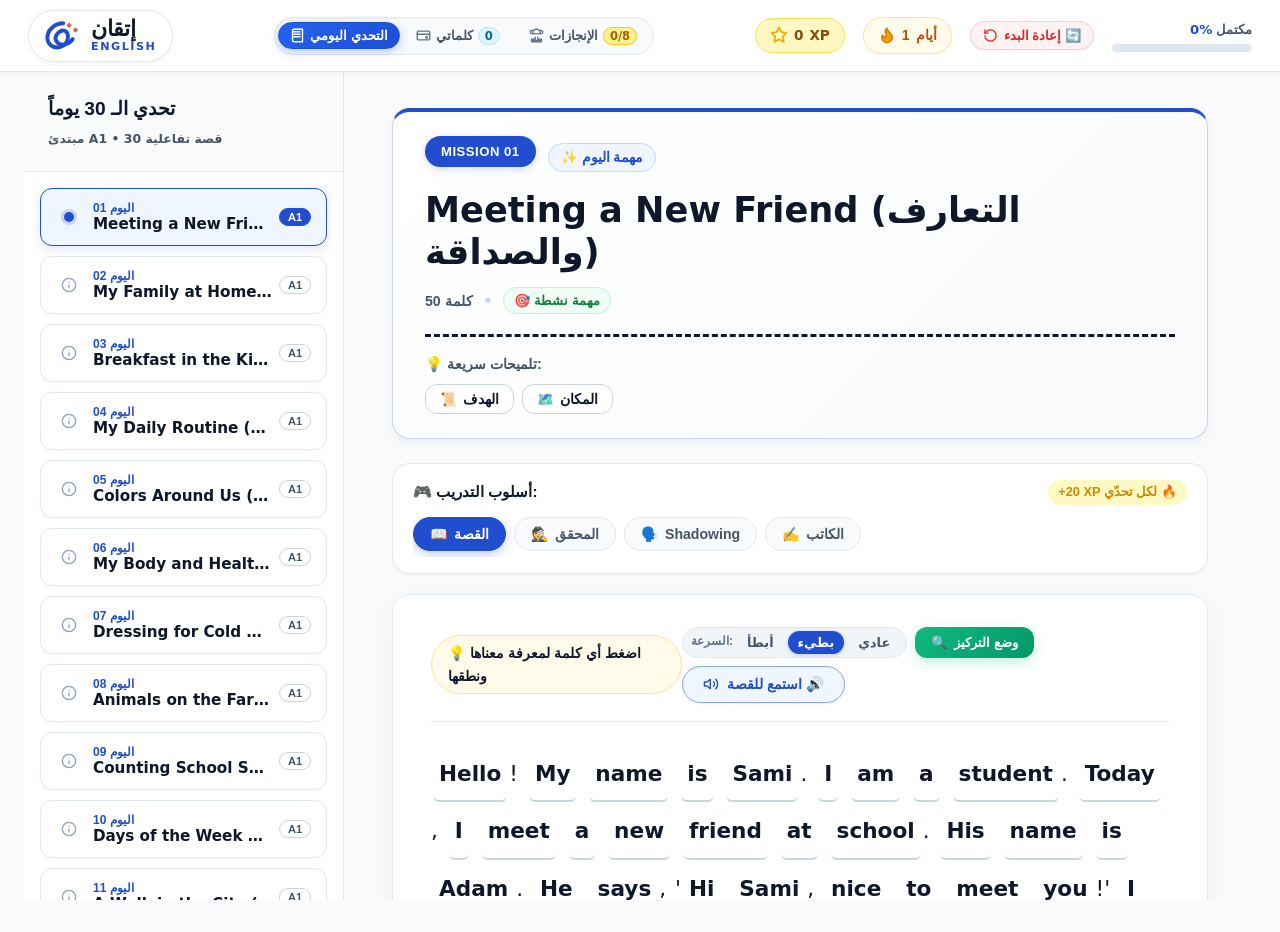
==== index.html @ a4fb9848 "Add files via upload" ====
<!DOCTYPE html>
<!-- saved from url=(0032)http://127.0.0.1:5500/index.html -->
<html lang="en"><head><meta http-equiv="Content-Type" content="text/html; charset=UTF-8">
  
  <meta name="viewport" content="width=device-width, initial-scale=1.0">
  <title>30-Day English Reading Challenge | إتقان English</title>
  <!-- Google Fonts: Official Itqan English Brand Fonts (Almarai & Plus Jakarta Sans) -->
  <link rel="preconnect" href="https://fonts.googleapis.com/">
  <link rel="preconnect" href="https://fonts.gstatic.com/" crossorigin="">
  <link href="./30-Day English Reading Challenge _ إتقان English_files/css2" rel="stylesheet">
  <link rel="stylesheet" href="./30-Day English Reading Challenge _ إتقان English_files/style.css">
</head>
<body>

  <!-- App Container -->
  <div class="app-container" id="app-root">
    
    <!-- Top Sticky Header -->
    <header class="main-header">
      <div class="header-content">
        <!-- Official Itqan English Logo -->
        <div class="logo-container" id="logo-home">
          <div class="itqan-brand-logo-box">
            <svg class="itqan-logo-mark" viewBox="0 0 48 48" width="38" height="38" fill="none" xmlns="http://www.w3.org/2000/svg">
              <!-- Stylized 'Q' / 'Ain' loop in Primary Blue (#214ecf) -->
              <path d="M 28 8 C 18 8, 8 16, 8 26 C 8 35, 16 40, 24 38 C 30 36.5, 34 31, 34 25 C 34 16, 26 14, 20 22 C 16 27.5, 20 35, 28 35 C 33 35, 38 31, 40 28" stroke="#214ecf" stroke-width="5" stroke-linecap="round" stroke-linejoin="round"></path>
              <!-- Two Terracotta Red Diamond Dots (#e06045) -->
              <rect x="33" y="8" width="5" height="5" rx="1" transform="rotate(45 35.5 10.5)" fill="#e06045"></rect>
              <rect x="41" y="14" width="5" height="5" rx="1" transform="rotate(45 43.5 16.5)" fill="#e06045"></rect>
            </svg>
            <div class="logo-text-group">
              <span class="logo-arabic">إتقان</span>
              <span class="logo-english">ENGLISH</span>
            </div>
          </div>
        </div>

        <!-- Navigation Tabs -->
        <nav class="header-nav">
          <button class="nav-btn active" id="tab-challenge">
            <svg xmlns="http://www.w3.org/2000/svg" width="18" height="18" viewBox="0 0 24 24" fill="none" stroke="currentColor" stroke-width="2" stroke-linecap="round" stroke-linejoin="round" class="icon"><path d="M4 19.5v-15A2.5 2.5 0 0 1 6.5 2H20v20H6.5a2.5 2.5 0 0 1-2.5-2.5Z"></path><path d="M6 6h10M6 10h10M6 14h10"></path></svg>
            <span>التحدي اليومي</span>
          </button>
          <button class="nav-btn" id="tab-wallet">
            <svg xmlns="http://www.w3.org/2000/svg" width="18" height="18" viewBox="0 0 24 24" fill="none" stroke="currentColor" stroke-width="2" stroke-linecap="round" stroke-linejoin="round" class="icon"><rect width="20" height="14" x="2" y="5" rx="2"></rect><line x1="2" x2="22" y1="10" y2="10"></line><path d="M16 14h2v2h-2z"></path></svg>
            <span>كلماتي</span>
            <span class="badge" id="wallet-count">0</span>
          </button>
          <button class="nav-btn" id="tab-achievements">
            <svg xmlns="http://www.w3.org/2000/svg" width="18" height="18" viewBox="0 0 24 24" fill="none" stroke="currentColor" stroke-width="2" stroke-linecap="round" stroke-linejoin="round" class="icon"><path d="M6 9H4.5a2.5 2.5 0 0 1 0-5H6"></path><path d="M18 9h1.5a2.5 2.5 0 0 0 0-5H18"></path><path d="M4 22h16"></path><path d="M10 14.66V17c0 .55-.45 1-1 1H4v2h16v-2h-5c-.55 0-1-.45-1-1v-2.34"></path><path d="M12 2a6 6 0 0 1 6 6v1H6V8a6 6 0 0 1 6-6z"></path></svg>
            <span>الإنجازات</span>
            <span class="badge badge-gold" id="badges-count">0/8</span>
          </button>
        </nav>

        <!-- Streak & Progress Summary -->
        <div class="header-stats">
          <div class="stat-item xp-badge" id="header-xp-badge" title="نقاط الخبرة XP">
            <svg xmlns="http://www.w3.org/2000/svg" width="18" height="18" viewBox="0 0 24 24" fill="none" stroke="#eab308" stroke-width="2.5" stroke-linecap="round" stroke-linejoin="round" class="icon icon-xp"><polygon points="12 2 15.09 8.26 22 9.27 17 14.14 18.18 21.02 12 17.77 5.82 21.02 7 14.14 2 9.27 8.91 8.26 12 2"></polygon></svg>
            <span id="header-xp-count">0</span> XP
          </div>
          <div class="stat-item streak-badge" title="سلسلة الأيام المتتالية">
            <svg xmlns="http://www.w3.org/2000/svg" width="18" height="18" viewBox="0 0 24 24" fill="none" stroke="currentColor" stroke-width="2" stroke-linecap="round" stroke-linejoin="round" class="icon icon-streak"><path d="M8.5 14.5A2.5 2.5 0 0 0 11 12c0-1.38-.5-2-1-3-1.072-2.143-.224-4.054 2-6 .5 2.5 2 4.9 4 6.5 2 1.6 3 3.5 3 5.5a7 7 0 1 1-14 0c0-1.153.433-2.294 1-3a2.5 2.5 0 0 0 2.5 2.5z"></path></svg>
            <span id="streak-count">1</span> أيام
          </div>
          <button class="reset-course-btn" id="reset-course-btn" title="إعادة بدء الدورة من البداية">
            <svg xmlns="http://www.w3.org/2000/svg" width="15" height="15" viewBox="0 0 24 24" fill="none" stroke="currentColor" stroke-width="2" stroke-linecap="round" stroke-linejoin="round" class="icon icon-reset"><path d="M3 12a9 9 0 1 0 9-9 9.75 9.75 0 0 0-6.74 2.74L3 8"></path><path d="M3 3v5h5"></path></svg>
            <span>إعادة البدء 🔄</span>
          </button>
          <div class="progress-ring-container">
            <div class="progress-text-compact">
              <span id="progress-percent">0%</span> مكتمل
            </div>
            <div class="progress-bar-mini">
              <div class="progress-bar-fill" id="header-progress-bar" style="width: 0%;"></div>
            </div>
          </div>
        </div>
      </div>
    </header>

    <!-- Main Workspace Container -->
    <main class="main-content-layout">
      
      <!-- Challenge Panel View (Reader & Sidebar) -->
      <div class="workspace-panel active" id="panel-challenge">
        <div class="challenge-layout">
          
          <!-- LEFT SIDEBAR: 30-Day Grid/List Navigation -->
          <aside class="days-sidebar">
            <div class="sidebar-header">
              <h2>تحدي الـ 30 يوماً</h2>
              <p class="sidebar-subtitle">مبتدئ A1 • 30 قصة تفاعلية</p>
            </div>
            <div class="days-list" id="days-navigation-container"><button class="day-nav-item active " id="sidebar-day-1">
      <div class="day-status-indicator">
        <div class="status-icon-active"></div>
      </div>
      <div class="day-item-meta">
        <div class="day-item-num">اليوم 01</div>
        <div class="day-item-title">Meeting a New Friend (التعارف والصداقة)</div>
      </div>
      <span class="day-level-tag">A1</span>
    </button><button class="day-nav-item  " id="sidebar-day-2">
      <div class="day-status-indicator">
        <svg xmlns="http://www.w3.org/2000/svg" width="16" height="16" viewBox="0 0 24 24" fill="none" stroke="currentColor" stroke-width="2" stroke-linecap="round" stroke-linejoin="round" class="status-icon-locked"><circle cx="12" cy="12" r="10"></circle><line x1="12" x2="12" y1="16" y2="12"></line><line x1="12" x2="12.01" y1="8" y2="8"></line></svg>
      </div>
      <div class="day-item-meta">
        <div class="day-item-num">اليوم 02</div>
        <div class="day-item-title">My Family at Home (عائلتي في المنزل)</div>
      </div>
      <span class="day-level-tag">A1</span>
    </button><button class="day-nav-item  " id="sidebar-day-3">
      <div class="day-status-indicator">
        <svg xmlns="http://www.w3.org/2000/svg" width="16" height="16" viewBox="0 0 24 24" fill="none" stroke="currentColor" stroke-width="2" stroke-linecap="round" stroke-linejoin="round" class="status-icon-locked"><circle cx="12" cy="12" r="10"></circle><line x1="12" x2="12" y1="16" y2="12"></line><line x1="12" x2="12.01" y1="8" y2="8"></line></svg>
      </div>
      <div class="day-item-meta">
        <div class="day-item-num">اليوم 03</div>
        <div class="day-item-title">Breakfast in the Kitchen (الفطور في المطبخ)</div>
      </div>
      <span class="day-level-tag">A1</span>
    </button><button class="day-nav-item  " id="sidebar-day-4">
      <div class="day-status-indicator">
        <svg xmlns="http://www.w3.org/2000/svg" width="16" height="16" viewBox="0 0 24 24" fill="none" stroke="currentColor" stroke-width="2" stroke-linecap="round" stroke-linejoin="round" class="status-icon-locked"><circle cx="12" cy="12" r="10"></circle><line x1="12" x2="12" y1="16" y2="12"></line><line x1="12" x2="12.01" y1="8" y2="8"></line></svg>
      </div>
      <div class="day-item-meta">
        <div class="day-item-num">اليوم 04</div>
        <div class="day-item-title">My Daily Routine (روتيني اليومي)</div>
      </div>
      <span class="day-level-tag">A1</span>
    </button><button class="day-nav-item  " id="sidebar-day-5">
      <div class="day-status-indicator">
        <svg xmlns="http://www.w3.org/2000/svg" width="16" height="16" viewBox="0 0 24 24" fill="none" stroke="currentColor" stroke-width="2" stroke-linecap="round" stroke-linejoin="round" class="status-icon-locked"><circle cx="12" cy="12" r="10"></circle><line x1="12" x2="12" y1="16" y2="12"></line><line x1="12" x2="12.01" y1="8" y2="8"></line></svg>
      </div>
      <div class="day-item-meta">
        <div class="day-item-num">اليوم 05</div>
        <div class="day-item-title">Colors Around Us (الألوان من حولنا)</div>
      </div>
      <span class="day-level-tag">A1</span>
    </button><button class="day-nav-item  " id="sidebar-day-6">
      <div class="day-status-indicator">
        <svg xmlns="http://www.w3.org/2000/svg" width="16" height="16" viewBox="0 0 24 24" fill="none" stroke="currentColor" stroke-width="2" stroke-linecap="round" stroke-linejoin="round" class="status-icon-locked"><circle cx="12" cy="12" r="10"></circle><line x1="12" x2="12" y1="16" y2="12"></line><line x1="12" x2="12.01" y1="8" y2="8"></line></svg>
      </div>
      <div class="day-item-meta">
        <div class="day-item-num">اليوم 06</div>
        <div class="day-item-title">My Body and Health (جسمي وصحتي)</div>
      </div>
      <span class="day-level-tag">A1</span>
    </button><button class="day-nav-item  " id="sidebar-day-7">
      <div class="day-status-indicator">
        <svg xmlns="http://www.w3.org/2000/svg" width="16" height="16" viewBox="0 0 24 24" fill="none" stroke="currentColor" stroke-width="2" stroke-linecap="round" stroke-linejoin="round" class="status-icon-locked"><circle cx="12" cy="12" r="10"></circle><line x1="12" x2="12" y1="16" y2="12"></line><line x1="12" x2="12.01" y1="8" y2="8"></line></svg>
      </div>
      <div class="day-item-meta">
        <div class="day-item-num">اليوم 07</div>
        <div class="day-item-title">Dressing for Cold Weather (الملابس الشتوية)</div>
      </div>
      <span class="day-level-tag">A1</span>
    </button><button class="day-nav-item  " id="sidebar-day-8">
      <div class="day-status-indicator">
        <svg xmlns="http://www.w3.org/2000/svg" width="16" height="16" viewBox="0 0 24 24" fill="none" stroke="currentColor" stroke-width="2" stroke-linecap="round" stroke-linejoin="round" class="status-icon-locked"><circle cx="12" cy="12" r="10"></circle><line x1="12" x2="12" y1="16" y2="12"></line><line x1="12" x2="12.01" y1="8" y2="8"></line></svg>
      </div>
      <div class="day-item-meta">
        <div class="day-item-num">اليوم 08</div>
        <div class="day-item-title">Animals on the Farm (الحيوانات في المزرعة)</div>
      </div>
      <span class="day-level-tag">A1</span>
    </button><button class="day-nav-item  " id="sidebar-day-9">
      <div class="day-status-indicator">
        <svg xmlns="http://www.w3.org/2000/svg" width="16" height="16" viewBox="0 0 24 24" fill="none" stroke="currentColor" stroke-width="2" stroke-linecap="round" stroke-linejoin="round" class="status-icon-locked"><circle cx="12" cy="12" r="10"></circle><line x1="12" x2="12" y1="16" y2="12"></line><line x1="12" x2="12.01" y1="8" y2="8"></line></svg>
      </div>
      <div class="day-item-meta">
        <div class="day-item-num">اليوم 09</div>
        <div class="day-item-title">Counting School Supplies (عد الأدوات المدرسية)</div>
      </div>
      <span class="day-level-tag">A1</span>
    </button><button class="day-nav-item  " id="sidebar-day-10">
      <div class="day-status-indicator">
        <svg xmlns="http://www.w3.org/2000/svg" width="16" height="16" viewBox="0 0 24 24" fill="none" stroke="currentColor" stroke-width="2" stroke-linecap="round" stroke-linejoin="round" class="status-icon-locked"><circle cx="12" cy="12" r="10"></circle><line x1="12" x2="12" y1="16" y2="12"></line><line x1="12" x2="12.01" y1="8" y2="8"></line></svg>
      </div>
      <div class="day-item-meta">
        <div class="day-item-num">اليوم 10</div>
        <div class="day-item-title">Days of the Week and Time (أيام الأسبوع والوقت)</div>
      </div>
      <span class="day-level-tag">A1</span>
    </button><button class="day-nav-item  " id="sidebar-day-11">
      <div class="day-status-indicator">
        <svg xmlns="http://www.w3.org/2000/svg" width="16" height="16" viewBox="0 0 24 24" fill="none" stroke="currentColor" stroke-width="2" stroke-linecap="round" stroke-linejoin="round" class="status-icon-locked"><circle cx="12" cy="12" r="10"></circle><line x1="12" x2="12" y1="16" y2="12"></line><line x1="12" x2="12.01" y1="8" y2="8"></line></svg>
      </div>
      <div class="day-item-meta">
        <div class="day-item-num">اليوم 11</div>
        <div class="day-item-title">A Walk in the City (جولة في المدينة)</div>
      </div>
      <span class="day-level-tag">A1</span>
    </button><button class="day-nav-item  " id="sidebar-day-12">
      <div class="day-status-indicator">
        <svg xmlns="http://www.w3.org/2000/svg" width="16" height="16" viewBox="0 0 24 24" fill="none" stroke="currentColor" stroke-width="2" stroke-linecap="round" stroke-linejoin="round" class="status-icon-locked"><circle cx="12" cy="12" r="10"></circle><line x1="12" x2="12" y1="16" y2="12"></line><line x1="12" x2="12.01" y1="8" y2="8"></line></svg>
      </div>
      <div class="day-item-meta">
        <div class="day-item-num">اليوم 12</div>
        <div class="day-item-title">Inside the Classroom (في الفصل الدراسي)</div>
      </div>
      <span class="day-level-tag">A1</span>
    </button><button class="day-nav-item  " id="sidebar-day-13">
      <div class="day-status-indicator">
        <svg xmlns="http://www.w3.org/2000/svg" width="16" height="16" viewBox="0 0 24 24" fill="none" stroke="currentColor" stroke-width="2" stroke-linecap="round" stroke-linejoin="round" class="status-icon-locked"><circle cx="12" cy="12" r="10"></circle><line x1="12" x2="12" y1="16" y2="12"></line><line x1="12" x2="12.01" y1="8" y2="8"></line></svg>
      </div>
      <div class="day-item-meta">
        <div class="day-item-num">اليوم 13</div>
        <div class="day-item-title">Travelling by Bus and Train (وسائل المواصلات)</div>
      </div>
      <span class="day-level-tag">A1</span>
    </button><button class="day-nav-item  " id="sidebar-day-14">
      <div class="day-status-indicator">
        <svg xmlns="http://www.w3.org/2000/svg" width="16" height="16" viewBox="0 0 24 24" fill="none" stroke="currentColor" stroke-width="2" stroke-linecap="round" stroke-linejoin="round" class="status-icon-locked"><circle cx="12" cy="12" r="10"></circle><line x1="12" x2="12" y1="16" y2="12"></line><line x1="12" x2="12.01" y1="8" y2="8"></line></svg>
      </div>
      <div class="day-item-meta">
        <div class="day-item-num">اليوم 14</div>
        <div class="day-item-title">Jobs and Careers (المهن والوظائف)</div>
      </div>
      <span class="day-level-tag">A1</span>
    </button><button class="day-nav-item  " id="sidebar-day-15">
      <div class="day-status-indicator">
        <svg xmlns="http://www.w3.org/2000/svg" width="16" height="16" viewBox="0 0 24 24" fill="none" stroke="currentColor" stroke-width="2" stroke-linecap="round" stroke-linejoin="round" class="status-icon-locked"><circle cx="12" cy="12" r="10"></circle><line x1="12" x2="12" y1="16" y2="12"></line><line x1="12" x2="12.01" y1="8" y2="8"></line></svg>
      </div>
      <div class="day-item-meta">
        <div class="day-item-num">اليوم 15</div>
        <div class="day-item-title">Fruits and Vegetables (الفواكه والخضروات)</div>
      </div>
      <span class="day-level-tag">A1</span>
    </button><button class="day-nav-item  " id="sidebar-day-16">
      <div class="day-status-indicator">
        <svg xmlns="http://www.w3.org/2000/svg" width="16" height="16" viewBox="0 0 24 24" fill="none" stroke="currentColor" stroke-width="2" stroke-linecap="round" stroke-linejoin="round" class="status-icon-locked"><circle cx="12" cy="12" r="10"></circle><line x1="12" x2="12" y1="16" y2="12"></line><line x1="12" x2="12.01" y1="8" y2="8"></line></svg>
      </div>
      <div class="day-item-meta">
        <div class="day-item-num">اليوم 16</div>
        <div class="day-item-title">Weather and Seasons (الطقس والفصول)</div>
      </div>
      <span class="day-level-tag">A1</span>
    </button><button class="day-nav-item  " id="sidebar-day-17">
      <div class="day-status-indicator">
        <svg xmlns="http://www.w3.org/2000/svg" width="16" height="16" viewBox="0 0 24 24" fill="none" stroke="currentColor" stroke-width="2" stroke-linecap="round" stroke-linejoin="round" class="status-icon-locked"><circle cx="12" cy="12" r="10"></circle><line x1="12" x2="12" y1="16" y2="12"></line><line x1="12" x2="12.01" y1="8" y2="8"></line></svg>
      </div>
      <div class="day-item-meta">
        <div class="day-item-num">اليوم 17</div>
        <div class="day-item-title">Shopping for Clothes (التسوق للملابس)</div>
      </div>
      <span class="day-level-tag">A1</span>
    </button><button class="day-nav-item  " id="sidebar-day-18">
      <div class="day-status-indicator">
        <svg xmlns="http://www.w3.org/2000/svg" width="16" height="16" viewBox="0 0 24 24" fill="none" stroke="currentColor" stroke-width="2" stroke-linecap="round" stroke-linejoin="round" class="status-icon-locked"><circle cx="12" cy="12" r="10"></circle><line x1="12" x2="12" y1="16" y2="12"></line><line x1="12" x2="12.01" y1="8" y2="8"></line></svg>
      </div>
      <div class="day-item-meta">
        <div class="day-item-num">اليوم 18</div>
        <div class="day-item-title">Inside My Bedroom (داخل غرفة نومي)</div>
      </div>
      <span class="day-level-tag">A1</span>
    </button><button class="day-nav-item  " id="sidebar-day-19">
      <div class="day-status-indicator">
        <svg xmlns="http://www.w3.org/2000/svg" width="16" height="16" viewBox="0 0 24 24" fill="none" stroke="currentColor" stroke-width="2" stroke-linecap="round" stroke-linejoin="round" class="status-icon-locked"><circle cx="12" cy="12" r="10"></circle><line x1="12" x2="12" y1="16" y2="12"></line><line x1="12" x2="12.01" y1="8" y2="8"></line></svg>
      </div>
      <div class="day-item-meta">
        <div class="day-item-num">اليوم 19</div>
        <div class="day-item-title">Sports and Exercise (الرياضة والتمارين)</div>
      </div>
      <span class="day-level-tag">A1</span>
    </button><button class="day-nav-item  " id="sidebar-day-20">
      <div class="day-status-indicator">
        <svg xmlns="http://www.w3.org/2000/svg" width="16" height="16" viewBox="0 0 24 24" fill="none" stroke="currentColor" stroke-width="2" stroke-linecap="round" stroke-linejoin="round" class="status-icon-locked"><circle cx="12" cy="12" r="10"></circle><line x1="12" x2="12" y1="16" y2="12"></line><line x1="12" x2="12.01" y1="8" y2="8"></line></svg>
      </div>
      <div class="day-item-meta">
        <div class="day-item-num">اليوم 20</div>
        <div class="day-item-title">Learning Opposites (تعلم الكلمات الضد)</div>
      </div>
      <span class="day-level-tag">A1</span>
    </button><button class="day-nav-item  " id="sidebar-day-21">
      <div class="day-status-indicator">
        <svg xmlns="http://www.w3.org/2000/svg" width="16" height="16" viewBox="0 0 24 24" fill="none" stroke="currentColor" stroke-width="2" stroke-linecap="round" stroke-linejoin="round" class="status-icon-locked"><circle cx="12" cy="12" r="10"></circle><line x1="12" x2="12" y1="16" y2="12"></line><line x1="12" x2="12.01" y1="8" y2="8"></line></svg>
      </div>
      <div class="day-item-meta">
        <div class="day-item-num">اليوم 21</div>
        <div class="day-item-title">A Trip to the Zoo (رحلة إلى حديقة الحيوان)</div>
      </div>
      <span class="day-level-tag">A1</span>
    </button><button class="day-nav-item  " id="sidebar-day-22">
      <div class="day-status-indicator">
        <svg xmlns="http://www.w3.org/2000/svg" width="16" height="16" viewBox="0 0 24 24" fill="none" stroke="currentColor" stroke-width="2" stroke-linecap="round" stroke-linejoin="round" class="status-icon-locked"><circle cx="12" cy="12" r="10"></circle><line x1="12" x2="12" y1="16" y2="12"></line><line x1="12" x2="12.01" y1="8" y2="8"></line></svg>
      </div>
      <div class="day-item-meta">
        <div class="day-item-num">اليوم 22</div>
        <div class="day-item-title">Feelings and Emotions (المشاعر والعواطف)</div>
      </div>
      <span class="day-level-tag">A1</span>
    </button><button class="day-nav-item  " id="sidebar-day-23">
      <div class="day-status-indicator">
        <svg xmlns="http://www.w3.org/2000/svg" width="16" height="16" viewBox="0 0 24 24" fill="none" stroke="currentColor" stroke-width="2" stroke-linecap="round" stroke-linejoin="round" class="status-icon-locked"><circle cx="12" cy="12" r="10"></circle><line x1="12" x2="12" y1="16" y2="12"></line><line x1="12" x2="12.01" y1="8" y2="8"></line></svg>
      </div>
      <div class="day-item-meta">
        <div class="day-item-num">اليوم 23</div>
        <div class="day-item-title">Where is My Pen? (حروف الجر والمواقع)</div>
      </div>
      <span class="day-level-tag">A1</span>
    </button><button class="day-nav-item  " id="sidebar-day-24">
      <div class="day-status-indicator">
        <svg xmlns="http://www.w3.org/2000/svg" width="16" height="16" viewBox="0 0 24 24" fill="none" stroke="currentColor" stroke-width="2" stroke-linecap="round" stroke-linejoin="round" class="status-icon-locked"><circle cx="12" cy="12" r="10"></circle><line x1="12" x2="12" y1="16" y2="12"></line><line x1="12" x2="12.01" y1="8" y2="8"></line></svg>
      </div>
      <div class="day-item-meta">
        <div class="day-item-num">اليوم 24</div>
        <div class="day-item-title">Cooking Dinner Together (طبخ العشاء معاً)</div>
      </div>
      <span class="day-level-tag">A1</span>
    </button><button class="day-nav-item  " id="sidebar-day-25">
      <div class="day-status-indicator">
        <svg xmlns="http://www.w3.org/2000/svg" width="16" height="16" viewBox="0 0 24 24" fill="none" stroke="currentColor" stroke-width="2" stroke-linecap="round" stroke-linejoin="round" class="status-icon-locked"><circle cx="12" cy="12" r="10"></circle><line x1="12" x2="12" y1="16" y2="12"></line><line x1="12" x2="12.01" y1="8" y2="8"></line></svg>
      </div>
      <div class="day-item-meta">
        <div class="day-item-num">اليوم 25</div>
        <div class="day-item-title">A Summer Day at the Beach (يوم في الشاطئ)</div>
      </div>
      <span class="day-level-tag">A1</span>
    </button><button class="day-nav-item  " id="sidebar-day-26">
      <div class="day-status-indicator">
        <svg xmlns="http://www.w3.org/2000/svg" width="16" height="16" viewBox="0 0 24 24" fill="none" stroke="currentColor" stroke-width="2" stroke-linecap="round" stroke-linejoin="round" class="status-icon-locked"><circle cx="12" cy="12" r="10"></circle><line x1="12" x2="12" y1="16" y2="12"></line><line x1="12" x2="12.01" y1="8" y2="8"></line></svg>
      </div>
      <div class="day-item-meta">
        <div class="day-item-num">اليوم 26</div>
        <div class="day-item-title">At the Airport (في المطار والسفر)</div>
      </div>
      <span class="day-level-tag">A1</span>
    </button><button class="day-nav-item  " id="sidebar-day-27">
      <div class="day-status-indicator">
        <svg xmlns="http://www.w3.org/2000/svg" width="16" height="16" viewBox="0 0 24 24" fill="none" stroke="currentColor" stroke-width="2" stroke-linecap="round" stroke-linejoin="round" class="status-icon-locked"><circle cx="12" cy="12" r="10"></circle><line x1="12" x2="12" y1="16" y2="12"></line><line x1="12" x2="12.01" y1="8" y2="8"></line></svg>
      </div>
      <div class="day-item-meta">
        <div class="day-item-num">اليوم 27</div>
        <div class="day-item-title">A Day at the Office (يوم في المكتب)</div>
      </div>
      <span class="day-level-tag">A1</span>
    </button><button class="day-nav-item  " id="sidebar-day-28">
      <div class="day-status-indicator">
        <svg xmlns="http://www.w3.org/2000/svg" width="16" height="16" viewBox="0 0 24 24" fill="none" stroke="currentColor" stroke-width="2" stroke-linecap="round" stroke-linejoin="round" class="status-icon-locked"><circle cx="12" cy="12" r="10"></circle><line x1="12" x2="12" y1="16" y2="12"></line><line x1="12" x2="12.01" y1="8" y2="8"></line></svg>
      </div>
      <div class="day-item-meta">
        <div class="day-item-num">اليوم 28</div>
        <div class="day-item-title">A Birthday Party (حفلة عيد الميلاد)</div>
      </div>
      <span class="day-level-tag">A1</span>
    </button><button class="day-nav-item  " id="sidebar-day-29">
      <div class="day-status-indicator">
        <svg xmlns="http://www.w3.org/2000/svg" width="16" height="16" viewBox="0 0 24 24" fill="none" stroke="currentColor" stroke-width="2" stroke-linecap="round" stroke-linejoin="round" class="status-icon-locked"><circle cx="12" cy="12" r="10"></circle><line x1="12" x2="12" y1="16" y2="12"></line><line x1="12" x2="12.01" y1="8" y2="8"></line></svg>
      </div>
      <div class="day-item-meta">
        <div class="day-item-num">اليوم 29</div>
        <div class="day-item-title">Cleanliness and Health (النظافة والصحة)</div>
      </div>
      <span class="day-level-tag">A1</span>
    </button><button class="day-nav-item  " id="sidebar-day-30">
      <div class="day-status-indicator">
        <svg xmlns="http://www.w3.org/2000/svg" width="16" height="16" viewBox="0 0 24 24" fill="none" stroke="currentColor" stroke-width="2" stroke-linecap="round" stroke-linejoin="round" class="status-icon-locked"><circle cx="12" cy="12" r="10"></circle><line x1="12" x2="12" y1="16" y2="12"></line><line x1="12" x2="12.01" y1="8" y2="8"></line></svg>
      </div>
      <div class="day-item-meta">
        <div class="day-item-num">اليوم 30</div>
        <div class="day-item-title">My English Future (مستقبلي في اللغة الإنجليزية)</div>
      </div>
      <span class="day-level-tag">A1</span>
    </button></div>
          </aside>

          <!-- RIGHT CONTENT: Story Reader, Word Lists, Quizzes -->
          <section class="reader-area">
            
            <!-- Reading Mission Hero & Clue Hub -->
            <div class="day-hero-card quest-mission-hero">
              <div class="mission-top-bar">
                <div class="day-meta-badge" id="active-day-badge">MISSION 01</div>
                <div class="quest-tag"><span class="quest-sparkle">✨</span> مهمة اليوم</div>
              </div>
              <h1 id="active-story-title">Meeting a New Friend (التعارف والصداقة)</h1>
              <div class="story-difficulty-level">
                <span id="word-count-badge">50 كلمة</span>
                <span class="bullet">•</span>
                <span class="mission-status-pill" id="mission-status-badge">🎯 مهمة نشطة</span>
              </div>

              <!-- Interactive Clues Hub (تلميحات الدرس) -->
              <div class="clues-hub-container">
                <div class="clues-hub-title">💡 تلميحات سريعة:</div>
                <div class="clues-buttons-group">
                  <button class="clue-chip-btn" id="clue-btn-hint" title="عرض هدف القصة">
                    <span class="clue-icon">📜</span>
                    <span>الهدف</span>
                  </button>
                  <button class="clue-chip-btn" id="clue-btn-map" title="عرض مكان الأحداث">
                    <span class="clue-icon">🗺️</span>
                    <span>المكان</span>
                  </button>
                </div>
                <div class="clue-display-box hidden" id="clue-display-box">
                  <span id="clue-display-text"></span>
                  <button class="clue-close-btn" id="clue-close-btn">×</button>
                </div>
              </div>
            </div>

            <!-- Gamified Interactive Reading Modes Navigation Bar -->
            <div class="quest-modes-wrapper">
              <div class="quest-modes-header">
                <span class="modes-title">🎮 أسلوب التدريب:</span>
                <span class="modes-xp-hint">+20 XP لكل تحدّي 🔥</span>
              </div>
              <div class="quest-modes-nav" id="quest-modes-nav">
                <button class="mode-chip-btn active" data-mode="reader" title="القصة الكاملة والقراءة التفاعلية">
                  <span class="mode-icon">📖</span>
                  <span>القصة</span>
                </button>
                <button class="mode-chip-btn" data-mode="detective" title="كشف الأدلة وحل الألغاز">
                  <span class="mode-icon">🕵️</span>
                  <span>المحقق</span>
                </button>
                <button class="mode-chip-btn" data-mode="shadowing" title="الترديد والمحاكاة الصوتية الفورية (Shadowing)">
                  <span class="mode-icon">🗣️</span>
                  <span>Shadowing</span>
                </button>
                <button class="mode-chip-btn" data-mode="linebyline" title="الكتابة التفاعلية والتدريب سطر بسطر">
                  <span class="mode-icon">✍️</span>
                  <span>الكاتب</span>
                </button>
              </div>
            </div>

            <!-- Game Mode Arena Dynamic Container -->
            <div class="game-mode-arena hidden" id="game-mode-arena">
              <!-- Dynamically populated per interactive mode -->
            </div>

            <!-- Standard Interactive Reader Board -->
            <div class="story-board-wrapper" id="story-board-block">
              <div class="reader-toolbar">
                <div class="reader-toolbar-start">
                  <span class="toolbar-tip">💡 اضغط أي كلمة لمعرفة معناها ونطقها</span>
                </div>
                <div style="display: flex; gap: 8px; align-items: center; flex-wrap: wrap;">
                  <!-- Audio Speed Controls (3 speeds: أبطأ, بطيء, عادي) -->
                  <div class="audio-speed-controls" id="audio-speed-controls">
                    <span class="speed-label">السرعة:</span>
                    <button class="audio-speed-chip" data-speed="0.7" title="قراءة متأنية أبطأ (0.7x)">أبطأ</button>
                    <button class="audio-speed-chip active" data-speed="0.85" title="قراءة هادئة وبطيئة (0.85x)">بطيء</button>
                    <button class="audio-speed-chip" data-speed="1.0" title="قراءة بالسرعة العادية الطبيعية (1.0x)">عادي</button>
                  </div>
                  <button class="action-btn-primary focus-trigger-btn" id="btn-focus-mode" title="وضع التركيز بملء الشاشة">
                    <span>🔍</span>
                    <span>وضع التركيز</span>
                  </button>
                  <button class="action-btn-secondary voice-btn" id="btn-listen" title="استمع إلى نطق القصة">
                    <svg xmlns="http://www.w3.org/2000/svg" width="16" height="16" viewBox="0 0 24 24" fill="none" stroke="currentColor" stroke-width="2" stroke-linecap="round" stroke-linejoin="round" class="icon"><path d="M11 5 6 9H2v6h4l5 4V5z"></path><path d="M15.54 8.46a5 5 0 0 1 0 7.07M19.07 4.93a10 10 0 0 1 0 14.14"></path></svg>
                    <span id="btn-listen-text">استمع للقصة 🔊</span>
                    <div class="inline-audio-wave hidden" id="listen-wave-anim">
                      <span></span><span></span><span></span>
                    </div>
                  </button>
                </div>
              </div>

              <!-- Audio Reading Progress Tracker -->
              <div class="story-audio-progress-track hidden" id="story-audio-progress-track">
                <div class="story-audio-progress-fill" id="story-audio-progress-fill" style="width: 0%;"></div>
              </div>

              <!-- Main Story Card -->
              <article class="story-container" id="story-text-view"><span class="story-word" data-word="hello" data-start="0" data-end="5">Hello</span>! <span class="story-word" data-word="my" data-start="7" data-end="9">My</span> <span class="story-word" data-word="name" data-start="10" data-end="14">name</span> <span class="story-word" data-word="is" data-start="15" data-end="17">is</span> <span class="story-word" data-word="sami" data-start="18" data-end="22">Sami</span>. <span class="story-word" data-word="i" data-start="24" data-end="25">I</span> <span class="story-word" data-word="am" data-start="26" data-end="28">am</span> <span class="story-word" data-word="a" data-start="29" data-end="30">a</span> <span class="story-word" data-word="student" data-start="31" data-end="38">student</span>. <span class="story-word" data-word="today" data-start="40" data-end="45">Today</span>, <span class="story-word" data-word="i" data-start="47" data-end="48">I</span> <span class="story-word" data-word="meet" data-start="49" data-end="53">meet</span> <span class="story-word" data-word="a" data-start="54" data-end="55">a</span> <span class="story-word" data-word="new" data-start="56" data-end="59">new</span> <span class="story-word" data-word="friend" data-start="60" data-end="66">friend</span> <span class="story-word" data-word="at" data-start="67" data-end="69">at</span> <span class="story-word" data-word="school" data-start="70" data-end="76">school</span>. <span class="story-word" data-word="his" data-start="78" data-end="81">His</span> <span class="story-word" data-word="name" data-start="82" data-end="86">name</span> <span class="story-word" data-word="is" data-start="87" data-end="89">is</span> <span class="story-word" data-word="adam" data-start="90" data-end="94">Adam</span>. <span class="story-word" data-word="he" data-start="96" data-end="98">He</span> <span class="story-word" data-word="says" data-start="99" data-end="103">says</span>, '<span class="story-word" data-word="hi" data-start="106" data-end="108">Hi</span> <span class="story-word" data-word="sami" data-start="109" data-end="113">Sami</span>, <span class="story-word" data-word="nice" data-start="115" data-end="119">nice</span> <span class="story-word" data-word="to" data-start="120" data-end="122">to</span> <span class="story-word" data-word="meet" data-start="123" data-end="127">meet</span> <span class="story-word" data-word="you" data-start="128" data-end="131">you</span>!' <span class="story-word" data-word="i" data-start="134" data-end="135">I</span> <span class="story-word" data-word="say" data-start="136" data-end="139">say</span>, '<span class="story-word" data-word="welcome" data-start="142" data-end="149">Welcome</span> <span class="story-word" data-word="to" data-start="150" data-end="152">to</span> <span class="story-word" data-word="our" data-start="153" data-end="156">our</span> <span class="story-word" data-word="class" data-start="157" data-end="162">class</span>!' <span class="story-word" data-word="we" data-start="165" data-end="167">We</span> <span class="story-word" data-word="are" data-start="168" data-end="171">are</span> <span class="story-word" data-word="very" data-start="172" data-end="176">very</span> <span class="story-word" data-word="happy" data-start="177" data-end="182">happy</span> <span class="story-word" data-word="to" data-start="183" data-end="185">to</span> <span class="story-word" data-word="be" data-start="186" data-end="188">be</span> <span class="story-word" data-word="friends" data-start="189" data-end="196">friends</span>. <span class="story-word" data-word="we" data-start="198" data-end="200">We</span> <span class="story-word" data-word="walk" data-start="201" data-end="205">walk</span> <span class="story-word" data-word="together" data-start="206" data-end="214">together</span> <span class="story-word" data-word="and" data-start="215" data-end="218">and</span> <span class="story-word" data-word="talk" data-start="219" data-end="223">talk</span> <span class="story-word" data-word="about" data-start="224" data-end="229">about</span> <span class="story-word" data-word="our" data-start="230" data-end="233">our</span> <span class="story-word" data-word="day" data-start="234" data-end="237">day</span>.</article>
            </div>

            <!-- Target Words Section -->
            <div class="section-card target-words-card">
              <div class="section-card-header">
                <div class="section-title-group">
                  <svg xmlns="http://www.w3.org/2000/svg" width="20" height="20" viewBox="0 0 24 24" fill="none" stroke="currentColor" stroke-width="2" stroke-linecap="round" stroke-linejoin="round" class="section-icon text-orange"><polygon points="12 2 15.09 8.26 22 9.27 17 14.14 18.18 21.02 12 17.77 5.82 21.02 7 14.14 2 9.27 8.91 8.26 12 2"></polygon></svg>
                  <h3>كلمات اليوم المستهدفة ⭐</h3>
                </div>
                <span class="helper-badge">مفردات أساسية</span>
              </div>
              <p class="section-desc">احفظ هذه الكلمات لترسيخها في ذاكرتك ومحفظتك.</p>
              <div class="target-words-grid" id="target-words-container"><div class="word-badge-card">
      <div class="word-info">
        <span class="word-eng-text">hello</span>
        <span class="word-arb-text">مرحباً</span>
      </div>
      <button class="save-word-badge-btn " data-word="hello" data-translation="مرحباً" title="حفظ إلى محفظة المفردات">
        <svg xmlns="http://www.w3.org/2000/svg" width="18" height="18" viewBox="0 0 24 24" fill="none" stroke="currentColor" stroke-width="2" stroke-linecap="round" stroke-linejoin="round" class="star-icon"><polygon points="12 2 15.09 8.26 22 9.27 17 14.14 18.18 21.02 12 17.77 5.82 21.02 7 14.14 2 9.27 8.91 8.26 12 2"></polygon></svg>
      </button>
    </div><div class="word-badge-card">
      <div class="word-info">
        <span class="word-eng-text">friend</span>
        <span class="word-arb-text">صديق</span>
      </div>
      <button class="save-word-badge-btn " data-word="friend" data-translation="صديق" title="حفظ إلى محفظة المفردات">
        <svg xmlns="http://www.w3.org/2000/svg" width="18" height="18" viewBox="0 0 24 24" fill="none" stroke="currentColor" stroke-width="2" stroke-linecap="round" stroke-linejoin="round" class="star-icon"><polygon points="12 2 15.09 8.26 22 9.27 17 14.14 18.18 21.02 12 17.77 5.82 21.02 7 14.14 2 9.27 8.91 8.26 12 2"></polygon></svg>
      </button>
    </div><div class="word-badge-card">
      <div class="word-info">
        <span class="word-eng-text">welcome</span>
        <span class="word-arb-text">أهلاً وسهلاً / مرحباً</span>
      </div>
      <button class="save-word-badge-btn " data-word="welcome" data-translation="أهلاً وسهلاً / مرحباً" title="حفظ إلى محفظة المفردات">
        <svg xmlns="http://www.w3.org/2000/svg" width="18" height="18" viewBox="0 0 24 24" fill="none" stroke="currentColor" stroke-width="2" stroke-linecap="round" stroke-linejoin="round" class="star-icon"><polygon points="12 2 15.09 8.26 22 9.27 17 14.14 18.18 21.02 12 17.77 5.82 21.02 7 14.14 2 9.27 8.91 8.26 12 2"></polygon></svg>
      </button>
    </div><div class="word-badge-card">
      <div class="word-info">
        <span class="word-eng-text">happy</span>
        <span class="word-arb-text">سعيد</span>
      </div>
      <button class="save-word-badge-btn " data-word="happy" data-translation="سعيد" title="حفظ إلى محفظة المفردات">
        <svg xmlns="http://www.w3.org/2000/svg" width="18" height="18" viewBox="0 0 24 24" fill="none" stroke="currentColor" stroke-width="2" stroke-linecap="round" stroke-linejoin="round" class="star-icon"><polygon points="12 2 15.09 8.26 22 9.27 17 14.14 18.18 21.02 12 17.77 5.82 21.02 7 14.14 2 9.27 8.91 8.26 12 2"></polygon></svg>
      </button>
    </div></div>
            </div>

            <!-- Interactive Quiz Section -->
            <div class="section-card quiz-card" id="quiz-section-block">
              <div class="section-card-header">
                <div class="section-title-group">
                  <svg xmlns="http://www.w3.org/2000/svg" width="20" height="20" viewBox="0 0 24 24" fill="none" stroke="currentColor" stroke-width="2" stroke-linecap="round" stroke-linejoin="round" class="section-icon text-blue"><path d="m9 12 2 2 4-4"></path><circle cx="12" cy="12" r="10"></circle></svg>
                  <h3>اختبار الفهم السريع 🎯</h3>
                </div>
                <span class="helper-badge text-blue">سريع ومباشر</span>
              </div>
              <p class="section-desc">أجب عن الأسئلة لتأكيد فهمك وكسب نقاط XP.</p>
              
              <div class="quiz-questions-wrapper" id="quiz-questions-container"><div class="quiz-question-item">
      <div class="quiz-q-header">
        <span class="quiz-q-badge">السؤال 1 من 3</span>
      </div>
      <p class="quiz-q-text">Where does Sami meet his new friend?</p>
      <div class="quiz-options-grid">
        
        <button class="quiz-option quiz-option-btn" data-qidx="0" data-optidx="0">
          <div class="option-content">
            <span class="option-prefix">A</span>
            <span class="option-text">At home</span>
          </div>
          <span class="option-status-icon"></span>
        </button>
      
        <button class="quiz-option quiz-option-btn" data-qidx="0" data-optidx="1">
          <div class="option-content">
            <span class="option-prefix">B</span>
            <span class="option-text">At school</span>
          </div>
          <span class="option-status-icon"></span>
        </button>
      
        <button class="quiz-option quiz-option-btn" data-qidx="0" data-optidx="2">
          <div class="option-content">
            <span class="option-prefix">C</span>
            <span class="option-text">At the park</span>
          </div>
          <span class="option-status-icon"></span>
        </button>
      
      </div>
    </div><div class="quiz-question-item">
      <div class="quiz-q-header">
        <span class="quiz-q-badge">السؤال 2 من 3</span>
      </div>
      <p class="quiz-q-text">What is the name of Sami's new friend?</p>
      <div class="quiz-options-grid">
        
        <button class="quiz-option quiz-option-btn" data-qidx="1" data-optidx="0">
          <div class="option-content">
            <span class="option-prefix">A</span>
            <span class="option-text">Adam</span>
          </div>
          <span class="option-status-icon"></span>
        </button>
      
        <button class="quiz-option quiz-option-btn" data-qidx="1" data-optidx="1">
          <div class="option-content">
            <span class="option-prefix">B</span>
            <span class="option-text">Ali</span>
          </div>
          <span class="option-status-icon"></span>
        </button>
      
        <button class="quiz-option quiz-option-btn" data-qidx="1" data-optidx="2">
          <div class="option-content">
            <span class="option-prefix">C</span>
            <span class="option-text">Omar</span>
          </div>
          <span class="option-status-icon"></span>
        </button>
      
      </div>
    </div><div class="quiz-question-item">
      <div class="quiz-q-header">
        <span class="quiz-q-badge">السؤال 3 من 3</span>
      </div>
      <p class="quiz-q-text">How do Sami and Adam feel about being friends?</p>
      <div class="quiz-options-grid">
        
        <button class="quiz-option quiz-option-btn" data-qidx="2" data-optidx="0">
          <div class="option-content">
            <span class="option-prefix">A</span>
            <span class="option-text">Very happy</span>
          </div>
          <span class="option-status-icon"></span>
        </button>
      
        <button class="quiz-option quiz-option-btn" data-qidx="2" data-optidx="1">
          <div class="option-content">
            <span class="option-prefix">B</span>
            <span class="option-text">Sad</span>
          </div>
          <span class="option-status-icon"></span>
        </button>
      
        <button class="quiz-option quiz-option-btn" data-qidx="2" data-optidx="2">
          <div class="option-content">
            <span class="option-prefix">C</span>
            <span class="option-text">Angry</span>
          </div>
          <span class="option-status-icon"></span>
        </button>
      
      </div>
    </div></div>
            </div>

            <!-- Progress / Completion Footer Actions -->
            <div class="reader-footer-actions">
              <button class="btn-primary" id="btn-complete-day">
                <svg xmlns="http://www.w3.org/2000/svg" width="20" height="20" viewBox="0 0 24 24" fill="none" stroke="currentColor" stroke-width="2" stroke-linecap="round" stroke-linejoin="round" class="btn-icon"><path d="M22 11.08V12a10 10 0 1 1-5.93-9.14"></path><polyline points="22 4 12 14.01 9 11.01"></polyline></svg>
                <span>إكمال المهمة (+100 XP) 🏆</span>
              </button>
              <button class="btn-success hidden" id="btn-next-day">
                <span>اليوم التالي 🚀</span>
                <svg xmlns="http://www.w3.org/2000/svg" width="20" height="20" viewBox="0 0 24 24" fill="none" stroke="currentColor" stroke-width="2" stroke-linecap="round" stroke-linejoin="round" class="btn-icon"><line x1="5" x2="19" y1="12" y2="12"></line><polyline points="12 5 19 12 12 19"></polyline></svg>
              </button>
            </div>

          </section>

        </div>
      </div>

      <!-- Vocabulary Wallet Panel View (Saved Words list) -->
      <div class="workspace-panel" id="panel-wallet">
        <div class="wallet-layout">
          <div class="wallet-header">
            <div class="wallet-title-block">
              <h1>محفظة الكلمات 📚</h1>
              <p>مستودع مفرداتك الذكية. راجع الكلمات واستمع لنطقها في أي وقت.</p>
            </div>
            <div class="wallet-stats">
              <div class="wallet-stat-card">
                <span class="label">الكلمات المحفوظة</span>
                <span class="value" id="wallet-total-count">0</span>
              </div>
              <button class="action-btn-danger" id="btn-clear-wallet">
                <svg xmlns="http://www.w3.org/2000/svg" width="16" height="16" viewBox="0 0 24 24" fill="none" stroke="currentColor" stroke-width="2" stroke-linecap="round" stroke-linejoin="round" class="icon"><path d="M3 6h18"></path><path d="M19 6v14c0 1-1 2-2 2H7c-1 0-2-1-2-2V6"></path><path d="M8 6V4c0-1 1-2 2-2h4c1 0 2 1 2 2v2"></path></svg>
                <span>مسح الكل 🗑️</span>
              </button>
            </div>
          </div>

          <!-- Empty Wallet State -->
          <div class="empty-wallet-state" id="empty-wallet-view">
            <div class="empty-icon-wrapper">
              <svg xmlns="http://www.w3.org/2000/svg" width="48" height="48" viewBox="0 0 24 24" fill="none" stroke="currentColor" stroke-width="1.5" stroke-linecap="round" stroke-linejoin="round"><path d="M4 19.5v-15A2.5 2.5 0 0 1 6.5 2H20v20H6.5a2.5 2.5 0 0 1-2.5-2.5Z"></path><path d="M6 6h10M6 10h10M6 14h10"></path></svg>
            </div>
            <h3>محفظتك فارغة!</h3>
            <p>اضغط على أي كلمة أثناء القراءة وأضفها للمحفظة بنقرة واحدة.</p>
            <button class="btn-primary" id="btn-wallet-go-reading">ابدأ القراءة 📖</button>
          </div>

          <!-- Wallet Grid View -->
          <div class="wallet-container hidden" id="wallet-items-grid-view">
            <div class="wallet-search-bar">
              <div class="search-input-wrapper">
                <svg xmlns="http://www.w3.org/2000/svg" width="18" height="18" viewBox="0 0 24 24" fill="none" stroke="currentColor" stroke-width="2" stroke-linecap="round" stroke-linejoin="round" class="search-icon"><circle cx="11" cy="11" r="8"></circle><path d="m21 21-4.3-4.3"></path></svg>
                <input type="text" id="wallet-search" placeholder="ابحث في كلماتك...">
              </div>
              <div class="filter-controls">
                <button class="filter-chip active" data-filter="all">الكل</button>
                <button class="filter-chip" data-filter="saved">محفوظاتي</button>
                <button class="filter-chip" data-filter="target">كلمات مستهدفة</button>
              </div>
            </div>

            <!-- Saved Words List -->
            <div class="saved-words-list-grid" id="saved-words-container">
              <!-- Populated dynamically via script.js -->
            </div>
          </div>
        </div>
      </div>

      <!-- Achievements & Gamification Workspace Panel -->
      <div class="workspace-panel" id="panel-achievements">
        <div class="achievements-layout">
          
          <!-- Level Hero Card -->
          <div class="level-hero-card">
            <div class="level-hero-content">
              <div class="level-avatar" id="achieve-avatar">🌱</div>
              <div class="level-info">
                <div class="level-badge-tag" id="achieve-level-tag">المستوى 1</div>
                <h1 id="achieve-level-title">مبتدئ القراءة</h1>
                <p id="achieve-level-sub">اقرأ وتحدَّ نفسك يومياً لرفع مستواك وفتح الأوسمة!</p>
                <div class="xp-progress-block">
                  <div class="xp-labels">
                    <span>المستوى التالي:</span>
                    <span id="achieve-xp-ratio">0 / 100 XP</span>
                  </div>
                  <div class="xp-bar-outer">
                    <div class="xp-bar-fill" id="achieve-xp-fill" style="width: 0%;"></div>
                  </div>
                </div>
              </div>
            </div>
          </div>

          <!-- Summary Stats Grid -->
          <div class="achieve-stats-grid">
            <div class="achieve-stat-card">
              <div class="stat-icon-box yellow">⭐</div>
              <div class="stat-val-group">
                <span class="stat-num" id="achieve-stat-xp">0</span>
                <span class="stat-lbl">نقاط XP</span>
              </div>
            </div>
            <div class="achieve-stat-card">
              <div class="stat-icon-box orange">🔥</div>
              <div class="stat-val-group">
                <span class="stat-num" id="achieve-stat-streak">0</span>
                <span class="stat-lbl">سلسلة الأيام 🔥</span>
              </div>
            </div>
            <div class="achieve-stat-card">
              <div class="stat-icon-box blue">📚</div>
              <div class="stat-val-group">
                <span class="stat-num" id="achieve-stat-words">0</span>
                <span class="stat-lbl">الكلمات 📚</span>
              </div>
            </div>
            <div class="achieve-stat-card">
              <div class="stat-icon-box green">🏆</div>
              <div class="stat-val-group">
                <span class="stat-num" id="achieve-stat-days">0/30</span>
                <span class="stat-lbl">التقدم 🏆</span>
              </div>
            </div>
          </div>

          <!-- Badges Section Header -->
          <div class="badges-section-header">
            <h2>أوسمة الإنجاز 🏅</h2>
            <p>أنجز التحديات اليومية واجمع كافة الأوسمة!</p>
          </div>

          <!-- Badges Grid -->
          <div class="badges-grid" id="badges-container">
            <!-- Dynamically populated badges -->
          </div>

        </div>
      </div>

    </main>

    <!-- Floating Toast Notifications Container -->
    <div class="toast-notifications-container" id="toast-container"></div>

    <!-- Interactive Pop-up Dictionary Tooltip (Absolute overlay positioned by script.js) -->
    <div class="dict-tooltip hidden" id="dict-tooltip">
      <div class="tooltip-arrow"></div>
      <div class="tooltip-body">
        <div class="tooltip-header">
          <span class="tooltip-word" id="tooltip-eng">wakes up</span>
          <button class="tooltip-audio-btn" id="tooltip-audio" title="نطق الكلمة">
            <svg xmlns="http://www.w3.org/2000/svg" width="14" height="14" viewBox="0 0 24 24" fill="none" stroke="currentColor" stroke-width="2.5" stroke-linecap="round" stroke-linejoin="round"><path d="M11 5 6 9H2v6h4l5 4V5z"></path><path d="M15.54 8.46a5 5 0 0 1 0 7.07"></path></svg>
          </button>
        </div>
        <div class="tooltip-translation-block">
          <div class="tooltip-translation-meta">
            <span class="translation-label">المعنى:</span>
            <span class="tooltip-pos-tag" id="tooltip-pos">noun / اسم</span>
          </div>
          <span class="tooltip-arabic" id="tooltip-arb">يستيقظ</span>
        </div>
        <div class="tooltip-footer">
          <button class="tooltip-btn-save" id="tooltip-save-btn">
            <svg xmlns="http://www.w3.org/2000/svg" width="14" height="14" viewBox="0 0 24 24" fill="none" stroke="currentColor" stroke-width="2.5" stroke-linecap="round" stroke-linejoin="round" class="star-icon"><polygon points="12 2 15.09 8.26 22 9.27 17 14.14 18.18 21.02 12 17.77 5.82 21.02 7 14.14 2 9.27 8.91 8.26 12 2"></polygon></svg>
            <span id="tooltip-save-text">حفظ بالمحفظة ⭐</span>
          </button>
          <button class="tooltip-btn-close" id="tooltip-close-btn">إغلاق</button>
        </div>
      </div>
    </div>

    <!-- Celebration/Milestone Overlay Modal -->
    <div class="celebration-overlay hidden" id="celebration-modal">
      <canvas id="confetti-canvas" class="confetti-canvas"></canvas>
      <div class="celebration-card">
        <div class="sparkle-layer">✨</div>
        <div class="celebration-icon-wrapper">
          <svg xmlns="http://www.w3.org/2000/svg" width="48" height="48" viewBox="0 0 24 24" fill="none" stroke="currentColor" stroke-width="2" stroke-linecap="round" stroke-linejoin="round" class="trophy-icon"><path d="M6 9H4.5a2.5 2.5 0 0 1 0-5H6"></path><path d="M18 9h1.5a2.5 2.5 0 0 0 0-5H18"></path><path d="M4 22h16"></path><path d="M10 14.66V17c0 .55-.45 1-1 1H4v2h16v-2h-5c-.55 0-1-.45-1-1v-2.34"></path><path d="M12 2a6 6 0 0 1 6 6v1H6V8a6 6 0 0 1 6-6z"></path></svg>
        </div>
        <h2 id="celebration-title">أحسنت! أتممت مهمة اليوم بنجاح 🎉</h2>
        <p id="celebration-message">إنجاز رائع! فتحت اليوم التالي وأضفت كلمات جديدة إلى رصيدك.</p>

        <!-- Gamified Rewards Banner inside modal -->
        <div class="modal-rewards-row" id="modal-rewards-row">
          <div class="reward-pill xp-pill">+100 XP ⭐</div>
          <div class="reward-pill streak-pill">+1 يوم 🔥</div>
        </div>

        <div class="celebration-stats">
          <div class="stat-bubble">
            <span class="num" id="stat-completed-days">1/30</span>
            <span class="lbl">أيام مكتملة</span>
          </div>
          <div class="stat-bubble">
            <span class="num" id="stat-streak-days">1</span>
            <span class="lbl">أيام متتالية</span>
          </div>
        </div>
        <button class="btn-primary" id="btn-celebration-continue">متابعة التحدي 🚀</button>
      </div>
    </div>

    <!-- Reset Confirmation Modal -->
    <div class="celebration-overlay hidden" id="reset-confirm-modal">
      <div class="celebration-card reset-card">
        <div class="celebration-icon-wrapper reset-icon-wrapper">
          <svg xmlns="http://www.w3.org/2000/svg" width="42" height="42" viewBox="0 0 24 24" fill="none" stroke="currentColor" stroke-width="2" stroke-linecap="round" stroke-linejoin="round" class="icon-warning"><path d="m21.73 18-8-14a2 2 0 0 0-3.48 0l-8 14A2 2 0 0 0 4 21h16a2 2 0 0 0 1.73-3Z"></path><line x1="12" y1="9" x2="12" y2="13"></line><line x1="12" y1="17" x2="12.01" y2="17"></line></svg>
        </div>
        <h2 id="reset-modal-title">إعادة بدء الدورة</h2>
        <p id="reset-modal-desc">هل تود إعادة البدء من اليوم الأول؟<br>سيتم تصفير التقدم ونقاط XP والبدء من جديد.</p>
        <div class="reset-modal-actions">
          <button class="btn-danger" id="btn-confirm-reset">نعم، أعد البدء 🔄</button>
          <button class="btn-secondary" id="btn-cancel-reset">إلغاء</button>
        </div>
      </div>
    </div>

    <!-- Distraction-Free Focus Mode Overlay -->
    <div class="focus-overlay hidden" id="focus-mode-overlay">
      <div class="focus-container theme-sepia" id="focus-container">
        
        <!-- Top Control Header Bar -->
        <header class="focus-header">
          <div class="focus-title-group">
            <span class="focus-day-tag" id="focus-day-tag">DAY 01</span>
            <h2 class="focus-story-title" id="focus-story-title">Ben's Morning</h2>
          </div>

          <div class="focus-actions-bar">
            <!-- Themes: Sepia, Dark, Light, Detective -->
            <div class="focus-control-group" title="المظهر">
              <span class="ctrl-label">المظهر:</span>
              <button class="focus-chip active" data-focus-theme="sepia">☀️ دافئ</button>
              <button class="focus-chip" data-focus-theme="dark">🌙 داكن</button>
              <button class="focus-chip" data-focus-theme="light">📄 أبيض</button>
              <button class="focus-chip" data-focus-theme="detective">🕵️ المحقق</button>
            </div>

            <!-- Font Sizes -->
            <div class="focus-control-group" title="حجم الخط">
              <span class="ctrl-label">الحجم:</span>
              <button class="focus-chip" data-focus-size="small">A-</button>
              <button class="focus-chip active" data-focus-size="medium">A</button>
              <button class="focus-chip" data-focus-size="large">A+</button>
            </div>

            <!-- Unified Close Focus Mode & Exit Fullscreen Button -->
            <button class="focus-close-btn" id="focus-close-btn" title="إغلاق وضع التركيز والعودة للرئيسية (Esc)">
              <span>✕ إغلاق وضع التركيز</span>
            </button>
          </div>
        </header>

        <!-- Focus Content Body Scrollable Area -->
        <main class="focus-body">
          
          <!-- Story Target Goals Summary Bar -->
          <div class="focus-goals-card">
            <div class="focus-goals-header">
              <div class="goals-title">
                <span class="goals-icon">🎯</span>
                <span>كلمات اليوم المستهدفة</span>
              </div>
              <div class="goals-count" id="focus-words-count-badge">0 كلمات</div>
            </div>
            
            <!-- Target Words Chips in Focus Mode -->
            <div class="focus-target-words-grid" id="focus-target-words-grid">
              <!-- Populated dynamically -->
            </div>
          </div>

          <!-- Audio Player Toolbar inside Focus Mode -->
          <div class="focus-audio-bar">
            <button class="focus-audio-play-btn" id="focus-audio-play">
              <span class="play-icon">🗣️</span>
              <span id="focus-audio-play-text">الاستماع الصوتي للقصة 🔊</span>
            </button>
            
            <div class="focus-speed-group">
              <span class="speed-lbl">السرعة:</span>
              <button class="focus-speed-chip" data-focus-speed="0.7" title="قراءة متأنية أبطأ (0.7x)">أبطأ</button>
              <button class="focus-speed-chip active" data-focus-speed="0.85" title="قراءة هادئة وبطيئة (0.85x)">بطيء</button>
              <button class="focus-speed-chip" data-focus-speed="1.0" title="قراءة بالسرعة العادية الطبيعية (1.0x)">عادي</button>
            </div>

            <div class="focus-wave-anim" id="focus-wave-anim">
              <div class="bar"></div>
              <div class="bar"></div>
              <div class="bar"></div>
              <div class="bar"></div>
            </div>
          </div>

          <!-- Main Distraction-Free Story Text Card -->
          <article class="focus-story-box text-medium" id="focus-story-box">
            <!-- Story text with prepareStoryWordsHtml dynamically inserted -->
          </article>

          <!-- Bottom Tip Footer -->
          <footer class="focus-footer">
            💡 اضغط أي كلمة لمعرفة معناها وحفظها بمحفظتك.
          </footer>
        </main>

      </div>
    </div>

  </div>

  <script src="./30-Day English Reading Challenge _ إتقان English_files/curriculum.js.download"></script>
  <script src="./30-Day English Reading Challenge _ إتقان English_files/story_translations.js.download"></script>
  <script src="./30-Day English Reading Challenge _ إتقان English_files/script.js.download"></script>
<!-- Code injected by live-server -->
<script>
	// <![CDATA[  <-- For SVG support
	if ('WebSocket' in window) {
		(function () {
			function refreshCSS() {
				var sheets = [].slice.call(document.getElementsByTagName("link"));
				var head = document.getElementsByTagName("head")[0];
				for (var i = 0; i < sheets.length; ++i) {
					var elem = sheets[i];
					var parent = elem.parentElement || head;
					parent.removeChild(elem);
					var rel = elem.rel;
					if (elem.href && typeof rel != "string" || rel.length == 0 || rel.toLowerCase() == "stylesheet") {
						var url = elem.href.replace(/(&|\?)_cacheOverride=\d+/, '');
						elem.href = url + (url.indexOf('?') >= 0 ? '&' : '?') + '_cacheOverride=' + (new Date().valueOf());
					}
					parent.appendChild(elem);
				}
			}
			var protocol = window.location.protocol === 'http:' ? 'ws://' : 'wss://';
			var address = protocol + window.location.host + window.location.pathname + '/ws';
			var socket = new WebSocket(address);
			socket.onmessage = function (msg) {
				if (msg.data == 'reload') window.location.reload();
				else if (msg.data == 'refreshcss') refreshCSS();
			};
			if (sessionStorage && !sessionStorage.getItem('IsThisFirstTime_Log_From_LiveServer')) {
				console.log('Live reload enabled.');
				sessionStorage.setItem('IsThisFirstTime_Log_From_LiveServer', true);
			}
		})();
	}
	else {
		console.error('Upgrade your browser. This Browser is NOT supported WebSocket for Live-Reloading.');
	}
	// ]]>
</script>


</body></html>
---- 30-Day English Reading Challenge _ إتقان English_files/style.css ----
/* ==========================================================================
   Itqan English - Clean Modern Educational Application Stylesheet
   BRAND COLORS:
   - Royal Blue: #214ecf (Primary Brand Accent)
   - Soft Sky Blue: #84a5f2 (Secondary Badge & Level Tag Accent)
   - Warm Gold / Mustard: #ea9835 (Primary Action & Highlight Accent)
   - Soft Peach / Cream: #fcded6 (Delicate Tint Canvas Background)
   - Terracotta Red: #e06045 (Emphasis & Vocabulary Accent)
   - Deep Slate Ink: #0f172a (Primary High-Contrast Text)
   TYPOGRAPHY:
   - Arabic Font: Almarai (Headings & Body Arabic)
   - English Font: Plus Jakarta Sans (Headings & Body English)
   ========================================================================== */

:root {
  /* Clean Simple Educational Brand Palette */
  --rh-bg: #f8fafc;               /* Very Clean Light Slate Canvas */
  --rh-bg-card: #ffffff;          /* Crisp White Card Surface */
  --rh-ink: #0f172a;              /* Deep Slate Text */
  --rh-ink-soft: #475569;         /* Muted Slate Text */
  
  /* Brand Accent Colors */
  --rh-yellow: #ea9835;           /* Warm Gold / Mustard */
  --rh-yellow-hover: #d88726;
  --rh-blue: #214ecf;             /* Primary Royal Blue */
  --rh-blue-hover: #1d4ed8;
  --rh-blue-light: #84a5f2;       /* Soft Sky Blue */
  --rh-peach: #fcded6;            /* Peach / Cream */
  --rh-red: #e06045;              /* Terracotta Red Accent */
  --rh-red-hover: #c94f36;
  --rh-green: #10b981;            /* Mint Green Success */
  --rh-green-light: #ecfdf5;
  --rh-orange: #ea9835;           /* Gold Orange */
  
  /* Typography Guidelines */
  --font-display: 'Almarai', 'Plus Jakarta Sans', sans-serif;
  --font-body: 'Plus Jakarta Sans', 'Almarai', system-ui, sans-serif;
  --font-arabic: 'Almarai', sans-serif;
  
  /* Modern Clean Borders & Soft Shadows */
  --rh-border: 1px solid #e2e8f0;
  --rh-border-thick: 2px solid #214ecf;
  --rh-shadow-sm: 0 1px 3px rgba(15, 23, 42, 0.05);
  --rh-shadow-md: 0 4px 12px rgba(15, 23, 42, 0.05);
  --rh-shadow-lg: 0 10px 25px rgba(15, 23, 42, 0.06);
  --rh-shadow-xl: 0 20px 30px rgba(15, 23, 42, 0.08);
  
  /* Clean Corner Radii */
  --radius-sm: 8px;
  --radius-md: 12px;
  --radius-lg: 18px;
  --radius-pill: 9999px;
  
  /* Layout Constraints */
  --header-height: 72px;
  --sidebar-width: 320px;
  --transition-bouncy: all 0.2s cubic-bezier(0.16, 1, 0.3, 1);
}

/* Base Reset & Simple Educational Canvas Setup */
*, *::before, *::after {
  box-sizing: border-box;
  margin: 0;
  padding: 0;
}

html {
  font-size: 16px;
  scroll-behavior: smooth;
  -webkit-font-smoothing: antialiased;
}

body {
  font-family: var(--font-body);
  background-color: var(--rh-bg);
  color: var(--rh-ink);
  line-height: 1.6;
  overflow-x: hidden;
}

/* Custom Clean Scrollbar */
::-webkit-scrollbar {
  width: 8px;
  height: 8px;
}
::-webkit-scrollbar-track {
  background: var(--rh-bg);
}
::-webkit-scrollbar-thumb {
  background: #cbd5e1;
  border-radius: var(--radius-pill);
}
::-webkit-scrollbar-thumb:hover {
  background: var(--rh-blue);
}

/* App Master Container */
.app-container {
  display: flex;
  flex-direction: column;
  min-height: 100vh;
}

/* ==========================================================================
   Header Styles: Official Itqan English Top Navigation
   ========================================================================== */
.main-header {
  height: var(--header-height);
  background-color: #ffffff;
  border-bottom: 1px solid #e2e8f0;
  position: sticky;
  top: 0;
  z-index: 50;
  box-shadow: 0 2px 12px rgba(15, 23, 42, 0.04);
  scrollbar-width: thin;
  scrollbar-color: #cbd5e1 transparent;
}

.main-header::-webkit-scrollbar {
  height: 4px;
}

.main-header::-webkit-scrollbar-track {
  background: transparent;
}

.main-header::-webkit-scrollbar-thumb {
  background: #cbd5e1;
  border-radius: 10px;
}

.main-header::-webkit-scrollbar-thumb:hover {
  background: #94a3b8;
}

.header-content {
  max-width: 1440px;
  margin: 0 auto;
  height: 100%;
  display: flex;
  align-items: center;
  justify-content: space-between;
  padding: 0 28px;
}

/* Official Itqan Brand Logo Box */
.logo-container {
  cursor: pointer;
  display: flex;
  align-items: center;
}

.itqan-brand-logo-box {
  display: flex;
  align-items: center;
  gap: 12px;
  background: #ffffff;
  padding: 6px 16px 6px 12px;
  border: 1.5px solid #e2e8f0;
  border-radius: var(--radius-pill);
  box-shadow: 0 2px 8px rgba(33, 78, 207, 0.06);
  transition: var(--transition-bouncy);
}

.itqan-brand-logo-box:hover {
  transform: translateY(-1px);
  border-color: var(--rh-blue);
  box-shadow: 0 4px 14px rgba(33, 78, 207, 0.12);
}

.itqan-logo-mark {
  flex-shrink: 0;
}

.logo-text-group {
  display: flex;
  flex-direction: column;
  line-height: 1.1;
}

.logo-arabic {
  font-family: var(--font-arabic);
  font-weight: 800;
  font-size: 1.35rem;
  color: var(--rh-ink);
  letter-spacing: -0.3px;
}

.logo-english {
  font-family: var(--font-body);
  font-weight: 800;
  font-size: 0.7rem;
  color: var(--rh-blue);
  letter-spacing: 1.5px;
}

/* Header Navigation Tabs */
.header-nav {
  display: flex;
  align-items: center;
  gap: 4px;
  background: #f8fafc;
  padding: 3px;
  border-radius: 9999px;
  border: 1px solid #e2e8f0;
  box-shadow: inset 0 1px 2px rgba(0, 0, 0, 0.03);
}

.nav-btn {
  display: flex;
  align-items: center;
  gap: 5px;
  padding: 5px 11px;
  border-radius: 9999px;
  border: 1px solid transparent;
  background: transparent;
  color: #475569;
  font-family: var(--font-arabic);
  font-weight: 700;
  font-size: 0.82rem;
  cursor: pointer;
  transition: all 0.2s cubic-bezier(0.34, 1.56, 0.64, 1);
  user-select: none;
}

.nav-btn .icon {
  width: 15px;
  height: 15px;
  stroke: #64748b;
  stroke-width: 2.2;
  transition: stroke 0.2s ease, transform 0.2s ease;
}

.nav-btn:hover {
  color: #1e293b;
  background: #ffffff;
  border-color: #cbd5e1;
  box-shadow: 0 2px 6px rgba(0, 0, 0, 0.04);
}

.nav-btn:hover .icon {
  stroke: var(--rh-blue);
  transform: scale(1.08);
}

.nav-btn.active {
  background: linear-gradient(135deg, #2563eb, #1d4ed8);
  color: #ffffff;
  border-color: #1d4ed8;
  box-shadow: 0 3px 10px rgba(37, 99, 235, 0.3);
}

.nav-btn.active .icon {
  stroke: #ffffff;
}

.nav-btn .badge {
  background: #e0f2fe;
  color: #0369a1;
  font-family: var(--font-body);
  font-weight: 800;
  font-size: 0.72rem;
  padding: 1px 6px;
  border-radius: 9999px;
  border: 1px solid #bae6fd;
  margin-right: 1px;
  transition: all 0.2s ease;
}

.nav-btn .badge-gold {
  background: #fef3c7;
  color: #b45309;
  border-color: #fde047;
}

.nav-btn.active .badge {
  background: rgba(255, 255, 255, 0.22);
  color: #ffffff;
  border-color: rgba(255, 255, 255, 0.35);
  backdrop-filter: blur(4px);
}

/* Specific button customizations */
#tab-focus-mode {
  background: rgba(241, 245, 249, 0.7);
  border: 1px solid #cbd5e1;
}

#tab-focus-mode:hover {
  background: #eff6ff;
  border-color: #93c5fd;
  color: #1d4ed8;
}

/* Header Stats (Streak & Progress) */
.header-stats {
  display: flex;
  align-items: center;
  gap: 18px;
}

.streak-badge {
  display: flex;
  align-items: center;
  gap: 6px;
  background: #fffbeb;
  border: 1.5px solid #fde68a;
  color: #b45309;
  font-family: var(--font-arabic);
  font-weight: 800;
  font-size: 0.88rem;
  padding: 6px 14px;
  border-radius: var(--radius-pill);
  box-shadow: var(--rh-shadow-sm);
}

.icon-streak {
  stroke: #d97706;
  fill: #f59e0b;
  stroke-width: 2;
}

.reset-course-btn {
  display: inline-flex;
  align-items: center;
  gap: 6px;
  background: #fef2f2;
  border: 1.5px solid #fecaca;
  color: #dc2626;
  font-family: var(--font-arabic);
  font-weight: 700;
  font-size: 0.82rem;
  padding: 6px 12px;
  border-radius: var(--radius-pill);
  box-shadow: var(--rh-shadow-sm);
  cursor: pointer;
  transition: all 0.2s ease;
  white-space: nowrap;
}

.reset-course-btn:hover {
  background: #fee2e2;
  border-color: #fca5a5;
  color: #b91c1c;
  transform: translateY(-1px);
  box-shadow: 0 4px 12px rgba(220, 38, 38, 0.15);
}

.reset-course-btn:active {
  transform: translateY(0);
}

.reset-course-btn .icon-reset {
  stroke: #dc2626;
  transition: transform 0.3s ease;
}

.reset-course-btn:hover .icon-reset {
  transform: rotate(-180deg);
}

.progress-ring-container {
  display: flex;
  flex-direction: column;
  gap: 4px;
  align-items: flex-end;
  min-width: 140px;
}

.progress-text-compact {
  font-size: 0.82rem;
  font-weight: 700;
  color: var(--rh-ink-soft);
  font-family: var(--font-arabic);
}

.progress-text-compact span {
  color: var(--rh-blue);
  font-family: var(--font-body);
  font-weight: 800;
}

.progress-bar-mini {
  width: 100%;
  height: 8px;
  background-color: #e2e8f0;
  border-radius: var(--radius-pill);
  overflow: hidden;
}

.progress-bar-fill {
  height: 100%;
  background: linear-gradient(90deg, var(--rh-blue-light), var(--rh-blue));
  border-radius: var(--radius-pill);
  transition: width 0.5s ease-in-out;
}

/* ==========================================================================
   Main Content Layout
   ========================================================================== */
.main-content-layout {
  flex: 1;
  display: flex;
  max-width: 1440px;
  width: 100%;
  margin: 0 auto;
  position: relative;
}

.workspace-panel {
  display: none;
  width: 100%;
}

.workspace-panel.active {
  display: block;
}

.challenge-layout {
  display: flex;
  min-height: calc(100vh - var(--header-height));
  width: 100%;
}

/* ==========================================================================
   Sidebar: Curriculum Days Navigation
   ========================================================================== */
.days-sidebar {
  width: var(--sidebar-width);
  border-right: 1.5px solid #e2e8f0;
  background-color: #ffffff;
  display: flex;
  flex-direction: column;
  flex-shrink: 0;
  height: calc(100vh - var(--header-height));
  position: sticky;
  top: var(--header-height);
  overflow-y: auto;
}

.sidebar-header {
  padding: 22px 24px;
  border-bottom: 1.5px solid #e2e8f0;
  background: #f8fafc;
}

.sidebar-header h2 {
  font-family: var(--font-arabic);
  font-weight: 800;
  font-size: 1.2rem;
  color: var(--rh-ink);
  margin-bottom: 4px;
}

.sidebar-subtitle {
  font-size: 0.78rem;
  color: var(--rh-ink-soft);
  font-weight: 600;
}

.days-list {
  padding: 16px;
  display: flex;
  flex-direction: column;
  gap: 10px;
}

/* Day List Navigation Card */
.day-nav-item {
  display: flex;
  align-items: center;
  padding: 12px 16px;
  border-radius: var(--radius-md);
  border: 1.5px solid #e2e8f0;
  background-color: #ffffff;
  cursor: pointer;
  box-shadow: 0 2px 4px rgba(15, 23, 42, 0.02);
  transition: var(--transition-bouncy);
  text-align: left;
}

.day-nav-item:hover {
  border-color: var(--rh-blue);
  transform: translateY(-1px);
  box-shadow: 0 4px 12px rgba(33, 78, 207, 0.08);
  background-color: #f8fafc;
}

.day-nav-item.active {
  background-color: #eff6ff;
  border-color: var(--rh-blue);
  box-shadow: 0 4px 12px rgba(33, 78, 207, 0.12);
}

.day-nav-item.completed {
  background-color: #f0fdf4;
  border-color: #bbf7d0;
}

.day-status-indicator {
  margin-right: 12px;
  display: flex;
  align-items: center;
  justify-content: center;
  width: 24px;
  height: 24px;
  flex-shrink: 0;
}

.status-icon-check {
  color: var(--rh-green);
  stroke-width: 3;
}

.status-icon-active {
  width: 10px;
  height: 10px;
  background-color: var(--rh-blue);
  border-radius: var(--radius-pill);
  box-shadow: 0 0 0 3px rgba(33, 78, 207, 0.2);
}

.status-icon-locked {
  color: #94a3b8;
}

.day-item-meta {
  flex: 1;
}

.day-item-num {
  font-family: var(--font-arabic);
  font-weight: 800;
  font-size: 0.75rem;
  color: var(--rh-blue);
}

.day-item-title {
  font-family: var(--font-body);
  font-size: 0.95rem;
  font-weight: 700;
  color: var(--rh-ink);
  white-space: nowrap;
  overflow: hidden;
  text-overflow: ellipsis;
  max-width: 180px;
}

.day-level-tag {
  font-size: 0.7rem;
  font-weight: 700;
  padding: 2px 8px;
  border-radius: var(--radius-pill);
  border: 1px solid #cbd5e1;
  background-color: #ffffff;
  color: var(--rh-ink-soft);
  margin-left: 6px;
}

.day-nav-item.active .day-level-tag {
  background-color: var(--rh-blue);
  color: #ffffff;
  border-color: var(--rh-blue);
}

/* ==========================================================================
   Reader Area (Right Side)
   ========================================================================== */
.reader-area {
  flex: 1;
  padding: 36px 48px;
  overflow-y: auto;
  height: calc(100vh - var(--header-height));
}

/* Hero Title Card */
.day-hero-card {
  margin-bottom: 28px;
  background: #ffffff;
  border: 1.5px solid #e2e8f0;
  border-radius: var(--radius-lg);
  padding: 28px 36px;
  box-shadow: var(--rh-shadow-md);
  position: relative;
}

.day-meta-badge {
  display: inline-block;
  font-family: var(--font-arabic);
  font-size: 0.82rem;
  font-weight: 800;
  color: #ffffff;
  background-color: var(--rh-blue);
  padding: 5px 16px;
  border-radius: var(--radius-pill);
  margin-bottom: 12px;
  box-shadow: 0 2px 8px rgba(33, 78, 207, 0.2);
  letter-spacing: 0.5px;
}

.day-hero-card h1 {
  font-family: var(--font-body);
  font-size: 2.2rem;
  font-weight: 800;
  color: var(--rh-ink);
  line-height: 1.2;
  margin-bottom: 12px;
}

.story-difficulty-level {
  display: flex;
  align-items: center;
  gap: 12px;
  color: var(--rh-ink-soft);
  font-family: var(--font-arabic);
  font-weight: 700;
  font-size: 0.88rem;
}

.level-indicator {
  color: var(--rh-blue);
  background: #eff6ff;
  padding: 4px 14px;
  border: 1px solid var(--rh-blue-light);
  border-radius: var(--radius-pill);
}

.read-time-indicator {
  background: var(--rh-green-light);
  padding: 4px 14px;
  border: 1px solid #a7f3d0;
  border-radius: var(--radius-pill);
  color: #047857;
}

.bullet {
  font-size: 1.2rem;
  color: #cbd5e1;
}

/* Main Story Board Wrapper */
.story-board-wrapper {
  background-color: #ffffff;
  border: 1.5px solid #e2e8f0;
  border-radius: var(--radius-lg);
  box-shadow: 0 8px 30px rgba(15, 23, 42, 0.04);
  padding: 32px 38px;
  margin-bottom: 36px;
  position: relative;
}

.reader-toolbar {
  display: flex;
  justify-content: space-between;
  align-items: center;
  border-bottom: 1.5px solid #e2e8f0;
  padding-bottom: 18px;
  margin-bottom: 24px;
}

.toolbar-tip {
  font-family: var(--font-arabic);
  font-size: 0.88rem;
  font-weight: 700;
  color: #0f172a;
  background: #fffbeb;
  padding: 6px 16px;
  border: 1.5px solid #fde68a;
  border-radius: var(--radius-pill);
}

.action-btn-secondary {
  display: flex;
  align-items: center;
  gap: 8px;
  padding: 9px 20px;
  border-radius: var(--radius-pill);
  border: 1.5px solid #cbd5e1;
  background: #ffffff;
  color: var(--rh-ink);
  font-family: var(--font-arabic);
  font-size: 0.9rem;
  font-weight: 700;
  cursor: pointer;
  box-shadow: var(--rh-shadow-sm);
  transition: var(--transition-bouncy);
}

.action-btn-secondary:hover {
  border-color: var(--rh-blue);
  color: var(--rh-blue);
  background: #f8fafc;
}

.voice-btn {
  background-color: #eff6ff;
  color: var(--rh-blue);
  border-color: var(--rh-blue-light);
  display: inline-flex;
  align-items: center;
  gap: 8px;
}

.voice-btn:hover {
  background-color: var(--rh-blue);
  color: #ffffff;
}

.voice-btn.voice-active {
  background-color: #ef4444 !important;
  border-color: #dc2626 !important;
  color: #ffffff !important;
  box-shadow: 0 0 0 3px rgba(239, 68, 68, 0.25);
}

/* Inline Audio Wave Animation */
.inline-audio-wave {
  display: inline-flex;
  align-items: center;
  gap: 3px;
  height: 14px;
}

.inline-audio-wave span {
  display: inline-block;
  width: 3px;
  height: 100%;
  background-color: #ffffff;
  border-radius: 2px;
  animation: inlineWave 0.8s ease-in-out infinite alternate;
}

.inline-audio-wave span:nth-child(2) {
  animation-delay: 0.2s;
}

.inline-audio-wave span:nth-child(3) {
  animation-delay: 0.4s;
}

@keyframes inlineWave {
  0% { height: 4px; opacity: 0.5; }
  100% { height: 14px; opacity: 1; }
}

/* Audio Speed Controls */
.audio-speed-controls {
  display: inline-flex;
  align-items: center;
  gap: 4px;
  background: #f1f5f9;
  padding: 3px 6px;
  border-radius: var(--radius-pill);
  border: 1px solid #e2e8f0;
}

.speed-label {
  font-family: var(--font-arabic);
  font-size: 0.76rem;
  font-weight: 700;
  color: #64748b;
  margin-left: 2px;
}

.audio-speed-chip {
  font-family: var(--font-arabic), var(--font-body);
  font-size: 0.8rem;
  font-weight: 700;
  padding: 4px 10px;
  border-radius: var(--radius-pill);
  border: none;
  background: transparent;
  color: #475569;
  cursor: pointer;
  white-space: nowrap;
  transition: all 0.15s ease;
}

.audio-speed-chip:hover {
  color: var(--rh-blue);
  background: #ffffff;
}

.audio-speed-chip.active {
  background: var(--rh-blue);
  color: #ffffff;
  box-shadow: 0 1px 4px rgba(33, 78, 207, 0.25);
}

/* Story Audio Progress Track */
.story-audio-progress-track {
  width: 100%;
  height: 4px;
  background: #e2e8f0;
  border-radius: 4px;
  overflow: hidden;
  margin-bottom: 20px;
  position: relative;
}

.story-audio-progress-fill {
  height: 100%;
  width: 0%;
  background: linear-gradient(90deg, #3b82f6, #60a5fa);
  border-radius: 4px;
  transition: width 0.15s ease-out;
}

/* Clickable Story Typography */
.story-container {
  font-family: var(--font-body);
  font-size: 1.35rem;
  line-height: 2.3;
  color: var(--rh-ink);
  font-weight: 500;
  word-spacing: 2px;
  position: relative;
}

.story-paragraph {
  font-family: var(--font-body);
  font-size: 1.35rem;
  line-height: 2.3;
  color: var(--rh-ink);
  font-weight: 500;
}

.story-word {
  position: relative;
  cursor: pointer;
  padding: 2px 6px;
  margin: 1px 2px;
  border-radius: 6px;
  border-bottom: 2px solid #cbd5e1;
  transition: background-color 0.15s ease, color 0.15s ease, border-color 0.15s ease;
  display: inline-block;
  font-weight: 600;
}

.story-word:hover {
  background-color: var(--rh-yellow);
  color: #0f172a;
  border-bottom-color: #d97706;
  z-index: 10;
}

.untranslated-word {
  display: inline-block;
  font-weight: 500;
  color: var(--rh-ink);
  padding: 2px 6px;
  margin: 1px 2px;
  border-radius: 6px;
  border-bottom: 2px solid transparent;
  transition: background-color 0.15s ease, color 0.15s ease, border-color 0.15s ease;
}

/* Active Spoken Word Highlight - Fixed dimensions & zero layout shift */
.story-word.active-speaking,
.untranslated-word.active-speaking {
  background-color: #2563eb !important;
  color: #ffffff !important;
  border-bottom-color: #1d4ed8 !important;
  border-radius: 6px !important;
  box-shadow: none !important;
  z-index: 5 !important;
  position: relative !important;
  transform: none !important;
  font-size: inherit !important;
  font-weight: inherit !important;
  letter-spacing: inherit !important;
  padding: 2px 6px !important;
  margin: 1px 2px !important;
  transition: background-color 0.12s ease, color 0.12s ease, border-color 0.12s ease !important;
  animation: none !important;
}

/* Past Spoken Words subtle progress trail */
.story-word.past-spoken,
.untranslated-word.past-spoken {
  border-bottom-color: #93c5fd;
  color: #1e293b;
}

/* ==========================================================================
   Target Vocabulary & Quiz Section Cards
   ========================================================================== */
.section-card {
  background-color: #ffffff;
  border: 1.5px solid #e2e8f0;
  border-radius: var(--radius-lg);
  box-shadow: 0 4px 20px rgba(15, 23, 42, 0.03);
  padding: 32px;
  margin-bottom: 36px;
}

.section-card-header {
  display: flex;
  justify-content: space-between;
  align-items: center;
  margin-bottom: 12px;
}

.section-title-group {
  display: flex;
  align-items: center;
  gap: 12px;
}

.section-title-group h3 {
  font-family: var(--font-arabic);
  font-weight: 800;
  font-size: 1.35rem;
  color: var(--rh-ink);
}

.text-orange {
  stroke: var(--rh-yellow);
}

.text-blue {
  stroke: var(--rh-blue);
}

.helper-badge {
  font-family: var(--font-arabic);
  font-weight: 800;
  font-size: 0.78rem;
  padding: 4px 14px;
  border-radius: var(--radius-pill);
  background: var(--rh-peach);
  color: var(--rh-red);
}

.section-desc {
  font-family: var(--font-arabic);
  font-size: 0.95rem;
  font-weight: 500;
  color: var(--rh-ink-soft);
  margin-bottom: 22px;
}

/* Target Words Grid */
.target-words-grid {
  display: grid;
  grid-template-columns: repeat(auto-fill, minmax(240px, 1fr));
  gap: 16px;
}

.target-word-card {
  display: flex;
  justify-content: space-between;
  align-items: center;
  padding: 14px 18px;
  background: #ffffff;
  border: 1.5px solid #e2e8f0;
  border-radius: var(--radius-md);
  box-shadow: 0 2px 6px rgba(15, 23, 42, 0.02);
  transition: var(--transition-bouncy);
}

.target-word-card:hover {
  border-color: var(--rh-yellow);
  transform: translateY(-2px);
  box-shadow: 0 4px 12px rgba(234, 152, 53, 0.15);
}

.target-word-text {
  display: flex;
  flex-direction: column;
}

.target-word-eng {
  font-family: var(--font-body);
  font-weight: 700;
  font-size: 1.1rem;
  color: var(--rh-ink);
}

.target-word-arb {
  font-family: var(--font-arabic);
  font-weight: 700;
  font-size: 0.95rem;
  color: var(--rh-red);
}

.target-word-actions {
  display: flex;
  gap: 6px;
}

.icon-btn-star,
.save-word-badge-btn {
  background: none;
  border: none;
  cursor: pointer;
  padding: 6px;
  color: #cbd5e1;
  border-radius: 50%;
  display: inline-flex;
  align-items: center;
  justify-content: center;
  transition: var(--transition-bouncy);
}

.icon-btn-star:hover,
.save-word-badge-btn:hover {
  color: #f59e0b;
  background: rgba(245, 158, 11, 0.12);
  transform: scale(1.12);
}

.icon-btn-star.saved,
.save-word-badge-btn.saved {
  color: #f59e0b;
  background: rgba(245, 158, 11, 0.18);
  transform: scale(1.18);
}

.icon-btn-star.saved svg,
.icon-btn-star.saved .star-icon,
.save-word-badge-btn.saved svg,
.save-word-badge-btn.saved .star-icon,
.tooltip-btn-save.saved .star-icon,
.star-icon.saved {
  fill: #f59e0b !important;
  stroke: #d97706 !important;
  stroke-width: 1.5 !important;
  filter: drop-shadow(0 2px 4px rgba(245, 158, 11, 0.4));
}

/* Interactive Quiz Section */
.quiz-container {
  display: flex;
  flex-direction: column;
  gap: 20px;
}

.quiz-question-item, .quiz-item-block {
  background: #ffffff;
  border: 1.5px solid #e2e8f0;
  border-radius: 16px;
  padding: 22px 26px;
  margin-bottom: 20px;
  box-shadow: 0 4px 14px rgba(15, 23, 42, 0.03);
  transition: var(--transition-bouncy);
}

.quiz-question-item:hover, .quiz-item-block:hover {
  border-color: #cbd5e1;
  box-shadow: 0 6px 18px rgba(15, 23, 42, 0.05);
}

.quiz-q-header {
  display: flex;
  align-items: center;
  justify-content: space-between;
  margin-bottom: 10px;
}

.quiz-q-badge {
  display: inline-flex;
  align-items: center;
  gap: 6px;
  padding: 4px 14px;
  background: #eff6ff;
  color: var(--rh-blue);
  border: 1.5px solid var(--rh-blue-light);
  border-radius: var(--radius-pill);
  font-family: var(--font-arabic);
  font-weight: 800;
  font-size: 0.8rem;
}

.quiz-q-text, .quiz-question-title {
  font-family: var(--font-body);
  font-weight: 700;
  font-size: 1.1rem;
  color: var(--rh-ink);
  line-height: 1.55;
  margin-bottom: 18px;
}

.quiz-options-grid {
  display: flex;
  flex-direction: column;
  gap: 12px;
}

.quiz-option, .quiz-option-btn {
  display: flex;
  align-items: center;
  justify-content: space-between;
  padding: 14px 20px;
  min-height: 52px;
  border: 2px solid #e2e8f0;
  border-radius: 14px;
  background: #ffffff;
  color: var(--rh-ink);
  font-family: var(--font-body);
  font-weight: 600;
  font-size: 0.98rem;
  cursor: pointer;
  transition: all 0.2s cubic-bezier(0.16, 1, 0.3, 1);
  text-align: left;
  box-shadow: 0 2px 5px rgba(15, 23, 42, 0.02);
  width: 100%;
  position: relative;
  outline: none;
  -webkit-tap-highlight-color: transparent;
}

.option-content {
  display: flex;
  align-items: center;
  gap: 14px;
  flex: 1;
}

.option-prefix {
  display: flex;
  align-items: center;
  justify-content: center;
  width: 34px;
  height: 34px;
  border-radius: 10px;
  background: #f1f5f9;
  color: var(--rh-ink-soft);
  font-family: var(--font-body);
  font-weight: 800;
  font-size: 0.92rem;
  flex-shrink: 0;
  transition: all 0.2s ease;
}

.option-text {
  flex: 1;
  line-height: 1.4;
  color: inherit;
}

.option-status-icon {
  display: flex;
  align-items: center;
  justify-content: center;
  width: 24px;
  height: 24px;
  flex-shrink: 0;
}

.quiz-option:hover, .quiz-option-btn:hover {
  border-color: var(--rh-blue);
  background: #f0f7ff;
  color: var(--rh-blue);
  transform: translateY(-2px);
  box-shadow: 0 6px 16px rgba(33, 78, 207, 0.12);
}

.quiz-option:hover .option-prefix, .quiz-option-btn:hover .option-prefix {
  background: var(--rh-blue);
  color: #ffffff;
}

.quiz-option:active, .quiz-option-btn:active {
  transform: translateY(0);
}

.quiz-option.selected, .quiz-option-btn.selected {
  border-color: var(--rh-blue);
  background: #eff6ff;
  color: var(--rh-blue);
  font-weight: 700;
  box-shadow: 0 4px 14px rgba(33, 78, 207, 0.15);
}

.quiz-option.selected .option-prefix, .quiz-option-btn.selected .option-prefix {
  background: var(--rh-blue);
  color: #ffffff;
}

.quiz-option.correct, .quiz-option-btn.correct {
  border-color: #10b981 !important;
  background: #ecfdf5 !important;
  color: #065f46 !important;
  font-weight: 700;
  box-shadow: 0 4px 16px rgba(16, 185, 129, 0.2) !important;
  transform: none !important;
}

.quiz-option.correct .option-prefix, .quiz-option-btn.correct .option-prefix {
  background: #10b981 !important;
  color: #ffffff !important;
}

.quiz-option.wrong, .quiz-option.incorrect, .quiz-option-btn.wrong, .quiz-option-btn.incorrect {
  border-color: var(--rh-red) !important;
  background: #fff5f3 !important;
  color: #991b1b !important;
  font-weight: 700;
  box-shadow: 0 4px 16px rgba(224, 96, 69, 0.2) !important;
  transform: none !important;
}

.quiz-option.wrong .option-prefix, .quiz-option.incorrect .option-prefix, .quiz-option-btn.wrong .option-prefix, .quiz-option-btn.incorrect .option-prefix {
  background: var(--rh-red) !important;
  color: #ffffff !important;
}

/* Footer Action Buttons */
.reader-footer-actions {
  display: flex;
  gap: 16px;
  margin-top: 36px;
  margin-bottom: 60px;
}

.btn-primary, .btn-success, .btn-danger {
  display: flex;
  align-items: center;
  justify-content: center;
  gap: 10px;
  padding: 15px 36px;
  min-height: 52px;
  border: none;
  border-radius: var(--radius-pill);
  font-family: var(--font-arabic);
  font-weight: 800;
  font-size: 1.05rem;
  cursor: pointer;
  box-shadow: 0 4px 16px rgba(33, 78, 207, 0.2);
  transition: all 0.2s cubic-bezier(0.16, 1, 0.3, 1);
  outline: none;
}

.btn-primary {
  background: linear-gradient(135deg, #214ecf 0%, #1d4ed8 100%);
  color: #ffffff;
}

.btn-primary:hover {
  background: linear-gradient(135deg, #1d4ed8 0%, #1e40af 100%);
  transform: translateY(-2px);
  box-shadow: 0 8px 24px rgba(33, 78, 207, 0.35);
}

.btn-primary:active {
  transform: translateY(1px) scale(0.99);
  box-shadow: 0 2px 8px rgba(33, 78, 207, 0.2);
}

.btn-success {
  background: linear-gradient(135deg, #ea9835 0%, #d88726 100%);
  color: #0f172a;
  box-shadow: 0 4px 16px rgba(234, 152, 53, 0.25);
}

.btn-success:hover {
  background: linear-gradient(135deg, #d88726 0%, #c2751b 100%);
  transform: translateY(-2px);
  box-shadow: 0 8px 24px rgba(234, 152, 53, 0.4);
}

.btn-success:active {
  transform: translateY(1px) scale(0.99);
}

.btn-danger {
  background: linear-gradient(135deg, #e06045 0%, #c94f36 100%);
  color: #ffffff;
  box-shadow: 0 4px 16px rgba(224, 96, 69, 0.25);
}

.btn-danger:hover {
  background: linear-gradient(135deg, #c94f36 0%, #b33e27 100%);
  transform: translateY(-2px);
  box-shadow: 0 8px 24px rgba(224, 96, 69, 0.4);
}

.btn-danger:active {
  transform: translateY(1px) scale(0.99);
}

/* ==========================================================================
   Vocabulary Wallet Layout
   ========================================================================== */
.wallet-layout {
  padding: 40px 48px;
  max-width: 1200px;
  margin: 0 auto;
}

.wallet-header {
  display: flex;
  justify-content: space-between;
  align-items: flex-end;
  margin-bottom: 32px;
  background: #ffffff;
  border: 1.5px solid #e2e8f0;
  border-radius: var(--radius-lg);
  padding: 28px 36px;
  box-shadow: 0 4px 20px rgba(15, 23, 42, 0.03);
}

.wallet-title-block h1 {
  font-family: var(--font-arabic);
  font-weight: 800;
  font-size: 2.2rem;
  color: var(--rh-ink);
  margin-bottom: 6px;
}

.wallet-title-block p {
  font-family: var(--font-arabic);
  font-size: 0.98rem;
  font-weight: 500;
  color: var(--rh-ink-soft);
  max-width: 600px;
}

.wallet-stats {
  display: flex;
  align-items: center;
  gap: 20px;
}

.wallet-stat-card {
  display: flex;
  flex-direction: column;
  align-items: center;
  background: #eff6ff;
  border: 1.5px solid var(--rh-blue-light);
  padding: 10px 22px;
  border-radius: var(--radius-md);
}

.wallet-stat-card .label {
  font-family: var(--font-arabic);
  font-size: 0.75rem;
  font-weight: 700;
  color: var(--rh-blue);
}

.wallet-stat-card .value {
  font-family: var(--font-body);
  font-weight: 800;
  font-size: 1.8rem;
  color: var(--rh-blue);
}

.action-btn-danger {
  display: flex;
  align-items: center;
  gap: 6px;
  padding: 10px 18px;
  border: none;
  border-radius: var(--radius-pill);
  background: var(--rh-peach);
  color: var(--rh-red);
  font-family: var(--font-arabic);
  font-weight: 800;
  cursor: pointer;
  transition: var(--transition-bouncy);
}

.action-btn-danger:hover {
  background: var(--rh-red);
  color: #ffffff;
}

/* Empty Wallet State */
.empty-wallet-state {
  text-align: center;
  padding: 60px 20px;
  background: #ffffff;
  border: 1.5px solid #e2e8f0;
  border-radius: var(--radius-lg);
  box-shadow: 0 4px 20px rgba(15, 23, 42, 0.03);
  max-width: 600px;
  margin: 40px auto;
}

.empty-icon-wrapper {
  display: inline-flex;
  padding: 20px;
  background: #eff6ff;
  border-radius: var(--radius-pill);
  color: var(--rh-blue);
  margin-bottom: 20px;
}

.empty-wallet-state h3 {
  font-family: var(--font-arabic);
  font-weight: 800;
  font-size: 1.6rem;
  color: var(--rh-ink);
  margin-bottom: 10px;
}

.empty-wallet-state p {
  font-family: var(--font-arabic);
  font-size: 0.98rem;
  color: var(--rh-ink-soft);
  margin-bottom: 24px;
}

/* Search Bar & Filters */
.wallet-search-bar {
  display: flex;
  justify-content: space-between;
  align-items: center;
  gap: 20px;
  margin-bottom: 28px;
  flex-wrap: wrap;
}

.search-input-wrapper {
  display: flex;
  align-items: center;
  gap: 10px;
  background: #ffffff;
  border: 1.5px solid #cbd5e1;
  border-radius: var(--radius-pill);
  padding: 10px 20px;
  flex: 1;
  min-width: 280px;
}

.search-input-wrapper input {
  border: none;
  outline: none;
  font-family: var(--font-arabic);
  font-size: 0.95rem;
  font-weight: 600;
  width: 100%;
  background: transparent;
}

.filter-controls {
  display: flex;
  gap: 10px;
}

.filter-chip {
  padding: 8px 18px;
  border: 1.5px solid #cbd5e1;
  border-radius: var(--radius-pill);
  background: #ffffff;
  font-family: var(--font-arabic);
  font-weight: 700;
  font-size: 0.88rem;
  cursor: pointer;
  transition: var(--transition-bouncy);
}

.filter-chip:hover {
  border-color: var(--rh-blue);
  color: var(--rh-blue);
  background: #f8fafc;
}

.filter-chip.active {
  background: var(--rh-blue);
  color: #ffffff;
  border-color: var(--rh-blue);
  box-shadow: 0 2px 8px rgba(33, 78, 207, 0.2);
}

/* Saved Words List Grid */
.saved-words-list-grid {
  display: grid;
  grid-template-columns: repeat(auto-fill, minmax(280px, 1fr));
  gap: 20px;
}

.wallet-word-card, .saved-word-card {
  background: #ffffff;
  border: 1.5px solid #e2e8f0;
  border-radius: var(--radius-md);
  padding: 18px 20px;
  box-shadow: 0 2px 8px rgba(15, 23, 42, 0.03);
  display: flex;
  flex-direction: column;
  justify-content: space-between;
  gap: 14px;
  transition: all 0.2s cubic-bezier(0.16, 1, 0.3, 1);
  position: relative;
}

.wallet-word-card:hover, .saved-word-card:hover {
  transform: translateY(-2px);
  box-shadow: 0 6px 18px rgba(33, 78, 207, 0.08);
  border-color: var(--rh-blue-light);
}

.wallet-word-card-header, .saved-word-header {
  display: flex;
  justify-content: space-between;
  align-items: center;
  gap: 10px;
}

.wallet-card-term, .saved-word-eng {
  font-family: var(--font-body);
  font-weight: 800;
  font-size: 1.25rem;
  color: var(--rh-ink);
  letter-spacing: 0.2px;
}

.wallet-card-meta {
  font-family: var(--font-arabic);
  font-size: 0.72rem;
  font-weight: 700;
  padding: 3px 10px;
  border-radius: var(--radius-pill);
  letter-spacing: 0.3px;
}

.wallet-card-meta.manually-saved {
  background: #fffbeb;
  color: #b45309;
  border: 1px solid #fde68a;
}

.wallet-card-meta.target-saved {
  background: #eff6ff;
  color: var(--rh-blue);
  border: 1px solid var(--rh-blue-light);
}

.wallet-card-body {
  display: flex;
  flex-direction: column;
  gap: 6px;
  background: #f8fafc;
  padding: 12px 14px;
  border-radius: var(--radius-sm);
  border: 1px solid #e2e8f0;
}

.wallet-card-translation, .saved-word-arb {
  font-family: var(--font-arabic);
  font-weight: 800;
  font-size: 1.2rem;
  color: var(--rh-red);
}

.wallet-card-source {
  font-family: var(--font-arabic);
  font-size: 0.78rem;
  font-weight: 600;
  color: var(--rh-ink-soft);
}

.wallet-card-actions, .saved-word-footer {
  display: flex;
  justify-content: space-between;
  align-items: center;
  border-top: 1.5px solid #e2e8f0;
  padding-top: 12px;
}

.wallet-action-btn {
  width: 36px;
  height: 36px;
  border-radius: var(--radius-pill);
  border: 1px solid #cbd5e1;
  display: flex;
  align-items: center;
  justify-content: center;
  cursor: pointer;
  transition: all 0.15s ease;
  background: #ffffff;
}

.wallet-action-btn.btn-speak {
  background: #eff6ff;
  color: var(--rh-blue);
  border-color: var(--rh-blue-light);
}

.wallet-action-btn.btn-speak:hover {
  background: var(--rh-blue);
  color: #ffffff;
}

.wallet-action-btn.btn-delete {
  background: var(--rh-peach);
  color: var(--rh-red);
  border-color: #fca5a5;
}

.wallet-action-btn.btn-delete:hover {
  background: var(--rh-red);
  color: #ffffff;
}

/* ==========================================================================
   Interactive Dictionary Tooltip Pop-up
   ========================================================================== */
.dict-tooltip {
  position: fixed !important;
  z-index: 100005 !important;
  width: 280px;
  max-width: min(320px, calc(100vw - 24px));
  animation: tooltipBounce 0.2s cubic-bezier(0.16, 1, 0.3, 1);
  pointer-events: auto;
}

.tooltip-arrow {
  position: absolute;
  width: 12px;
  height: 12px;
  background: #ffffff;
  transform: translateX(-50%) rotate(45deg);
  z-index: 2;
  box-shadow: -2px -2px 4px rgba(0, 0, 0, 0.04);
}

@keyframes tooltipBounce {
  0% { opacity: 0; transform: translateY(8px); }
  100% { opacity: 1; transform: translateY(0); }
}

.tooltip-body {
  background: #ffffff;
  border: 1.5px solid #e2e8f0;
  border-radius: var(--radius-md);
  box-shadow: 0 12px 32px rgba(15, 23, 42, 0.22), 0 4px 12px rgba(33, 78, 207, 0.12);
  padding: 16px 18px;
  position: relative;
  z-index: 3;
}

.tooltip-header {
  display: flex;
  justify-content: space-between;
  align-items: center;
  margin-bottom: 10px;
  border-bottom: 1.5px solid #e2e8f0;
  padding-bottom: 8px;
}

.tooltip-word {
  font-family: var(--font-body);
  font-weight: 800;
  font-size: 1.15rem;
  color: var(--rh-ink);
}

.tooltip-audio-btn {
  background: #eff6ff;
  border: 1px solid var(--rh-blue-light);
  border-radius: var(--radius-pill);
  width: 30px;
  height: 30px;
  display: flex;
  align-items: center;
  justify-content: center;
  cursor: pointer;
  color: var(--rh-blue);
  transition: var(--transition-bouncy);
}

.tooltip-audio-btn:hover {
  background: var(--rh-blue);
  color: #ffffff;
}

.tooltip-translation-block {
  margin-bottom: 14px;
}

.tooltip-translation-meta {
  display: flex;
  justify-content: space-between;
  align-items: center;
  width: 100%;
  margin-bottom: 4px;
}

.tooltip-pos-tag {
  font-family: var(--font-body);
  font-size: 0.7rem;
  font-weight: 700;
  background-color: #eff6ff;
  color: var(--rh-blue);
  border: 1px solid var(--rh-blue-light);
  padding: 2px 8px;
  border-radius: var(--radius-pill);
}

.translation-label {
  font-family: var(--font-arabic);
  font-size: 0.75rem;
  font-weight: 700;
  color: var(--rh-ink-soft);
}

.tooltip-arabic {
  font-family: var(--font-arabic);
  font-weight: 800;
  font-size: 1.2rem;
  color: var(--rh-red);
  display: block;
}

.tooltip-footer {
  display: flex;
  gap: 8px;
}

.tooltip-btn-save {
  flex: 1;
  display: flex;
  align-items: center;
  justify-content: center;
  gap: 6px;
  background: var(--rh-blue);
  color: #ffffff;
  border: none;
  border-radius: var(--radius-pill);
  padding: 8px 12px;
  font-family: var(--font-arabic);
  font-weight: 800;
  font-size: 0.85rem;
  cursor: pointer;
  transition: var(--transition-bouncy);
}

.tooltip-btn-save:hover {
  background: var(--rh-blue-hover);
}

.tooltip-btn-save.saved {
  background: #fef3c7;
  color: #b45309;
  border: 1.5px solid #f59e0b;
}

.tooltip-btn-save.saved .star-icon {
  fill: #f59e0b !important;
  stroke: #d97706 !important;
}

.tooltip-btn-close {
  background: #f1f5f9;
  border: 1px solid #cbd5e1;
  border-radius: var(--radius-pill);
  padding: 8px 12px;
  font-family: var(--font-arabic);
  font-weight: 700;
  font-size: 0.85rem;
  color: var(--rh-ink-soft);
  cursor: pointer;
}

/* ==========================================================================
   Celebration Overlay Modal
   ========================================================================== */
.celebration-overlay {
  position: fixed;
  top: 0;
  left: 0;
  width: 100vw;
  height: 100vh;
  background: rgba(15, 23, 42, 0.6);
  display: flex;
  align-items: center;
  justify-content: center;
  z-index: 200;
  backdrop-filter: blur(4px);
}

.celebration-card {
  background: #ffffff;
  border: 2px solid var(--rh-blue);
  border-radius: 24px;
  box-shadow: 0 20px 40px rgba(15, 23, 42, 0.15);
  padding: 40px;
  text-align: center;
  max-width: 480px;
  width: 90%;
  animation: modalRubberIn 0.3s cubic-bezier(0.16, 1, 0.3, 1);
  position: relative;
}

.reset-card {
  border-color: #f87171 !important;
}

.reset-icon-wrapper {
  background: #fee2e2 !important;
}

.reset-icon-wrapper .icon-warning {
  stroke: #dc2626;
  fill: #fca5a5;
}

.reset-modal-actions {
  display: flex;
  justify-content: center;
  align-items: center;
  gap: 12px;
  margin-top: 16px;
  flex-wrap: wrap;
}

.btn-danger {
  background: #ef4444;
  color: #ffffff;
  border: none;
  font-family: var(--font-arabic);
  font-weight: 800;
  font-size: 0.95rem;
  padding: 10px 24px;
  border-radius: var(--radius-pill);
  cursor: pointer;
  transition: all 0.2s ease;
  box-shadow: 0 4px 14px rgba(239, 68, 68, 0.3);
}

.btn-danger:hover {
  background: #dc2626;
  transform: translateY(-1px);
  box-shadow: 0 6px 18px rgba(220, 38, 38, 0.4);
}

.btn-secondary {
  background: #f1f5f9;
  color: #334155;
  border: 1.5px solid #cbd5e1;
  font-family: var(--font-arabic);
  font-weight: 700;
  font-size: 0.95rem;
  padding: 10px 24px;
  border-radius: var(--radius-pill);
  cursor: pointer;
  transition: all 0.2s ease;
}

.btn-secondary:hover {
  background: #e2e8f0;
  color: #0f172a;
}

@keyframes modalRubberIn {
  0% { transform: scale(0.9); opacity: 0; }
  100% { transform: scale(1); opacity: 1; }
}

.celebration-icon-wrapper {
  display: inline-flex;
  padding: 20px;
  background: #fef3c7;
  border-radius: var(--radius-pill);
  margin-bottom: 16px;
}

.trophy-icon {
  stroke: #d97706;
  fill: #f59e0b;
  stroke-width: 2;
}

.celebration-card h2 {
  font-family: var(--font-arabic);
  font-weight: 800;
  font-size: 2rem;
  color: var(--rh-ink);
  margin-bottom: 10px;
}

.celebration-card p {
  font-family: var(--font-arabic);
  font-weight: 600;
  color: var(--rh-ink-soft);
  margin-bottom: 24px;
}

.celebration-stats {
  display: flex;
  justify-content: center;
  gap: 20px;
  margin-bottom: 28px;
}

.stat-bubble {
  background: #f8fafc;
  border: 1px solid #e2e8f0;
  padding: 12px 24px;
  border-radius: var(--radius-md);
  display: flex;
  flex-direction: column;
}

.stat-bubble .num {
  font-family: var(--font-body);
  font-weight: 800;
  font-size: 1.6rem;
  color: var(--rh-blue);
}

.stat-bubble .lbl {
  font-family: var(--font-arabic);
  font-size: 0.78rem;
  font-weight: 700;
  color: var(--rh-ink-soft);
}

.hidden {
  display: none !important;
}

/* ==========================================================================
   Gamification System Styles (XP, Badges, Level Ladder, Notifications)
   ========================================================================== */

/* Header XP Badge & Gold Badges */
.xp-badge {
  background: #fef9c3;
  color: #854d0e;
  border: 1px solid #fde047;
  font-weight: 800;
  display: flex;
  align-items: center;
  gap: 6px;
  padding: 6px 14px;
  border-radius: var(--radius-pill);
  font-size: 0.85rem;
  transition: transform 0.2s cubic-bezier(0.34, 1.56, 0.64, 1);
}

.xp-badge.bump {
  transform: scale(1.15);
}

.badge-gold {
  background: #fef08a !important;
  color: #a16207 !important;
  border: 1px solid #facc15 !important;
}

/* Toast Notifications Floating Overlay */
.toast-notifications-container {
  position: fixed;
  bottom: 24px;
  left: 24px;
  z-index: 9999;
  display: flex;
  flex-direction: column;
  gap: 10px;
  pointer-events: none;
}

.toast-popup {
  pointer-events: auto;
  background: #ffffff;
  border: 1px solid #e2e8f0;
  box-shadow: 0 12px 30px rgba(15, 23, 42, 0.15);
  padding: 14px 20px;
  border-radius: var(--radius-lg);
  display: flex;
  align-items: center;
  gap: 14px;
  min-width: 280px;
  max-width: 380px;
  animation: toastSlideIn 0.35s cubic-bezier(0.34, 1.56, 0.64, 1) forwards;
  direction: rtl;
}

.toast-popup.badge-unlock {
  border-color: #facc15;
  background: linear-gradient(135deg, #ffffff 0%, #fefce8 100%);
}

.toast-icon {
  font-size: 1.8rem;
  line-height: 1;
}

.toast-body {
  display: flex;
  flex-direction: column;
}

.toast-title {
  font-family: var(--font-arabic);
  font-weight: 800;
  font-size: 0.95rem;
  color: var(--rh-ink);
}

.toast-desc {
  font-family: var(--font-arabic);
  font-size: 0.82rem;
  color: var(--rh-ink-soft);
}

@keyframes toastSlideIn {
  from {
    opacity: 0;
    transform: translateY(20px) scale(0.9);
  }
  to {
    opacity: 1;
    transform: translateY(0) scale(1);
  }
}

/* Floating XP Text Popup FX */
.floating-xp-pop {
  position: fixed;
  z-index: 10000;
  font-family: var(--font-body);
  font-weight: 800;
  font-size: 1.3rem;
  color: #ca8a04;
  background: #fef08a;
  border: 2px solid #eab308;
  padding: 6px 14px;
  border-radius: var(--radius-pill);
  box-shadow: 0 8px 20px rgba(234, 179, 8, 0.3);
  pointer-events: none;
  animation: floatUpFade 1.2s cubic-bezier(0.16, 1, 0.3, 1) forwards;
}

@keyframes floatUpFade {
  0% {
    opacity: 0;
    transform: translateY(0) scale(0.6);
  }
  20% {
    opacity: 1;
    transform: translateY(-20px) scale(1.1);
  }
  100% {
    opacity: 0;
    transform: translateY(-80px) scale(1);
  }
}

/* Achievements Panel Layout */
.achievements-layout {
  max-width: 1000px;
  margin: 0 auto;
  padding: 32px 24px;
  display: flex;
  flex-direction: column;
  gap: 32px;
}

/* Level Hero Card */
.level-hero-card {
  background: linear-gradient(135deg, #1e3a8a 0%, #214ecf 60%, #3b82f6 100%);
  border-radius: var(--radius-lg);
  padding: 32px;
  color: #ffffff;
  box-shadow: 0 12px 30px rgba(33, 78, 207, 0.25);
  position: relative;
  overflow: hidden;
}

.level-hero-card::after {
  content: '';
  position: absolute;
  top: -40px;
  left: -40px;
  width: 180px;
  height: 180px;
  background: rgba(255, 255, 255, 0.08);
  border-radius: 50%;
  pointer-events: none;
}

.level-hero-content {
  display: flex;
  align-items: center;
  gap: 28px;
  position: relative;
  z-index: 1;
}

.level-avatar {
  font-size: 4rem;
  width: 90px;
  height: 90px;
  background: rgba(255, 255, 255, 0.15);
  backdrop-filter: blur(8px);
  border: 2px solid rgba(255, 255, 255, 0.3);
  border-radius: 50%;
  display: flex;
  align-items: center;
  justify-content: center;
  flex-shrink: 0;
}

.level-info {
  flex: 1;
}

.level-badge-tag {
  display: inline-block;
  background: #fde047;
  color: #713f12;
  font-family: var(--font-arabic);
  font-weight: 800;
  font-size: 0.8rem;
  padding: 3px 12px;
  border-radius: var(--radius-pill);
  margin-bottom: 8px;
}

.level-info h1 {
  font-family: var(--font-arabic);
  font-size: 1.8rem;
  font-weight: 800;
  margin-bottom: 4px;
}

.level-info p {
  font-family: var(--font-arabic);
  font-size: 0.95rem;
  opacity: 0.9;
  margin-bottom: 16px;
}

.xp-progress-block {
  width: 100%;
  max-width: 480px;
}

.xp-labels {
  display: flex;
  justify-content: space-between;
  font-family: var(--font-arabic);
  font-size: 0.85rem;
  margin-bottom: 6px;
  font-weight: 700;
}

.xp-bar-outer {
  height: 12px;
  background: rgba(255, 255, 255, 0.2);
  border-radius: var(--radius-pill);
  overflow: hidden;
}

.xp-bar-fill {
  height: 100%;
  background: linear-gradient(90deg, #facc15 0%, #f59e0b 100%);
  border-radius: var(--radius-pill);
  transition: width 0.5s ease;
}

/* Stats Summary Grid */
.achieve-stats-grid {
  display: grid;
  grid-template-columns: repeat(auto-fit, minmax(200px, 1fr));
  gap: 16px;
}

.achieve-stat-card {
  background: #ffffff;
  border: 1px solid #e2e8f0;
  border-radius: var(--radius-md);
  padding: 20px;
  display: flex;
  align-items: center;
  gap: 16px;
  box-shadow: var(--rh-shadow-sm);
}

.stat-icon-box {
  width: 48px;
  height: 48px;
  border-radius: var(--radius-md);
  font-size: 1.5rem;
  display: flex;
  align-items: center;
  justify-content: center;
  flex-shrink: 0;
}

.stat-icon-box.yellow { background: #fef9c3; }
.stat-icon-box.orange { background: #ffedd5; }
.stat-icon-box.blue   { background: #dbeafe; }
.stat-icon-box.green  { background: #dcfce7; }

.stat-val-group {
  display: flex;
  flex-direction: column;
}

.stat-num {
  font-family: var(--font-body);
  font-size: 1.4rem;
  font-weight: 800;
  color: var(--rh-ink);
  line-height: 1.2;
}

.stat-lbl {
  font-family: var(--font-arabic);
  font-size: 0.8rem;
  font-weight: 700;
  color: var(--rh-ink-soft);
}

/* Badges Section Header */
.badges-section-header h2 {
  font-family: var(--font-arabic);
  font-size: 1.3rem;
  font-weight: 800;
  color: var(--rh-ink);
  margin-bottom: 4px;
}

.badges-section-header p {
  font-family: var(--font-arabic);
  font-size: 0.9rem;
  color: var(--rh-ink-soft);
}

/* Badges Grid & Cards */
.badges-grid {
  display: grid;
  grid-template-columns: repeat(auto-fill, minmax(220px, 1fr));
  gap: 20px;
}

.badge-card {
  background: #ffffff;
  border: 1px solid #e2e8f0;
  border-radius: var(--radius-lg);
  padding: 24px 18px;
  display: flex;
  flex-direction: column;
  align-items: center;
  text-align: center;
  position: relative;
  transition: all 0.25s ease;
  box-shadow: var(--rh-shadow-sm);
}

.badge-card.unlocked {
  border-color: #facc15;
  background: linear-gradient(180deg, #ffffff 0%, #fefce8 100%);
  box-shadow: 0 8px 20px rgba(250, 204, 21, 0.15);
}

.badge-card.locked {
  opacity: 0.65;
  filter: grayscale(0.8);
}

.badge-card-icon {
  font-size: 3rem;
  margin-bottom: 12px;
  line-height: 1;
  position: relative;
}

.badge-status-tag {
  position: absolute;
  top: 12px;
  left: 12px;
  font-size: 0.75rem;
  padding: 2px 8px;
  border-radius: var(--radius-pill);
  font-family: var(--font-arabic);
  font-weight: 700;
}

.badge-card.unlocked .badge-status-tag {
  background: #dcfce7;
  color: #15803d;
}

.badge-card.locked .badge-status-tag {
  background: #f1f5f9;
  color: #64748b;
}

.badge-card-title {
  font-family: var(--font-arabic);
  font-weight: 800;
  font-size: 1rem;
  color: var(--rh-ink);
  margin-bottom: 6px;
}

.badge-card-desc {
  font-family: var(--font-arabic);
  font-size: 0.8rem;
  color: var(--rh-ink-soft);
  line-height: 1.4;
}

/* Confetti Canvas inside Celebration Modal */
.confetti-canvas {
  position: absolute;
  top: 0;
  left: 0;
  width: 100%;
  height: 100%;
  pointer-events: none;
  z-index: 10;
}

/* Modal Gamified Rewards Banner */
.modal-rewards-row {
  display: flex;
  justify-content: center;
  gap: 12px;
  margin-bottom: 20px;
}

.reward-pill {
  font-family: var(--font-arabic);
  font-weight: 800;
  font-size: 0.95rem;
  padding: 6px 16px;
  border-radius: var(--radius-pill);
  box-shadow: 0 4px 12px rgba(0,0,0,0.05);
}

.reward-pill.xp-pill {
  background: #fef08a;
  color: #854d0e;
  border: 1px solid #facc15;
}

.reward-pill.streak-pill {
  background: #ffedd5;
  color: #c2410c;
  border: 1px solid #fdba74;
}

/* ==========================================================================
   Interactive Reading Quests & Game Modes Styling
   ========================================================================== */

.quest-mission-hero {
  position: relative;
  background: linear-gradient(135deg, #ffffff 0%, #f8fafc 100%);
  border: 1.5px solid #cbd5e1;
  border-top: 4px solid var(--rh-blue);
  border-radius: var(--radius-lg);
  padding: 24px 32px;
  box-shadow: var(--rh-shadow-md);
  margin-bottom: 24px;
}

.mission-top-bar {
  display: flex;
  align-items: center;
  gap: 12px;
  margin-bottom: 10px;
}

.quest-tag {
  font-family: var(--font-arabic);
  font-size: 0.85rem;
  font-weight: 700;
  background: #eff6ff;
  color: var(--rh-blue);
  border: 1px solid #bfdbfe;
  padding: 3px 12px;
  border-radius: var(--radius-pill);
  display: inline-flex;
  align-items: center;
  gap: 4px;
}

.mission-status-pill {
  font-family: var(--font-arabic);
  font-size: 0.82rem;
  font-weight: 700;
  color: #15803d;
  background: #f0fdf4;
  border: 1px solid #bbf7d0;
  padding: 2px 10px;
  border-radius: var(--radius-pill);
}

/* Interactive Clues Hub */
.clues-hub-container {
  margin-top: 18px;
  padding-top: 16px;
  border-top: 1px stroke #e2e8f0;
  border-top-style: dashed;
}

.clues-hub-title {
  font-family: var(--font-arabic);
  font-size: 0.9rem;
  font-weight: 700;
  color: var(--rh-ink-soft);
  margin-bottom: 8px;
}

.clues-buttons-group {
  display: flex;
  flex-wrap: wrap;
  gap: 8px;
}

.clue-chip-btn {
  font-family: var(--font-arabic);
  font-size: 0.85rem;
  font-weight: 700;
  background: #ffffff;
  color: var(--rh-ink);
  border: 1.5px solid #cbd5e1;
  padding: 6px 14px;
  border-radius: var(--radius-md);
  cursor: pointer;
  transition: all 0.2s ease;
  display: inline-flex;
  align-items: center;
  gap: 6px;
}

.clue-chip-btn:hover {
  border-color: var(--rh-blue);
  background: #f0f4fe;
  color: var(--rh-blue);
  transform: translateY(-1px);
}

.clue-display-box {
  margin-top: 10px;
  padding: 12px 16px;
  background: #fffbeb;
  border: 1.5px solid #fde68a;
  border-radius: var(--radius-md);
  font-family: var(--font-arabic);
  font-size: 0.9rem;
  color: #92400e;
  line-height: 1.6;
  position: relative;
  display: flex;
  align-items: center;
  justify-content: space-between;
  direction: rtl;
  text-align: right;
}

#clue-display-text {
  direction: rtl;
  text-align: right;
  flex: 1;
}

#clue-display-text span {
  direction: rtl;
  unicode-bidi: embed;
}

.clue-close-btn {
  background: none;
  border: none;
  font-size: 1.3rem;
  color: #92400e;
  cursor: pointer;
  line-height: 1;
  padding: 0 4px;
}

/* Game Modes Navigation Toolbar */
.quest-modes-wrapper {
  background: #ffffff;
  border: 1.5px solid #e2e8f0;
  border-radius: var(--radius-lg);
  padding: 16px 20px;
  margin-bottom: 20px;
  box-shadow: var(--rh-shadow-sm);
}

.quest-modes-header {
  display: flex;
  align-items: center;
  justify-content: space-between;
  margin-bottom: 12px;
}

.modes-title {
  font-family: var(--font-arabic);
  font-size: 0.95rem;
  font-weight: 800;
  color: var(--rh-ink);
}

.modes-xp-hint {
  font-family: var(--font-arabic);
  font-size: 0.8rem;
  font-weight: 700;
  color: #ca8a04;
  background: #fef9c3;
  padding: 2px 10px;
  border-radius: var(--radius-pill);
}

.quest-modes-nav {
  display: flex;
  gap: 8px;
  overflow-x: auto;
  padding-bottom: 6px;
  scrollbar-width: thin;
}

.quest-modes-nav::-webkit-scrollbar {
  height: 4px;
}

.quest-modes-nav::-webkit-scrollbar-thumb {
  background: #cbd5e1;
  border-radius: 4px;
}

.mode-chip-btn {
  font-family: var(--font-arabic);
  font-size: 0.88rem;
  font-weight: 700;
  background: #f8fafc;
  color: var(--rh-ink-soft);
  border: 1.5px solid #e2e8f0;
  padding: 8px 16px;
  border-radius: var(--radius-pill);
  white-space: nowrap;
  cursor: pointer;
  transition: all 0.2s ease;
  display: inline-flex;
  align-items: center;
  gap: 6px;
  flex-shrink: 0;
}

.mode-chip-btn:hover {
  background: #f1f5f9;
  color: var(--rh-ink);
  border-color: #cbd5e1;
}

.mode-chip-btn.active {
  background: var(--rh-blue);
  color: #ffffff;
  border-color: var(--rh-blue);
  box-shadow: 0 4px 12px rgba(33, 78, 207, 0.25);
}

/* Dynamic Game Mode Arena Container */
.game-mode-arena {
  background: #ffffff;
  border: 1.5px solid #e2e8f0;
  border-radius: var(--radius-lg);
  padding: 28px 32px;
  margin-bottom: 24px;
  box-shadow: var(--rh-shadow-md);
  animation: fadeIn 0.25s ease-out;
}

/* Arena Header & Cards */
.arena-card-title {
  font-family: var(--font-arabic);
  font-size: 1.25rem;
  font-weight: 800;
  color: var(--rh-ink);
  margin-bottom: 8px;
  display: flex;
  align-items: center;
  gap: 8px;
}

.arena-card-desc {
  font-family: var(--font-arabic);
  font-size: 0.95rem;
  color: var(--rh-ink-soft);
  margin-bottom: 20px;
  line-height: 1.6;
}

/* Detective Mode Card */
.detective-case-box {
  background: linear-gradient(135deg, #1e293b 0%, #0f172a 100%);
  color: #ffffff;
  padding: 24px 28px;
  border-radius: var(--radius-lg);
  margin-bottom: 20px;
  border-right: 4px solid var(--rh-yellow);
}

.detective-badge {
  font-family: var(--font-arabic);
  font-size: 0.8rem;
  font-weight: 800;
  color: var(--rh-yellow);
  text-transform: uppercase;
  letter-spacing: 0.5px;
  margin-bottom: 6px;
}

.detective-question {
  font-family: var(--font-arabic);
  font-size: 1.15rem;
  font-weight: 700;
  margin-bottom: 16px;
}

.detective-options-grid {
  display: grid;
  grid-template-columns: repeat(auto-fit, minmax(220px, 1fr));
  gap: 12px;
}

.opt-inspect-icon {
  display: inline-flex;
  align-items: center;
  gap: 4px;
  background: rgba(245, 158, 11, 0.22);
  border: 1px solid rgba(245, 158, 11, 0.45);
  color: #fef08a;
  font-size: 0.8rem;
  font-weight: 800;
  padding: 3px 9px;
  border-radius: var(--radius-pill);
  margin-left: 6px;
  box-shadow: 0 1px 4px rgba(0, 0, 0, 0.2);
  transition: all 0.2s ease;
  flex-shrink: 0;
}

.detective-opt-btn {
  font-family: var(--font-arabic);
  font-size: 0.95rem;
  font-weight: 700;
  background: rgba(255, 255, 255, 0.08);
  color: #ffffff;
  border: 1.5px solid rgba(255, 255, 255, 0.18);
  padding: 12px 18px;
  border-radius: var(--radius-md);
  cursor: pointer;
  text-align: right;
  transition: all 0.2s cubic-bezier(0.175, 0.885, 0.32, 1.275);
  display: flex;
  align-items: center;
  justify-content: flex-start;
  gap: 10px;
}

.detective-opt-btn:hover {
  background: rgba(245, 158, 11, 0.18);
  border-color: #f59e0b;
  transform: translateY(-2px);
  box-shadow: 0 4px 14px rgba(245, 158, 11, 0.25);
}

.detective-opt-btn:hover .opt-inspect-icon {
  background: #f59e0b;
  color: #0f172a;
  border-color: #fde047;
}

.detective-opt-btn.correct {
  background: #15803d !important;
  border-color: #22c55e !important;
  color: #ffffff !important;
}

.detective-opt-btn.wrong {
  background: #b91c1c !important;
  border-color: #ef4444 !important;
  color: #ffffff !important;
}

/* Enhanced Detective Mode Styles */
.detective-case-header {
  display: flex;
  align-items: center;
  justify-content: space-between;
  gap: 12px;
  margin-bottom: 16px;
  flex-wrap: wrap;
}

.detective-progress-badge {
  font-family: var(--font-arabic);
  font-size: 0.88rem;
  font-weight: 800;
  color: #38bdf8;
  background: rgba(56, 189, 248, 0.15);
  padding: 4px 12px;
  border-radius: var(--radius-pill);
  border: 1px solid rgba(56, 189, 248, 0.3);
}

.detective-notebook {
  background: rgba(255, 255, 255, 0.06);
  border: 1px solid rgba(255, 255, 255, 0.12);
  border-radius: var(--radius-md);
  padding: 14px 18px;
  margin-bottom: 20px;
}

.notebook-title {
  font-family: var(--font-arabic);
  font-size: 0.95rem;
  font-weight: 800;
  color: #fde047;
  margin-bottom: 10px;
}

.detective-clues-grid {
  display: flex;
  flex-wrap: wrap;
  gap: 10px;
}

.detective-clue-chip {
  background: rgba(15, 23, 42, 0.6);
  border: 1px dashed rgba(255, 255, 255, 0.25);
  border-radius: var(--radius-pill);
  padding: 6px 14px;
  font-family: var(--font-arabic);
  font-size: 0.88rem;
  color: #94a3b8;
  display: inline-flex;
  align-items: center;
  gap: 6px;
  transition: all 0.25s ease;
}

.detective-clue-chip.found {
  background: rgba(34, 197, 94, 0.25);
  border: 1px solid #4ade80;
  color: #ffffff;
}

.detective-clue-chip .clue-word-tag {
  font-family: var(--font-body);
  font-weight: 700;
  color: #ffffff;
}

.detective-clue-chip.found .clue-trans-tag {
  color: #86efac;
  font-weight: 700;
}

.detective-interrogation-box {
  background: rgba(255, 255, 255, 0.04);
  border-radius: var(--radius-md);
  padding: 16px;
  border: 1px solid rgba(255, 255, 255, 0.08);
}

.detective-actions-row {
  display: flex;
  justify-content: flex-end;
  margin-top: 12px;
}

.detective-hint-callout {
  margin-top: 14px;
  background: linear-gradient(135deg, rgba(245, 158, 11, 0.15) 0%, rgba(217, 119, 6, 0.08) 100%);
  border: 1.5px solid rgba(245, 158, 11, 0.4);
  border-radius: var(--radius-md);
  padding: 14px 18px;
  font-family: var(--font-arabic);
  font-size: 0.92rem;
  color: #fef08a;
  line-height: 1.6;
  box-shadow: 0 4px 16px rgba(0, 0, 0, 0.2);
  animation: fadeInHint 0.3s ease-out;
}

@keyframes fadeInHint {
  from { opacity: 0; transform: translateY(6px); }
  to { opacity: 1; transform: translateY(0); }
}

.smart-hint-badge {
  display: inline-flex;
  align-items: center;
  gap: 6px;
  background: #f59e0b;
  color: #0f172a;
  font-weight: 800;
  font-size: 0.78rem;
  padding: 3px 10px;
  border-radius: var(--radius-pill);
  margin-bottom: 8px;
  box-shadow: 0 2px 6px rgba(245, 158, 11, 0.3);
}

.smart-hint-actions {
  display: flex;
  gap: 10px;
  flex-wrap: wrap;
  margin-top: 12px;
}

.btn-smart-action {
  background: rgba(245, 158, 11, 0.2);
  border: 1px solid rgba(245, 158, 11, 0.5);
  color: #fef08a;
  font-family: var(--font-arabic);
  font-size: 0.85rem;
  font-weight: 700;
  padding: 6px 14px;
  border-radius: var(--radius-pill);
  cursor: pointer;
  transition: all 0.2s ease;
  display: inline-flex;
  align-items: center;
  gap: 6px;
}

.btn-smart-action:hover {
  background: #f59e0b;
  color: #0f172a;
  transform: translateY(-1px);
  box-shadow: 0 4px 12px rgba(245, 158, 11, 0.35);
}

.detective-opt-btn.eliminated {
  opacity: 0.4;
  pointer-events: none;
  background: rgba(239, 68, 68, 0.1) !important;
  border-color: rgba(239, 68, 68, 0.3) !important;
  text-decoration: line-through;
}

.story-word.detective-found-clue {
  background-color: #fef08a !important;
  color: #0f172a !important;
  font-weight: 800 !important;
  border: 2px solid #eab308 !important;
  border-radius: 4px;
  box-shadow: 0 0 10px rgba(234, 179, 8, 0.6);
}

.story-word.clue-pulse-target {
  animation: clueFlashPulse 1s infinite alternate !important;
  border: 2.5px solid #f59e0b !important;
  border-radius: 4px;
}

@keyframes clueFlashPulse {
  0% {
    background-color: #fef08a;
    color: #0f172a;
    box-shadow: 0 0 4px #f59e0b;
  }
  100% {
    background-color: #f59e0b;
    color: #000000;
    box-shadow: 0 0 18px #f59e0b, 0 0 30px #fef08a;
    transform: scale(1.1);
  }
}

/* Line by Line Interactive Rewriting & Memorization Mode Styles (linebyline.cc approach) */
.linebyline-container {
  display: flex;
  flex-direction: column;
  gap: 20px;
  animation: fadeIn 0.25s ease-out;
}

.linebyline-header-bar {
  display: flex;
  justify-content: space-between;
  align-items: center;
  flex-wrap: wrap;
  gap: 12px;
  background: linear-gradient(135deg, #f8fafc 0%, #f1f5f9 100%);
  border: 1.5px solid #e2e8f0;
  padding: 14px 18px;
  border-radius: var(--radius-md);
}

.linebyline-meta-group {
  display: flex;
  align-items: center;
  gap: 12px;
  flex-wrap: wrap;
}

.linebyline-pill-badge {
  font-family: var(--font-arabic);
  font-size: 0.85rem;
  font-weight: 800;
  padding: 5px 12px;
  border-radius: var(--radius-pill);
  display: inline-flex;
  align-items: center;
  gap: 6px;
  background: #ffffff;
  border: 1px solid #cbd5e1;
  color: var(--rh-ink);
}

.linebyline-pill-badge.accent {
  background: #eff6ff;
  border-color: #bfdbfe;
  color: var(--rh-blue);
}

.linebyline-pill-badge.success {
  background: #f0fdf4;
  border-color: #bbf7d0;
  color: #15803d;
}

.linebyline-pill-badge.xp {
  background: #fefce8;
  border-color: #fef08a;
  color: #a16207;
}

/* Practice Mode Switcher (Memorize vs Copywork vs Dictation) */
.linebyline-mode-selector {
  display: flex;
  gap: 8px;
  align-items: center;
  flex-wrap: wrap;
  background: #ffffff;
  padding: 6px;
  border-radius: var(--radius-pill);
  border: 1.5px solid #e2e8f0;
  box-shadow: 0 1px 3px rgba(0,0,0,0.04);
}

.linebyline-mode-btn {
  font-family: var(--font-arabic);
  font-size: 0.82rem;
  font-weight: 700;
  padding: 6px 14px;
  border-radius: var(--radius-pill);
  border: none;
  background: transparent;
  color: var(--rh-ink-soft);
  cursor: pointer;
  display: inline-flex;
  align-items: center;
  gap: 6px;
  transition: all 0.2s cubic-bezier(0.175, 0.885, 0.32, 1.275);
}

.linebyline-mode-btn:hover {
  color: var(--rh-blue);
  background: #f8fafc;
}

.linebyline-mode-btn.active {
  background: var(--rh-blue);
  color: #ffffff;
  box-shadow: 0 2px 8px rgba(33, 78, 207, 0.25);
}

/* Steps Progress Track */
.linebyline-steps-track {
  display: flex;
  gap: 8px;
  overflow-x: auto;
  padding: 4px 2px 8px 2px;
  scrollbar-width: thin;
}

.linebyline-step-btn {
  font-family: var(--font-arabic);
  font-size: 0.82rem;
  font-weight: 700;
  min-width: 38px;
  height: 36px;
  padding: 0 10px;
  border-radius: var(--radius-pill);
  border: 1.5px solid #cbd5e1;
  background: #ffffff;
  color: var(--rh-ink-soft);
  display: inline-flex;
  align-items: center;
  justify-content: center;
  gap: 4px;
  cursor: pointer;
  transition: all 0.2s cubic-bezier(0.175, 0.885, 0.32, 1.275);
  white-space: nowrap;
  flex-shrink: 0;
}

.linebyline-step-btn:hover {
  border-color: var(--rh-blue);
  color: var(--rh-blue);
  transform: translateY(-2px);
}

.linebyline-step-btn.active {
  background: var(--rh-blue);
  border-color: var(--rh-blue);
  color: #ffffff;
  box-shadow: 0 4px 12px rgba(33, 78, 207, 0.3);
  font-weight: 800;
}

.linebyline-step-btn.completed {
  background: #f0fdf4;
  border-color: #22c55e;
  color: #15803d;
  font-weight: 800;
}

.linebyline-step-btn.completed.active {
  background: #16a34a;
  border-color: #16a34a;
  color: #ffffff;
}

/* Arabic Prompt Card (Center of LineByLine Recall) */
.linebyline-prompt-card {
  background: linear-gradient(135deg, #f0f9ff 0%, #e0f2fe 100%);
  border: 2px solid #bae6fd;
  border-right: 5px solid #0284c7;
  border-radius: var(--radius-md);
  padding: 16px 20px;
  display: flex;
  flex-direction: column;
  gap: 6px;
  box-shadow: 0 2px 8px rgba(2, 132, 199, 0.08);
}

.linebyline-prompt-header {
  display: flex;
  justify-content: space-between;
  align-items: center;
  flex-wrap: wrap;
  gap: 8px;
}

.linebyline-prompt-label {
  font-family: var(--font-arabic);
  font-size: 0.84rem;
  font-weight: 800;
  color: #0369a1;
  display: flex;
  align-items: center;
  gap: 6px;
}

.linebyline-prompt-arabic-text {
  font-family: var(--font-arabic);
  font-size: 1.25rem;
  font-weight: 800;
  line-height: 1.8;
  color: #0c4a6e;
  direction: rtl;
  text-align: right;
}

/* Target Sentence Box */
.linebyline-target-box {
  background: #ffffff;
  border: 2px solid #e2e8f0;
  border-radius: var(--radius-lg);
  padding: 20px 24px;
  box-shadow: 0 2px 10px rgba(0, 0, 0, 0.04);
  position: relative;
  transition: border-color 0.2s ease;
}

.linebyline-target-box.focused {
  border-color: var(--rh-blue);
}

.linebyline-target-header {
  display: flex;
  justify-content: space-between;
  align-items: center;
  flex-wrap: wrap;
  gap: 10px;
  margin-bottom: 12px;
  padding-bottom: 10px;
  border-bottom: 1px dashed #e2e8f0;
}

.linebyline-target-label {
  font-family: var(--font-arabic);
  font-size: 0.88rem;
  font-weight: 800;
  color: var(--rh-blue);
  display: inline-flex;
  align-items: center;
  gap: 6px;
}

.linebyline-target-sentence {
  font-family: var(--font-english);
  font-size: 1.35rem;
  line-height: 2.1;
  color: var(--rh-ink);
  direction: ltr;
  text-align: left;
  margin-bottom: 6px;
  min-height: 48px;
  display: flex;
  flex-wrap: wrap;
  align-items: center;
}

.linebyline-target-sentence.blind-masked {
  filter: blur(10px);
  user-select: none;
  opacity: 0.35;
  transition: all 0.25s ease;
}

.linebyline-target-sentence.blind-masked:hover,
.linebyline-target-sentence.blind-peeked {
  filter: blur(0px);
  opacity: 1;
}

.linebyline-mask-placeholder {
  font-family: var(--font-english);
  letter-spacing: 2px;
  color: #94a3b8;
  font-weight: 600;
  user-select: none;
}

.linebyline-translation-callout {
  background: #fffbeb;
  border: 1px solid #fef3c7;
  border-right: 3.5px solid #f59e0b;
  border-radius: var(--radius-sm);
  padding: 10px 14px;
  margin-top: 10px;
  font-family: var(--font-arabic);
  font-size: 0.92rem;
  font-weight: 700;
  color: #92400e;
  display: flex;
  align-items: center;
  gap: 8px;
  animation: fadeIn 0.2s ease-out;
}

/* Live Character Matching Stream & Ghost Ink Typewriter */
.linebyline-ghost-card {
  background: #ffffff;
  border: 2px solid #cbd5e1;
  border-radius: var(--radius-lg);
  padding: 22px 24px;
  box-shadow: 0 4px 16px rgba(15, 23, 42, 0.05);
  position: relative;
  transition: all 0.2s ease;
  cursor: text;
}

.linebyline-ghost-card:focus-within,
.linebyline-ghost-card.focused {
  border-color: #0284c7;
  box-shadow: 0 0 0 4px rgba(2, 132, 199, 0.12), 0 4px 20px rgba(2, 132, 199, 0.08);
}

.linebyline-ghost-card.is-perfect {
  border-color: #22c55e;
  box-shadow: 0 0 0 4px rgba(34, 197, 94, 0.18), 0 4px 20px rgba(34, 197, 94, 0.1);
}

.linebyline-ghost-card.has-error {
  border-color: #ef4444;
  box-shadow: 0 0 0 3px rgba(239, 68, 68, 0.15);
}

.linebyline-ghost-header {
  display: flex;
  justify-content: space-between;
  align-items: center;
  flex-wrap: wrap;
  gap: 8px;
  margin-bottom: 16px;
  padding-bottom: 10px;
  border-bottom: 1.5px dashed #e2e8f0;
}

.linebyline-ghost-title {
  font-family: var(--font-arabic);
  font-size: 0.88rem;
  font-weight: 800;
  color: #0369a1;
  display: inline-flex;
  align-items: center;
  gap: 6px;
}

.linebyline-ghost-stream {
  font-family: var(--font-english);
  font-size: 1.55rem;
  line-height: 2.3;
  letter-spacing: 0.5px;
  direction: ltr;
  text-align: left;
  white-space: pre-wrap;
  word-break: break-word;
  min-height: 80px;
  display: flex;
  flex-wrap: wrap;
  align-items: center;
  padding: 16px 20px;
  background: #f8fafc;
  border-radius: var(--radius-md);
  border: 1.5px solid #e2e8f0;
  margin-bottom: 16px;
  user-select: none;
  transition: all 0.2s ease;
}

.linebyline-ghost-card:focus-within .linebyline-ghost-stream,
.linebyline-ghost-card.focused .linebyline-ghost-stream {
  background: #ffffff;
  border-color: #bae6fd;
  box-shadow: inset 0 1px 4px rgba(2, 132, 199, 0.06);
}

.linebyline-hidden-input {
  position: absolute;
  top: 0;
  left: 0;
  opacity: 0;
  width: 1px;
  height: 1px;
  pointer-events: none;
  z-index: -1;
}

.ghost-char {
  display: inline-block;
  min-width: 0.45em;
  padding: 0 0.5px;
  transition: color 0.12s ease, opacity 0.12s ease, transform 0.1s ease;
}

/* Faint Ghost Ink (حبر خفي أولي) */
.ghost-char.faint {
  color: #94a3b8;
  opacity: 0.35;
  font-weight: 600;
}

/* Inked in Solid Dark Crisp Ink (حبر داكن عند الكتابة الصحيحة) */
.ghost-char.inked {
  color: #0f172a;
  font-weight: 800;
  opacity: 1;
  text-shadow: 0 0 1px rgba(15, 23, 42, 0.7);
  animation: inkDarkenPop 0.12s cubic-bezier(0.175, 0.885, 0.32, 1.275);
}

@keyframes inkDarkenPop {
  0% {
    transform: scale(1.18);
    color: #0284c7;
  }
  100% {
    transform: scale(1);
    color: #0f172a;
  }
}

/* Typo / Mismatch */
.ghost-char.error {
  background: #fee2e2;
  color: #dc2626;
  text-decoration: underline wavy #ef4444;
  font-weight: 800;
  border-radius: 3px;
  padding: 0 2px;
}

.ghost-char.error.extra {
  background: #fef2f2;
  color: #b91c1c;
}

/* Pulsing Typewriter Cursor */
.ghost-cursor {
  display: inline-block;
  width: 2.5px;
  height: 1.35em;
  background: #0284c7;
  margin: 0 2px;
  border-radius: 2px;
  vertical-align: middle;
  animation: ghostCursorBlink 0.9s infinite;
}

.ghost-cursor.start {
  margin-right: 2px;
}

@keyframes ghostCursorBlink {
  0%, 100% { opacity: 1; transform: scaleY(1); }
  50% { opacity: 0; transform: scaleY(0.85); }
}

/* Typing Input Area */
.linebyline-input-area {
  display: flex;
  flex-direction: column;
  gap: 12px;
}

.linebyline-textarea {
  width: 100%;
  min-height: 70px;
  padding: 12px 16px;
  font-family: var(--font-english);
  font-size: 1.2rem;
  line-height: 1.7;
  color: #0f172a;
  background: #ffffff;
  border: 1.5px solid #cbd5e1;
  border-radius: var(--radius-md);
  direction: ltr;
  text-align: left;
  outline: none;
  resize: vertical;
  box-shadow: inset 0 1px 3px rgba(0, 0, 0, 0.04);
  transition: all 0.2s ease;
}

.linebyline-textarea:focus {
  border-color: #0284c7;
  box-shadow: 0 0 0 3px rgba(2, 132, 199, 0.15);
}

.linebyline-textarea.is-perfect {
  border-color: #22c55e;
  background: #f0fdf4;
  box-shadow: 0 0 0 3px rgba(34, 197, 94, 0.2);
}

.linebyline-textarea.has-error {
  border-color: #ef4444;
  box-shadow: 0 0 0 3px rgba(239, 68, 68, 0.15);
}

/* Action Controls Bar */
.linebyline-actions-bar {
  display: flex;
  justify-content: space-between;
  align-items: center;
  flex-wrap: wrap;
  gap: 10px;
}

.linebyline-actions-start {
  display: flex;
  gap: 8px;
  flex-wrap: wrap;
  align-items: center;
}

.linebyline-actions-end {
  display: flex;
  gap: 8px;
  flex-wrap: wrap;
  align-items: center;
}

.lbl-btn {
  font-family: var(--font-arabic);
  font-size: 0.92rem;
  font-weight: 700;
  padding: 10px 18px;
  border-radius: var(--radius-md);
  cursor: pointer;
  display: inline-flex;
  align-items: center;
  gap: 8px;
  transition: all 0.2s cubic-bezier(0.175, 0.885, 0.32, 1.275);
  border: none;
}

.lbl-btn.primary {
  background: var(--rh-blue);
  color: #ffffff;
  box-shadow: 0 4px 14px rgba(33, 78, 207, 0.3);
}

.lbl-btn.primary:hover:not(:disabled) {
  background: #193db3;
  transform: translateY(-2px);
  box-shadow: 0 6px 18px rgba(33, 78, 207, 0.4);
}

.lbl-btn.success {
  background: #16a34a;
  color: #ffffff;
  box-shadow: 0 4px 14px rgba(22, 163, 74, 0.3);
}

.lbl-btn.success:hover:not(:disabled) {
  background: #15803d;
  transform: translateY(-2px);
}

.lbl-btn.secondary {
  background: #f8fafc;
  color: var(--rh-ink);
  border: 1.5px solid #cbd5e1;
}

.lbl-btn.secondary:hover:not(:disabled) {
  background: #f1f5f9;
  border-color: #94a3b8;
  transform: translateY(-1px);
}

.lbl-btn:disabled {
  opacity: 0.5;
  cursor: not-allowed;
  transform: none !important;
  box-shadow: none !important;
}

/* Reconstructed Story Progress Box */
.linebyline-reconstructed-card {
  background: #ffffff;
  border: 1.5px solid #e2e8f0;
  border-radius: var(--radius-lg);
  padding: 24px 28px;
  box-shadow: var(--rh-shadow-sm);
}

.linebyline-reconstructed-header {
  display: flex;
  justify-content: space-between;
  align-items: center;
  margin-bottom: 16px;
  padding-bottom: 10px;
  border-bottom: 2px solid #f1f5f9;
}

.linebyline-reconstructed-title {
  font-family: var(--font-arabic);
  font-size: 1.05rem;
  font-weight: 800;
  color: var(--rh-ink);
  display: flex;
  align-items: center;
  gap: 8px;
}

.linebyline-reconstructed-list {
  display: flex;
  flex-direction: column;
  gap: 12px;
}

.lbl-line-item {
  display: flex;
  align-items: flex-start;
  gap: 12px;
  padding: 12px 16px;
  border-radius: var(--radius-md);
  border: 1.5px solid #e2e8f0;
  background: #fafafa;
  transition: all 0.2s ease;
}

.lbl-line-item.completed {
  background: #f0fdf4;
  border-color: #bbf7d0;
}

.lbl-line-item.active {
  background: #eff6ff;
  border-color: #bfdbfe;
  box-shadow: 0 2px 8px rgba(33, 78, 207, 0.1);
}

.lbl-line-item.pending {
  opacity: 0.6;
  background: #f8fafc;
  border-style: dashed;
}

.lbl-line-badge {
  font-family: var(--font-arabic);
  font-size: 0.8rem;
  font-weight: 800;
  min-width: 28px;
  height: 28px;
  border-radius: 50%;
  display: inline-flex;
  align-items: center;
  justify-content: center;
  flex-shrink: 0;
  background: #e2e8f0;
  color: #475569;
}

.lbl-line-item.completed .lbl-line-badge {
  background: #22c55e;
  color: #ffffff;
}

.lbl-line-item.active .lbl-line-badge {
  background: var(--rh-blue);
  color: #ffffff;
}

.lbl-line-text {
  font-family: var(--font-english);
  font-size: 1.15rem;
  line-height: 1.7;
  color: var(--rh-ink);
  direction: ltr;
  text-align: left;
  flex-grow: 1;
}

.lbl-line-play-btn {
  background: transparent;
  border: 1px solid #cbd5e1;
  border-radius: var(--radius-pill);
  padding: 4px 10px;
  font-size: 0.8rem;
  cursor: pointer;
  color: #475569;
  display: inline-flex;
  align-items: center;
  gap: 4px;
  transition: all 0.15s ease;
  flex-shrink: 0;
}

.lbl-line-play-btn:hover {
  background: var(--rh-blue);
  border-color: var(--rh-blue);
  color: #ffffff;
}

/* Grand Victory Summary Card */
.linebyline-victory-card {
  background: linear-gradient(135deg, #1e293b 0%, #0f172a 100%);
  border: 2px solid #38bdf8;
  color: #ffffff;
  border-radius: var(--radius-lg);
  padding: 32px 28px;
  text-align: center;
  box-shadow: 0 10px 35px rgba(15, 23, 42, 0.4);
  animation: scaleIn 0.3s cubic-bezier(0.175, 0.885, 0.32, 1.275);
}

.lbl-victory-icon {
  font-size: 3.5rem;
  margin-bottom: 12px;
  display: inline-block;
  animation: tada 1s infinite alternate;
}

.lbl-victory-title {
  font-family: var(--font-arabic);
  font-size: 1.6rem;
  font-weight: 800;
  color: #fef08a;
  margin-bottom: 8px;
}

.lbl-victory-desc {
  font-family: var(--font-arabic);
  font-size: 1.05rem;
  color: #cbd5e1;
  max-width: 600px;
  margin: 0 auto 24px auto;
  line-height: 1.6;
}

.lbl-victory-stats {
  display: grid;
  grid-template-columns: repeat(auto-fit, minmax(140px, 1fr));
  gap: 14px;
  margin-bottom: 26px;
}

.lbl-stat-box {
  background: rgba(255, 255, 255, 0.08);
  border: 1px solid rgba(255, 255, 255, 0.15);
  border-radius: var(--radius-md);
  padding: 14px 10px;
  text-align: center;
}

.lbl-stat-value {
  font-size: 1.5rem;
  font-weight: 800;
  color: #38bdf8;
  margin-bottom: 4px;
}

.lbl-stat-label {
  font-family: var(--font-arabic);
  font-size: 0.82rem;
  color: #94a3b8;
}

.lbl-victory-actions {
  display: flex;
  justify-content: center;
  gap: 12px;
  flex-wrap: wrap;
}

@keyframes tada {
  0% { transform: scale(1) rotate(0deg); }
  50% { transform: scale(1.1) rotate(3deg); }
  100% { transform: scale(1.15) rotate(-3deg); }
}

@keyframes scaleIn {
  0% { opacity: 0; transform: scale(0.95); }
  100% { opacity: 1; transform: scale(1); }
}

/* Hidden Objects Challenge */
.hidden-objects-bar {
  background: #f8fafc;
  border: 1.5px solid #e2e8f0;
  padding: 16px 20px;
  border-radius: var(--radius-md);
  margin-bottom: 20px;
}

.objects-checklist {
  display: flex;
  flex-wrap: wrap;
  gap: 10px;
  margin-top: 10px;
}

.object-item-chip {
  font-family: var(--font-arabic);
  font-size: 0.88rem;
  font-weight: 700;
  padding: 6px 14px;
  border-radius: var(--radius-pill);
  background: #ffffff;
  border: 1.5px solid #cbd5e1;
  color: var(--rh-ink);
  display: inline-flex;
  align-items: center;
  gap: 6px;
}

.object-item-chip.found {
  background: #dcfce7;
  border-color: #86efac;
  color: #166534;
  text-decoration: line-through;
}

/* Story Word Highlight Classes */
.story-word.hl-noun {
  background-color: #bfdbfe !important;
  color: #1e3a8a !important;
  border-bottom-color: #3b82f6 !important;
}

.story-word.hl-verb {
  background-color: #bbf7d0 !important;
  color: #14532d !important;
  border-bottom-color: #22c55e !important;
}

.story-word.hl-adj {
  background-color: #fef08a !important;
  color: #713f12 !important;
  border-bottom-color: #eab308 !important;
}

.story-word.hl-target {
  background-color: #fed7aa !important;
  color: #7c2d12 !important;
  border-bottom-color: #f97316 !important;
}

/* Speed Reading Timer & Meter */
.speed-reading-dashboard {
  text-align: center;
  padding: 24px;
  background: #f8fafc;
  border-radius: var(--radius-lg);
  border: 1.5px solid #e2e8f0;
}

.speed-timer-display {
  font-family: var(--font-latin);
  font-size: 2.8rem;
  font-weight: 800;
  color: var(--rh-blue);
  margin: 12px 0;
}

.speed-wpm-badge {
  font-family: var(--font-arabic);
  font-size: 1.1rem;
  font-weight: 800;
  background: #fef08a;
  color: #854d0e;
  padding: 6px 18px;
  border-radius: var(--radius-pill);
  display: inline-block;
  margin-top: 10px;
}

/* Story Sentence Puzzle & Timeline Cards */
.timeline-flow-wrapper {
  position: relative;
  padding: 6px 0;
}

.timeline-connector-line {
  position: absolute;
  right: 20px;
  top: 24px;
  bottom: 24px;
  width: 3px;
  background: linear-gradient(to bottom, #3b82f6, #06b6d4);
  border-radius: 2px;
  z-index: 1;
}

.puzzle-sentences-list {
  display: flex;
  flex-direction: column;
  gap: 14px;
  position: relative;
  z-index: 2;
}

.puzzle-timeline-card {
  background: #ffffff;
  border: 1.5px solid #e2e8f0;
  padding: 14px 16px;
  border-radius: 14px;
  font-family: var(--font-body);
  font-size: 1.02rem;
  font-weight: 600;
  color: #1e293b;
  display: flex;
  align-items: center;
  gap: 12px;
  cursor: grab;
  transition: transform 0.2s cubic-bezier(0.34, 1.56, 0.64, 1), box-shadow 0.2s ease, border-color 0.2s ease, background 0.2s ease;
  box-shadow: 0 3px 10px rgba(0, 0, 0, 0.04);
  user-select: none;
}

.puzzle-timeline-card:hover {
  border-color: #93c5fd;
  transform: translateY(-2px);
  box-shadow: 0 6px 16px rgba(59, 130, 246, 0.1);
}

.puzzle-timeline-card.dragging {
  opacity: 0.4;
  transform: scale(0.98);
  border-style: dashed;
  border-color: #3b82f6;
  background: #eff6ff;
}

.puzzle-timeline-card.drag-over {
  border-color: #2563eb;
  background: #f0f9ff;
  transform: scale(1.02);
  box-shadow: 0 8px 20px rgba(37, 99, 235, 0.18);
}

.puzzle-timeline-card.status-correct {
  border-color: #22c55e;
  background: #f0fdf4;
  box-shadow: 0 4px 14px rgba(34, 197, 94, 0.12);
}

.puzzle-timeline-card.status-wrong {
  border-color: #ef4444;
  background: #fef2f2;
  box-shadow: 0 4px 14px rgba(239, 68, 68, 0.12);
}

.timeline-badge {
  background: #3b82f6;
  color: #ffffff;
  min-width: 30px;
  height: 30px;
  border-radius: 50%;
  display: flex;
  align-items: center;
  justify-content: center;
  font-weight: 800;
  font-size: 0.9rem;
  box-shadow: 0 2px 6px rgba(59, 130, 246, 0.35);
  flex-shrink: 0;
}

.puzzle-timeline-card.status-correct .timeline-badge {
  background: #22c55e;
  box-shadow: 0 2px 6px rgba(34, 197, 94, 0.35);
}

.puzzle-timeline-card.status-wrong .timeline-badge {
  background: #ef4444;
  box-shadow: 0 2px 6px rgba(239, 68, 68, 0.35);
}

.timeline-drag-handle {
  color: #94a3b8;
  font-size: 1.2rem;
  letter-spacing: -2px;
  cursor: grab;
  padding: 0 4px;
  user-select: none;
}

.puzzle-timeline-card:hover .timeline-drag-handle {
  color: #3b82f6;
}

.timeline-text-content {
  flex: 1;
  line-height: 1.5;
}

.timeline-status-tag {
  font-size: 0.8rem;
  font-weight: 700;
  padding: 3px 10px;
  border-radius: 20px;
  white-space: nowrap;
}

.timeline-status-tag.tag-correct {
  background: #dcfce7;
  color: #15803d;
  border: 1px solid #bbf7d0;
}

.timeline-status-tag.tag-wrong {
  background: #fee2e2;
  color: #b91c1c;
  border: 1px solid #fecaca;
}

.puzzle-card-actions {
  display: flex;
  gap: 4px;
}

.puzzle-move-btn {
  background: #f1f5f9;
  border: 1px solid #cbd5e1;
  border-radius: var(--radius-sm);
  width: 32px;
  height: 32px;
  display: flex;
  align-items: center;
  justify-content: center;
  cursor: pointer;
  font-weight: bold;
  transition: all 0.15s ease;
}

.puzzle-move-btn:hover:not(:disabled) {
  background: var(--rh-blue);
  color: #ffffff;
  border-color: var(--rh-blue);
}

/* One Glance Memory Flash Card */
.oneglance-flash-box {
  background: #0f172a;
  color: #ffffff;
  padding: 32px;
  border-radius: var(--radius-lg);
  text-align: center;
  margin-bottom: 20px;
  position: relative;
  min-height: 180px;
  display: flex;
  flex-direction: column;
  align-items: center;
  justify-content: center;
}

.oneglance-timer-ring {
  font-family: var(--font-latin);
  font-size: 2rem;
  font-weight: 800;
  color: var(--rh-yellow);
  margin-bottom: 12px;
}

/* Memory Cloze Slider Controls */
.reader-toolbar-start {
  display: flex;
  align-items: center;
  gap: 16px;
  flex-wrap: wrap;
}

.memory-cloze-inline {
  display: flex;
  align-items: center;
  gap: 6px;
  font-family: var(--font-arabic);
  font-size: 0.85rem;
  font-weight: 700;
  color: var(--rh-ink-soft);
  background: #f1f5f9;
  padding: 4px 10px;
  border-radius: var(--radius-pill);
}

.cloze-btn {
  font-family: var(--font-latin);
  font-size: 0.8rem;
  font-weight: 700;
  background: #ffffff;
  border: 1px solid #cbd5e1;
  border-radius: var(--radius-pill);
  padding: 2px 8px;
  cursor: pointer;
  color: var(--rh-ink);
}

.cloze-btn.active {
  background: var(--rh-blue);
  color: #ffffff;
  border-color: var(--rh-blue);
}

.story-word.cloze-hidden {
  background: #cbd5e1 !important;
  color: transparent !important;
  user-select: none;
  border-radius: 4px;
  border-bottom-color: #94a3b8 !important;
}

.story-word.cloze-hidden::after {
  content: '???';
  color: #475569;
  font-weight: bold;
}

/* Read Aloud Voice Recorder visualizer */
.mic-recorder-box {
  background: #f8fafc;
  border: 1.5px solid #e2e8f0;
  border-radius: var(--radius-lg);
  padding: 24px;
  text-align: center;
}

.mic-record-btn {
  width: 72px;
  height: 72px;
  border-radius: 50%;
  background: #ef4444;
  color: #ffffff;
  border: 4px solid #fca5a5;
  display: inline-flex;
  align-items: center;
  justify-content: center;
  font-size: 1.8rem;
  cursor: pointer;
  transition: transform 0.2s ease, background-color 0.2s ease;
  margin-bottom: 16px;
  box-shadow: 0 4px 14px rgba(239, 68, 68, 0.3);
}

.mic-record-btn:hover {
  transform: scale(1.05);
}

.mic-record-btn.recording {
  animation: pulseMic 1.2s infinite;
  background: #dc2626;
}

@keyframes pulseMic {
  0% { box-shadow: 0 0 0 0 rgba(239, 68, 68, 0.7); }
  70% { box-shadow: 0 0 0 16px rgba(239, 68, 68, 0); }
  100% { box-shadow: 0 0 0 0 rgba(239, 68, 68, 0); }
}

.mic-wave-container {
  display: flex;
  align-items: center;
  justify-content: center;
  gap: 4px;
  height: 36px;
  margin: 12px 0;
}

.mic-wave-bar {
  width: 5px;
  height: 10px;
  background: var(--rh-blue);
  border-radius: 3px;
  transition: height 0.1s ease;
}

.mic-wave-container.active .mic-wave-bar {
  animation: soundBarWave 0.5s infinite alternate;
}

@keyframes soundBarWave {
  0% { height: 8px; }
  100% { height: 32px; }
}

/* Find the Mistake Altered Word styling */
.mistake-word-btn {
  cursor: pointer;
  padding: 2px 6px;
  margin: 0 2px;
  border-radius: 4px;
  border-bottom: 2px dashed #e06045;
  font-weight: 600;
  background: #fff5f5;
  transition: all 0.15s ease;
}

.mistake-word-btn:hover {
  background: #fee2e2;
}

.mistake-word-btn.corrected {
  background: #dcfce7 !important;
  border-bottom: 2px solid #22c55e !important;
  color: #166534 !important;
}


/* ==========================================================================
   Comprehensive Fully-Adaptive Responsive Breakpoints & Mobile Touch Rules
   ========================================================================== */

/* 1. Large Screen & Desktop Refinements (1025px and up) */
@media (min-width: 1025px) {
  .main-content-layout {
    max-width: 1440px;
    margin: 0 auto;
    padding: 0 24px 32px 24px;
  }
}

/* 2. Tablet & Medium Screen Optimization (1024px and below) */
@media (max-width: 1024px) {
  .challenge-layout {
    flex-direction: column;
    gap: 16px;
  }
  
  .days-sidebar {
    width: 100%;
    height: auto;
    position: relative;
    top: 0;
    max-height: none;
    border-right: none;
    border-bottom: 1.5px solid #e2e8f0;
    border-radius: var(--radius-lg);
    background: #ffffff;
    box-shadow: var(--rh-shadow-sm);
  }

  .sidebar-header {
    padding: 12px 16px;
    display: flex;
    align-items: center;
    justify-content: space-between;
  }

  .sidebar-header h2 {
    font-size: 1.1rem;
    margin-bottom: 0;
  }

  .days-list {
    flex-direction: row;
    overflow-x: auto;
    padding: 10px 16px 14px 16px;
    gap: 10px;
    scrollbar-width: thin;
    -webkit-overflow-scrolling: touch;
    scroll-snap-type: x mandatory;
  }

  .day-nav-item {
    min-width: 145px;
    flex-shrink: 0;
    padding: 10px 14px;
    scroll-snap-align: start;
    border-radius: var(--radius-md);
  }
  
  .reader-area {
    padding: 0;
    height: auto;
  }
  
  .wallet-header {
    flex-direction: column;
    align-items: flex-start;
    gap: 16px;
  }

  .wallet-stats {
    width: 100%;
    justify-content: space-between;
  }

  .saved-words-list-grid {
    grid-template-columns: repeat(auto-fill, minmax(260px, 1fr));
  }

  .achieve-stats-grid {
    grid-template-columns: repeat(2, 1fr);
  }
}

/* 3. Mobile Phones & Tablet Portrait Optimization (768px and below) */
@media (max-width: 768px) {
  :root {
    --header-height: 68px;
  }

  html {
    font-size: 15px;
  }

  body {
    overflow-x: hidden;
  }

  .main-header {
    height: var(--header-height, 68px);
    padding: 0;
    overflow-x: auto;
    overflow-y: hidden;
    width: 100%;
    max-width: 100vw;
    -webkit-overflow-scrolling: touch;
    overscroll-behavior-x: contain;
    position: sticky;
    top: 0;
    z-index: 100;
    scrollbar-width: thin;
    scrollbar-color: #cbd5e1 transparent;
  }

  .main-header::-webkit-scrollbar {
    height: 4px;
  }

  .main-header::-webkit-scrollbar-track {
    background: transparent;
  }

  .main-header::-webkit-scrollbar-thumb {
    background: #cbd5e1;
    border-radius: 10px;
  }

  .main-header::-webkit-scrollbar-thumb:hover {
    background: #94a3b8;
  }

  .header-content {
    width: max-content;
    min-width: max-content;
    height: 100%;
    padding: 0 16px;
    display: flex;
    flex-wrap: nowrap;
    align-items: center;
    justify-content: flex-start;
    gap: 16px;
  }

  .logo-container {
    flex-shrink: 0;
  }

  .itqan-brand-logo-box {
    padding: 5px 12px 5px 10px;
    gap: 10px;
    flex-shrink: 0;
  }

  .logo-arabic {
    font-size: 1.22rem;
    white-space: nowrap;
  }

  .logo-english {
    font-size: 0.65rem;
    letter-spacing: 1.2px;
    white-space: nowrap;
  }

  .header-nav {
    order: unset;
    width: auto;
    overflow: visible;
    flex-wrap: nowrap;
    flex-shrink: 0;
    padding: 3px;
    display: flex;
    align-items: center;
    gap: 4px;
    background: #f8fafc;
    border-radius: 9999px;
    border: 1px solid #e2e8f0;
    box-shadow: inset 0 1px 2px rgba(0, 0, 0, 0.03);
  }

  .nav-btn {
    padding: 5px 12px;
    font-size: 0.82rem;
    flex-shrink: 0;
    white-space: nowrap;
    min-height: auto;
  }

  .header-stats {
    display: flex;
    flex-shrink: 0;
    flex-wrap: nowrap;
    align-items: center;
    gap: 14px;
    margin-left: 0;
    margin-right: 0;
  }

  .stat-item {
    flex-shrink: 0;
    white-space: nowrap;
  }

  .streak-badge, .xp-badge, .reset-course-btn {
    flex-shrink: 0;
    white-space: nowrap;
    padding: 6px 14px;
    font-size: 0.85rem;
  }

  .reset-course-btn {
    padding: 6px 12px;
    font-size: 0.82rem;
  }

  .progress-ring-container {
    display: flex !important;
    flex-shrink: 0;
    min-width: 130px;
    padding: 0;
  }

  .progress-text-compact {
    font-size: 0.8rem;
    white-space: nowrap;
  }

  /* Mission Hero Card Mobile Scaling */
  .day-hero-card {
    padding: 16px 14px;
    border-radius: var(--radius-lg);
  }

  #active-story-title {
    font-size: clamp(1.3rem, 5vw, 1.8rem);
    line-height: 1.3;
    margin: 8px 0;
  }

  .story-difficulty-level {
    flex-wrap: wrap;
    gap: 6px;
    font-size: 0.82rem;
  }

  .clues-buttons-group {
    flex-direction: row;
    flex-wrap: wrap;
    gap: 8px;
  }

  .clue-chip-btn {
    flex: 1;
    min-width: 120px;
    justify-content: center;
  }

  /* Quest Modes Selector */
  .quest-modes-nav {
    padding: 4px 0 8px 0;
    gap: 6px;
    overflow-x: auto;
    -webkit-overflow-scrolling: touch;
    scrollbar-width: none;
    flex-wrap: nowrap;
  }

  .quest-modes-nav::-webkit-scrollbar {
    display: none;
  }

  .mode-chip-btn {
    padding: 8px 14px;
    font-size: 0.82rem;
    flex-shrink: 0;
    min-height: 42px;
  }
  
  /* Reader Toolbar Mobile Stacking */
  .reader-toolbar {
    flex-direction: column;
    align-items: stretch;
    gap: 12px;
    padding: 12px 14px;
  }

  .reader-toolbar-start {
    flex-direction: column;
    align-items: flex-start;
    gap: 8px;
    width: 100%;
  }

  .memory-cloze-inline {
    width: 100%;
    justify-content: space-between;
  }

  /* Reader Main Card */
  .story-board-wrapper {
    border-radius: var(--radius-lg);
  }

  .story-container {
    padding: 20px 14px;
    font-size: 1.25rem;
    line-height: 2.1;
  }

  .detective-options-grid {
    grid-template-columns: 1fr;
  }

  .game-mode-arena {
    padding: 16px 12px;
    border-radius: var(--radius-lg);
  }

  /* Target Words & Quizzes */
  .target-words-grid {
    grid-template-columns: 1fr;
    gap: 10px;
  }

  .quiz-option-btn {
    padding: 12px 14px;
    font-size: 0.92rem;
    min-height: 48px;
  }

  .reader-footer-actions {
    flex-direction: column;
    gap: 10px;
  }

  .btn-primary, .btn-success {
    width: 100%;
    justify-content: center;
    min-height: 48px;
  }

  /* Wallet Panel Mobile */
  .wallet-search-bar {
    flex-direction: column;
    gap: 12px;
  }

  .search-input-wrapper {
    width: 100%;
  }

  .filter-controls {
    width: 100%;
    overflow-x: auto;
    padding-bottom: 4px;
    -webkit-overflow-scrolling: touch;
  }

  .saved-words-list-grid {
    grid-template-columns: 1fr;
  }

  /* Achievements Panel Mobile */
  .level-hero-content {
    flex-direction: column;
    text-align: center;
    gap: 12px;
  }

  .level-avatar {
    margin: 0 auto;
  }

  .xp-progress-block {
    margin-top: 8px;
  }

  .achieve-stats-grid {
    grid-template-columns: repeat(2, 1fr);
    gap: 10px;
  }

  .badges-grid {
    grid-template-columns: 1fr;
  }
}

/* 4. Ultra Compact Mobile Screens & Foldables (480px and below) */
@media (max-width: 480px) {
  html {
    font-size: 14px;
  }

  .header-content {
    padding: 0 14px;
    gap: 12px;
  }

  .day-hero-card {
    padding: 14px 12px;
  }

  .story-container {
    padding: 16px 12px;
    font-size: 1.18rem;
    line-height: 2.0;
  }

  .focus-container {
    padding: 0;
  }

  .focus-header {
    padding: 10px 12px;
    gap: 8px;
  }

  .focus-story-box {
    padding: 16px 12px;
  }

  .dict-tooltip {
    max-width: min(300px, calc(100vw - 16px)) !important;
  }
}

/* 5. Touch Screen Ergonomics & Minimal Target Heights */
@media (pointer: coarse), (max-width: 768px) {
  .story-word, .untranslated-word {
    padding: 4px 6px !important;
    margin: 2px 1px !important;
    display: inline-block;
    touch-action: manipulation;
    border-radius: 4px;
  }

  button, .nav-btn, .mode-chip-btn, .clue-chip-btn, .filter-chip {
    touch-action: manipulation;
    user-select: none;
    -webkit-tap-highlight-color: transparent;
  }

  .btn-primary, .btn-secondary, .action-btn-primary, .action-btn-secondary {
    min-height: 46px;
  }
}

/* 6. Mobile Landscape Adjustments */
@media (max-height: 500px) and (orientation: landscape) {
  .main-header {
    position: relative;
  }

  .focus-container {
    height: 100vh;
    max-height: 100vh;
  }

  .focus-body {
    padding: 10px;
    overflow-y: auto;
  }
}

/* ==========================================================================
   Dict Tooltip Z-Index Elevation
   ========================================================================== */
#dict-tooltip {
  z-index: 1000000 !important;
}

/* ==========================================================================
   Focus Mode (وضع التركيز القراءة بدون مشتتات)
   ========================================================================== */
.focus-hero-chip {
  background: rgba(255, 255, 255, 0.15);
  color: #ffffff;
  border: 1px solid rgba(255, 255, 255, 0.3);
  padding: 6px 14px;
  border-radius: var(--radius-pill);
  font-family: var(--font-arabic);
  font-weight: 700;
  font-size: 0.85rem;
  cursor: pointer;
  transition: var(--transition-bouncy);
  display: inline-flex;
  align-items: center;
  gap: 6px;
  backdrop-filter: blur(4px);
}
.focus-hero-chip:hover {
  background: rgba(255, 255, 255, 0.3);
  transform: translateY(-2px);
}

.focus-trigger-btn {
  background: linear-gradient(135deg, #10b981 0%, #059669 100%) !important;
  color: #ffffff !important;
  border: none !important;
  font-weight: 700 !important;
  padding: 8px 16px !important;
  border-radius: var(--radius-md) !important;
  cursor: pointer;
  box-shadow: 0 4px 12px rgba(16, 185, 129, 0.25);
  display: inline-flex;
  align-items: center;
  gap: 6px;
  transition: var(--transition-bouncy);
}
.focus-trigger-btn:hover {
  transform: translateY(-2px);
  box-shadow: 0 6px 16px rgba(16, 185, 129, 0.35);
}

/* Overlay Window */
.focus-overlay {
  position: fixed;
  inset: 0;
  z-index: 99999;
  background: rgba(15, 23, 42, 0.92);
  backdrop-filter: blur(12px);
  display: flex;
  align-items: center;
  justify-content: center;
  padding: 16px;
  opacity: 1;
  transition: opacity 0.3s ease;
}

.focus-overlay.is-fullscreen {
  padding: 0 !important;
}

/* Focus Container */
.focus-container {
  width: 100%;
  max-width: 980px;
  height: 92vh;
  max-height: 92vh;
  border-radius: var(--radius-lg);
  display: flex;
  flex-direction: column;
  overflow: hidden;
  box-shadow: 0 25px 50px -12px rgba(0, 0, 0, 0.5);
  transition: background 0.3s ease, color 0.3s ease, border-color 0.3s ease;
  border: 1px solid rgba(255, 255, 255, 0.15);
}

.focus-container.is-fullscreen {
  width: 100vw !important;
  max-width: 100vw !important;
  height: 100vh !important;
  max-height: 100vh !important;
  border-radius: 0 !important;
  border: none !important;
  box-shadow: none !important;
}

/* Focus Chip Action Button */
.focus-chip-btn {
  background: rgba(0, 0, 0, 0.06);
  border: 1px solid rgba(0, 0, 0, 0.1);
  color: inherit;
  font-family: var(--font-arabic);
  font-size: 0.8rem;
  font-weight: 700;
  padding: 5px 12px;
  border-radius: var(--radius-sm);
  cursor: pointer;
  transition: all 0.2s ease;
  display: inline-flex;
  align-items: center;
  gap: 6px;
}
.theme-dark .focus-chip-btn {
  background: rgba(255, 255, 255, 0.08);
  border-color: rgba(255, 255, 255, 0.15);
}
.focus-chip-btn:hover {
  background: rgba(0, 0, 0, 0.12);
}
.theme-dark .focus-chip-btn:hover {
  background: rgba(255, 255, 255, 0.15);
}
.focus-chip-btn.active {
  background: #d97706 !important;
  color: #ffffff !important;
  border-color: #b45309 !important;
  box-shadow: 0 2px 8px rgba(217, 119, 6, 0.4);
}

/* Themes */
.theme-sepia {
  background-color: #fbf0d9;
  color: #2d251e;
}
.theme-dark {
  background-color: #0f172a;
  color: #f1f5f9;
}
.theme-light {
  background-color: #f8fafc;
  color: #0f172a;
}
.theme-detective {
  background-color: #0b132b;
  color: #f1f5f9;
  border: 1.5px solid rgba(245, 158, 11, 0.4);
}
.theme-detective .focus-header {
  background: rgba(11, 19, 43, 0.95);
  border-bottom-color: rgba(245, 158, 11, 0.3);
}
.theme-detective .focus-day-tag {
  background: linear-gradient(135deg, #d97706 0%, #b45309 100%);
  color: #ffffff;
  box-shadow: 0 0 10px rgba(217, 119, 6, 0.4);
}
.theme-detective .focus-control-group {
  background: rgba(245, 158, 11, 0.12);
  border: 1px solid rgba(245, 158, 11, 0.25);
}
.theme-detective .focus-chip.active {
  background: #f59e0b;
  color: #0f172a;
  box-shadow: 0 2px 8px rgba(245, 158, 11, 0.4);
}
.theme-detective .focus-goals-card {
  background: rgba(245, 158, 11, 0.08);
  border: 1px solid rgba(245, 158, 11, 0.3);
  transition: all 0.2s ease;
}

/* 2-Column Detective Layout for Focus Mode (Desktop only) */
@media (min-width: 1025px) {
  .theme-detective .focus-body {
    display: grid;
    grid-template-columns: 380px 1fr;
    grid-template-areas:
      "investigation audio"
      "investigation story"
      "investigation footer";
    gap: 24px;
    align-items: start;
  }

  .theme-detective .focus-goals-card {
    grid-area: investigation;
    position: sticky;
    top: 0;
    max-height: calc(100vh - 140px);
    overflow-y: auto;
    background: rgba(15, 23, 42, 0.92);
    border: 1.5px solid rgba(245, 158, 11, 0.4);
    border-radius: var(--radius-lg);
    box-shadow: 0 10px 30px rgba(0, 0, 0, 0.5);
    padding: 20px;
  }

  .theme-detective .focus-goals-card::-webkit-scrollbar {
    width: 6px;
  }
  .theme-detective .focus-goals-card::-webkit-scrollbar-thumb {
    background: rgba(245, 158, 11, 0.4);
    border-radius: 4px;
  }

  .theme-detective .focus-audio-bar {
    grid-area: audio;
  }

  .theme-detective .focus-story-box {
    grid-area: story;
    margin: 0;
  }

  .theme-detective .focus-footer {
    grid-area: footer;
  }
}

/* Mobile & Tablet Layout & Touch Rules for Detective Focus Mode (< 1025px or touch) */
@media (max-width: 1024px) {
  .theme-detective .focus-body {
    display: flex;
    flex-direction: column;
    gap: 16px;
    padding: 16px 14px;
  }
  .theme-detective .focus-audio-bar {
    order: 1;
  }
  .theme-detective .focus-story-box {
    order: 2;
    width: 100%;
    margin: 0;
    overflow: visible;
  }
  .theme-detective .focus-goals-card {
    order: 3;
    width: 100%;
    margin-top: 8px;
    position: static;
    max-height: none;
    overflow: visible;
  }
  .theme-detective .focus-footer {
    order: 4;
  }

  .theme-detective .focus-story-box.detective-flashlight-enabled {
    overflow: visible !important;
  }
}
.detective-flashlight-badge {
  display: inline-flex;
  align-items: center;
  gap: 8px;
  background: linear-gradient(135deg, rgba(245, 158, 11, 0.25) 0%, rgba(217, 119, 6, 0.15) 100%);
  border: 1px solid rgba(245, 158, 11, 0.5);
  color: #fef08a;
  padding: 6px 14px;
  border-radius: var(--radius-pill);
  font-family: var(--font-arabic);
  font-size: 0.84rem;
  font-weight: 800;
  margin-bottom: 16px;
  box-shadow: 0 2px 10px rgba(245, 158, 11, 0.25);
  user-select: none;
}

.theme-detective .focus-story-box {
  background: #080e1e;
  color: #f8fafc;
  border: 1.5px solid rgba(245, 158, 11, 0.4);
  box-shadow: inset 0 0 35px rgba(0, 0, 0, 0.85);
  font-weight: 700;
  line-height: 1.95;
  letter-spacing: 0.2px;
  position: relative;
  overflow: visible;
}

.detective-flashlight-enabled,
.theme-detective .focus-story-box.detective-flashlight-enabled {
  background: radial-gradient(
    circle 150px at var(--flashlight-x, 50%) var(--flashlight-y, 120px),
    rgba(245, 158, 11, 0.45) 0%,
    rgba(217, 119, 6, 0.22) 35%,
    rgba(15, 23, 42, 0.95) 70%,
    #060a16 95%
  ), #060a16 !important;
  transition: background 0.04s ease-out;
  cursor: crosshair;
  position: relative;
  border: 2px solid rgba(245, 158, 11, 0.6) !important;
  box-shadow: inset 0 0 40px rgba(0, 0, 0, 0.9), 0 8px 30px rgba(245, 158, 11, 0.25) !important;
  overflow: visible !important;
}

/* Sentences and words are dimmed/darkened by default in detective mode */
.detective-flashlight-enabled .story-word,
.detective-flashlight-enabled .untranslated-word {
  font-weight: 800 !important;
  color: rgba(254, 240, 138, 0.18) !important;
  text-shadow: none !important;
  padding: 2px 5px;
  border-radius: 4px;
  display: inline-block;
  user-select: none;
  opacity: 0.22;
  filter: blur(1.2px);
  transition: opacity 0.2s ease, color 0.2s ease, text-shadow 0.2s ease, filter 0.2s ease, transform 0.15s ease, background 0.15s ease;
}

.detective-flashlight-enabled .paragraph-ar,
.detective-flashlight-enabled p {
  font-weight: 700 !important;
  color: rgba(253, 224, 71, 0.25) !important;
  text-shadow: none !important;
  opacity: 0.35;
  filter: blur(1px);
  transition: opacity 0.2s ease, color 0.2s ease, filter 0.2s ease;
}

/* Words revealed gradually under flashlight beam or hover */
.detective-flashlight-enabled .story-word.flashlight-lit,
.detective-flashlight-enabled .untranslated-word.flashlight-lit,
.detective-flashlight-enabled .paragraph-ar.flashlight-lit,
.detective-flashlight-enabled p.flashlight-lit {
  opacity: 1 !important;
  filter: blur(0px) !important;
  color: #fef08a !important;
  text-shadow: 0 0 8px rgba(253, 224, 71, 0.9), 0 0 16px rgba(245, 158, 11, 0.5) !important;
}

.detective-flashlight-enabled .story-word:hover,
.detective-flashlight-enabled .untranslated-word:hover {
  opacity: 1 !important;
  filter: blur(0px) !important;
  color: #000000 !important;
  background: #f59e0b !important;
  font-weight: 900 !important;
  text-shadow: 0 0 10px rgba(253, 224, 71, 1) !important;
  box-shadow: 0 0 20px rgba(245, 158, 11, 0.95);
  transform: scale(1.15) translateY(-1px);
  z-index: 10;
  position: relative;
}

.detective-flashlight-enabled .paragraph-ar:hover,
.detective-flashlight-enabled p:hover {
  color: #fef08a !important;
  opacity: 1 !important;
  filter: blur(0px) !important;
  text-shadow: 0 1px 4px rgba(0, 0, 0, 0.9) !important;
}

/* Found clues, pulsing clues, and speaking words stay fully visible */
.detective-flashlight-enabled .story-word.detective-found-clue,
.detective-flashlight-enabled .untranslated-word.detective-found-clue,
.detective-flashlight-enabled .story-word.clue-pulse-target,
.detective-flashlight-enabled .untranslated-word.clue-pulse-target,
.detective-flashlight-enabled .story-word.active-speaking,
.detective-flashlight-enabled .untranslated-word.active-speaking {
  opacity: 1 !important;
  filter: blur(0px) !important;
}
.theme-detective .focus-chip-btn {
  background: rgba(245, 158, 11, 0.15);
  border-color: rgba(245, 158, 11, 0.3);
  color: #fbbf24;
}
.theme-detective .focus-target-chip {
  background: rgba(245, 158, 11, 0.12);
  border-color: rgba(245, 158, 11, 0.3);
  color: #fef08a;
}

/* Focus Header */
.focus-header {
  display: flex;
  justify-content: space-between;
  align-items: center;
  flex-wrap: wrap;
  gap: 12px;
  padding: 16px 24px;
  border-bottom: 1px solid rgba(0, 0, 0, 0.08);
}
.theme-dark .focus-header {
  border-bottom-color: rgba(255, 255, 255, 0.1);
}

.focus-title-group {
  display: flex;
  align-items: center;
  gap: 12px;
}
.focus-day-tag {
  background: #214ecf;
  color: #ffffff;
  padding: 4px 10px;
  border-radius: var(--radius-pill);
  font-family: var(--font-arabic);
  font-size: 0.75rem;
  font-weight: 800;
  letter-spacing: 0.5px;
}
.focus-story-title {
  font-family: var(--font-display);
  font-size: 1.35rem;
  font-weight: 800;
}

.focus-actions-bar {
  display: flex;
  align-items: center;
  gap: 12px;
  flex-wrap: wrap;
}

.focus-control-group {
  display: flex;
  align-items: center;
  gap: 4px;
  background: rgba(0, 0, 0, 0.05);
  padding: 4px;
  border-radius: var(--radius-md);
}
.theme-dark .focus-control-group {
  background: rgba(255, 255, 255, 0.08);
}

.ctrl-label {
  font-family: var(--font-arabic);
  font-size: 0.78rem;
  font-weight: 700;
  opacity: 0.7;
  margin-left: 4px;
  margin-right: 6px;
}

.focus-chip {
  border: none;
  background: transparent;
  color: inherit;
  font-family: var(--font-arabic);
  font-size: 0.8rem;
  font-weight: 700;
  padding: 4px 10px;
  border-radius: var(--radius-sm);
  cursor: pointer;
  transition: all 0.2s ease;
  opacity: 0.75;
}
.focus-chip:hover {
  opacity: 1;
}
.focus-chip.active {
  background: #ffffff;
  color: #0f172a;
  box-shadow: 0 2px 6px rgba(0,0,0,0.1);
  opacity: 1;
  font-weight: 800;
}
.theme-dark .focus-chip.active {
  background: #38bdf8;
  color: #0f172a;
}

.focus-btn-icon {
  background: rgba(0, 0, 0, 0.05);
  border: 1px solid rgba(0, 0, 0, 0.1);
  color: inherit;
  padding: 6px 12px;
  border-radius: var(--radius-md);
  font-family: var(--font-arabic);
  font-size: 0.82rem;
  font-weight: 700;
  cursor: pointer;
  display: flex;
  align-items: center;
  gap: 6px;
  transition: all 0.2s ease;
}
.theme-dark .focus-btn-icon {
  background: rgba(255, 255, 255, 0.08);
  border-color: rgba(255, 255, 255, 0.15);
}
.focus-btn-icon:hover {
  background: rgba(0, 0, 0, 0.1);
}
.theme-dark .focus-btn-icon:hover {
  background: rgba(255, 255, 255, 0.15);
}

.focus-close-btn {
  background: #ef4444;
  color: #ffffff;
  border: none;
  padding: 6px 16px;
  border-radius: var(--radius-pill);
  font-family: var(--font-arabic);
  font-weight: 700;
  font-size: 0.85rem;
  cursor: pointer;
  display: inline-flex;
  align-items: center;
  gap: 6px;
  box-shadow: 0 2px 8px rgba(239, 68, 68, 0.3);
  transition: var(--transition-bouncy);
}
.focus-close-btn:hover {
  background: #dc2626;
  transform: translateY(-1px);
  box-shadow: 0 4px 12px rgba(220, 38, 38, 0.4);
}
.focus-close-btn:active {
  transform: translateY(0);
}

/* Focus Body */
.focus-body {
  flex: 1;
  overflow-y: auto;
  padding: 24px 32px;
  display: flex;
  flex-direction: column;
  gap: 20px;
}

/* Goals Card */
.focus-goals-card {
  background: rgba(0, 0, 0, 0.03);
  border: 1px solid rgba(0, 0, 0, 0.08);
  border-radius: var(--radius-md);
  padding: 16px;
  transition: all 0.2s ease;
}
.theme-dark .focus-goals-card {
  background: rgba(255, 255, 255, 0.04);
  border-color: rgba(255, 255, 255, 0.08);
}

.focus-goals-header {
  display: flex;
  justify-content: space-between;
  align-items: center;
  margin-bottom: 12px;
}
.goals-title {
  display: flex;
  align-items: center;
  gap: 8px;
  font-family: var(--font-arabic);
  font-weight: 800;
  font-size: 0.95rem;
}
.goals-count {
  font-family: var(--font-arabic);
  font-size: 0.8rem;
  font-weight: 700;
  padding: 2px 8px;
  border-radius: var(--radius-pill);
  background: #ea9835;
  color: #ffffff;
}

.focus-target-words-grid {
  display: flex;
  flex-wrap: wrap;
  gap: 8px;
}
.focus-target-chip {
  background: rgba(255, 255, 255, 0.7);
  border: 1px solid rgba(0, 0, 0, 0.1);
  padding: 6px 12px;
  border-radius: var(--radius-md);
  display: inline-flex;
  align-items: center;
  gap: 8px;
  font-family: var(--font-body);
  font-weight: 600;
  font-size: 0.9rem;
  transition: all 0.2s ease;
}
.theme-dark .focus-target-chip {
  background: rgba(255, 255, 255, 0.08);
  border-color: rgba(255, 255, 255, 0.15);
}
.focus-target-chip .eng {
  font-weight: 800;
  color: #214ecf;
}
.theme-dark .focus-target-chip .eng {
  color: #38bdf8;
}
.focus-target-chip .arb {
  font-family: var(--font-arabic);
  font-size: 0.82rem;
  opacity: 0.8;
}
.focus-target-chip .speak-btn {
  background: transparent;
  border: none;
  cursor: pointer;
  font-size: 0.9rem;
  opacity: 0.8;
  transition: transform 0.15s ease;
}
.focus-target-chip .speak-btn:hover {
  transform: scale(1.2);
  opacity: 1;
}

/* Audio Player Bar */
.focus-audio-bar {
  display: flex;
  align-items: center;
  justify-content: space-between;
  flex-wrap: wrap;
  gap: 12px;
  background: rgba(33, 78, 207, 0.08);
  border: 1px solid rgba(33, 78, 207, 0.2);
  padding: 12px 18px;
  border-radius: var(--radius-md);
}
.theme-dark .focus-audio-bar {
  background: rgba(56, 189, 248, 0.1);
  border-color: rgba(56, 189, 248, 0.25);
}

.focus-audio-play-btn {
  background: #214ecf;
  color: #ffffff;
  border: none;
  padding: 8px 18px;
  border-radius: var(--radius-md);
  font-family: var(--font-arabic);
  font-weight: 700;
  font-size: 0.9rem;
  cursor: pointer;
  display: flex;
  align-items: center;
  gap: 8px;
  transition: var(--transition-bouncy);
}
.focus-audio-play-btn:hover {
  background: #1d4ed8;
  transform: translateY(-1px);
}

.focus-speed-group {
  display: flex;
  align-items: center;
  gap: 6px;
}
.speed-lbl {
  font-family: var(--font-arabic);
  font-size: 0.82rem;
  font-weight: 700;
  opacity: 0.8;
}

.focus-speed-chip {
  background: rgba(0, 0, 0, 0.06);
  border: none;
  color: inherit;
  font-family: var(--font-arabic), var(--font-body);
  padding: 4px 10px;
  border-radius: var(--radius-sm);
  font-size: 0.82rem;
  font-weight: 700;
  cursor: pointer;
  white-space: nowrap;
  transition: all 0.2s ease;
}
.theme-dark .focus-speed-chip {
  background: rgba(255, 255, 255, 0.1);
}
.focus-speed-chip.active {
  background: #ea9835;
  color: #ffffff;
}

.focus-wave-anim {
  display: flex;
  align-items: flex-end;
  gap: 3px;
  height: 20px;
  visibility: hidden;
}
.focus-wave-anim.active {
  visibility: visible;
}
.focus-wave-anim .bar {
  width: 4px;
  background: #214ecf;
  border-radius: 2px;
  animation: wavePulse 1s infinite ease-in-out;
}
.theme-dark .focus-wave-anim .bar {
  background: #38bdf8;
}
.focus-wave-anim .bar:nth-child(1) { height: 30%; animation-delay: 0.0s; }
.focus-wave-anim .bar:nth-child(2) { height: 80%; animation-delay: 0.2s; }
.focus-wave-anim .bar:nth-child(3) { height: 100%; animation-delay: 0.4s; }
.focus-wave-anim .bar:nth-child(4) { height: 50%; animation-delay: 0.1s; }

@keyframes wavePulse {
  0%, 100% { transform: scaleY(0.3); }
  50% { transform: scaleY(1); }
}

/* Story Box inside Focus Mode */
.focus-story-box {
  background: rgba(255, 255, 255, 0.5);
  border: 1px solid rgba(0, 0, 0, 0.06);
  border-radius: var(--radius-lg);
  padding: 32px 36px;
  direction: ltr;
  text-align: left;
  font-family: var(--font-body);
  font-weight: 500;
  word-spacing: 2px;
  position: relative;
  transition: all 0.2s ease;
  box-shadow: inset 0 2px 4px rgba(0,0,0,0.02);
}
.theme-dark .focus-story-box {
  background: rgba(255, 255, 255, 0.03);
  border-color: rgba(255, 255, 255, 0.08);
}

.focus-story-box.text-small {
  font-size: 1.15rem;
  line-height: 2.1;
}
.focus-story-box.text-medium {
  font-size: 1.45rem;
  line-height: 2.3;
}
.focus-story-box.text-large {
  font-size: 1.85rem;
  line-height: 2.5;
}

.focus-story-box .story-word,
.focus-story-box .untranslated-word,
#focus-story-box .story-word,
#focus-story-box .untranslated-word {
  position: relative;
  display: inline-block;
  padding: 2px 6px;
  margin: 1px 2px;
  border-radius: 6px;
  transition: background-color 0.15s ease, color 0.15s ease, border-color 0.15s ease;
}

.focus-story-box .story-word,
#focus-story-box .story-word {
  cursor: pointer;
  font-weight: 600;
  border-bottom: 2px solid #cbd5e1;
}

.theme-dark .focus-story-box .story-word,
.theme-dark #focus-story-box .story-word {
  border-bottom-color: rgba(255, 255, 255, 0.25);
}

.focus-story-box .story-word:hover,
#focus-story-box .story-word:hover {
  background-color: var(--rh-yellow);
  color: #0f172a;
  border-bottom-color: #d97706;
  z-index: 10;
}

.theme-dark .focus-story-box .story-word:hover,
.theme-dark #focus-story-box .story-word:hover {
  background-color: rgba(56, 189, 248, 0.25);
  color: inherit;
  border-bottom-color: #38bdf8;
}

.focus-story-box .untranslated-word,
#focus-story-box .untranslated-word {
  cursor: default;
  font-weight: 500;
  border-bottom: 2px solid transparent;
}

/* Active / Speaking / Highlighted words in Focus Mode - Royal Blue Highlight */
.focus-story-box .story-word.active,
.focus-story-box .story-word.highlighted,
.focus-story-box .story-word.current,
.focus-story-box .story-word.reading-active,
.focus-story-box .story-word.active-speaking,
.focus-story-box .untranslated-word.active,
.focus-story-box .untranslated-word.highlighted,
.focus-story-box .untranslated-word.current,
.focus-story-box .untranslated-word.reading-active,
.focus-story-box .untranslated-word.active-speaking,
#focus-story-box .story-word.active,
#focus-story-box .story-word.highlighted,
#focus-story-box .story-word.current,
#focus-story-box .story-word.reading-active,
#focus-story-box .story-word.active-speaking,
#focus-story-box .untranslated-word.active,
#focus-story-box .untranslated-word.highlighted,
#focus-story-box .untranslated-word.current,
#focus-story-box .untranslated-word.reading-active,
#focus-story-box .untranslated-word.active-speaking {
  background-color: #2563eb !important;
  color: #ffffff !important;
  border-bottom-color: #1d4ed8 !important;
  border-radius: 6px !important;
  box-shadow: none !important;
  z-index: 5 !important;
  position: relative !important;
  transform: none !important;
  font-size: inherit !important;
  font-weight: inherit !important;
  letter-spacing: inherit !important;
  padding: 2px 6px !important;
  margin: 1px 2px !important;
  transition: background-color 0.12s ease, color 0.12s ease, border-color 0.12s ease !important;
  animation: none !important;
  opacity: 1 !important;
}

.focus-story-box .story-word.past-spoken,
.focus-story-box .untranslated-word.past-spoken,
#focus-story-box .story-word.past-spoken,
#focus-story-box .untranslated-word.past-spoken {
  border-bottom-color: #93c5fd !important;
  color: inherit;
  background-color: transparent !important;
  box-shadow: none !important;
  transform: none !important;
}

.focus-footer {
  text-align: center;
  font-family: var(--font-arabic);
  font-size: 0.85rem;
  opacity: 0.7;
  padding-top: 12px;
}

@media (max-width: 640px) {
  .focus-container {
    height: 100vh;
    max-height: 100vh;
    border-radius: 0;
  }
  .focus-body {
    padding: 16px;
  }
  .focus-story-box {
    padding: 20px 16px;
  }
  .focus-actions-bar {
    width: 100%;
    justify-content: space-between;
  }
}
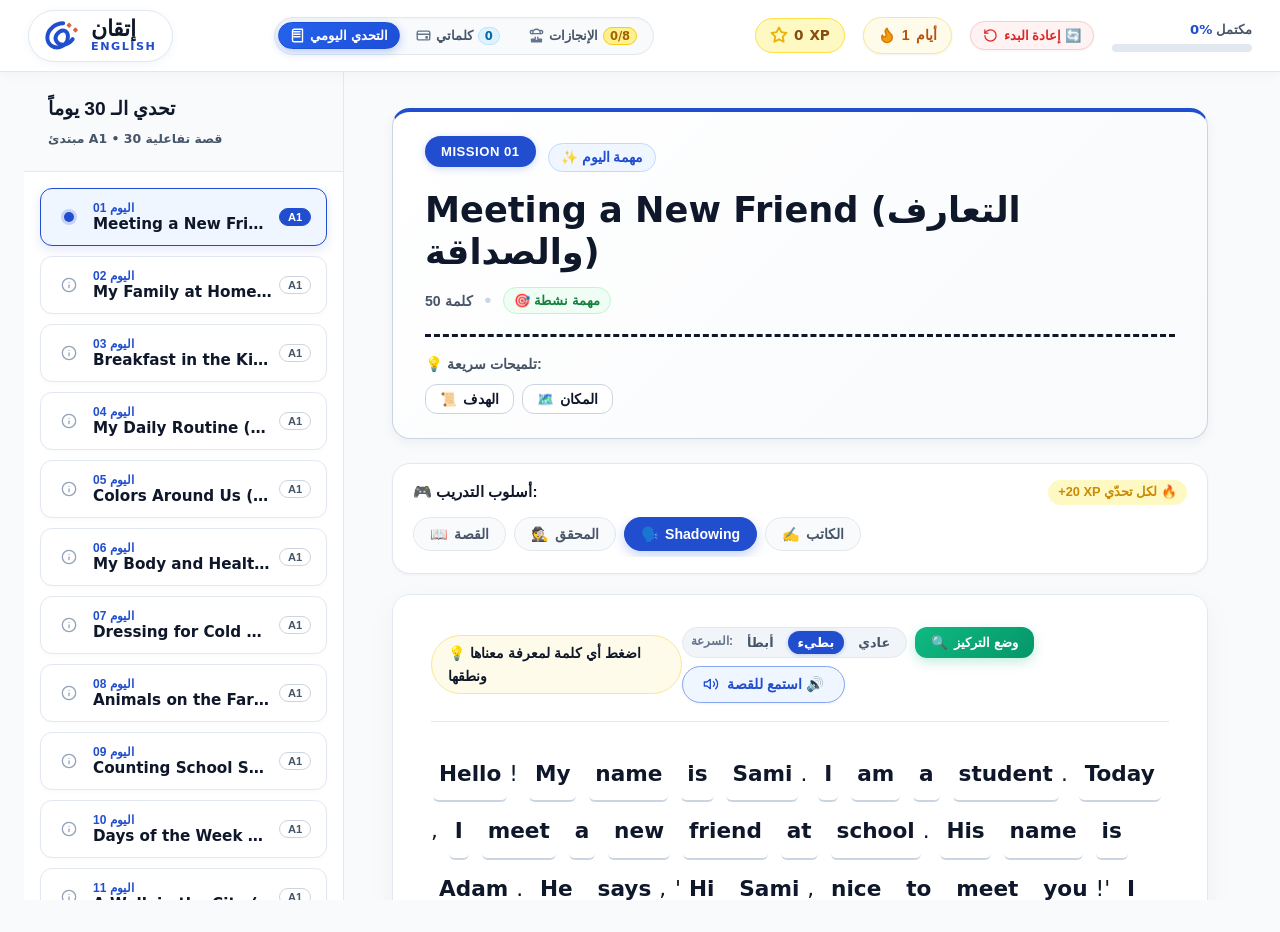
==== commit 5c14a34b: "Add files via upload" ====
--- a/index.html
+++ b/index.html
@@ -49,7 +49,7 @@
           <button class="nav-btn" id="tab-achievements">
             <svg xmlns="http://www.w3.org/2000/svg" width="18" height="18" viewBox="0 0 24 24" fill="none" stroke="currentColor" stroke-width="2" stroke-linecap="round" stroke-linejoin="round" class="icon"><path d="M6 9H4.5a2.5 2.5 0 0 1 0-5H6"></path><path d="M18 9h1.5a2.5 2.5 0 0 0 0-5H18"></path><path d="M4 22h16"></path><path d="M10 14.66V17c0 .55-.45 1-1 1H4v2h16v-2h-5c-.55 0-1-.45-1-1v-2.34"></path><path d="M12 2a6 6 0 0 1 6 6v1H6V8a6 6 0 0 1 6-6z"></path></svg>
             <span>الإنجازات</span>
-            <span class="badge badge-gold" id="badges-count">0/8</span>
+            <span class="badge badge-gold" id="badges-count">1/8</span>
           </button>
         </nav>
 
@@ -57,11 +57,11 @@
         <div class="header-stats">
           <div class="stat-item xp-badge" id="header-xp-badge" title="نقاط الخبرة XP">
             <svg xmlns="http://www.w3.org/2000/svg" width="18" height="18" viewBox="0 0 24 24" fill="none" stroke="#eab308" stroke-width="2.5" stroke-linecap="round" stroke-linejoin="round" class="icon icon-xp"><polygon points="12 2 15.09 8.26 22 9.27 17 14.14 18.18 21.02 12 17.77 5.82 21.02 7 14.14 2 9.27 8.91 8.26 12 2"></polygon></svg>
-            <span id="header-xp-count">0</span> XP
+            <span id="header-xp-count">100</span> XP
           </div>
           <div class="stat-item streak-badge" title="سلسلة الأيام المتتالية">
             <svg xmlns="http://www.w3.org/2000/svg" width="18" height="18" viewBox="0 0 24 24" fill="none" stroke="currentColor" stroke-width="2" stroke-linecap="round" stroke-linejoin="round" class="icon icon-streak"><path d="M8.5 14.5A2.5 2.5 0 0 0 11 12c0-1.38-.5-2-1-3-1.072-2.143-.224-4.054 2-6 .5 2.5 2 4.9 4 6.5 2 1.6 3 3.5 3 5.5a7 7 0 1 1-14 0c0-1.153.433-2.294 1-3a2.5 2.5 0 0 0 2.5 2.5z"></path></svg>
-            <span id="streak-count">1</span> أيام
+            <span id="streak-count">2</span> أيام
           </div>
           <button class="reset-course-btn" id="reset-course-btn" title="إعادة بدء الدورة من البداية">
             <svg xmlns="http://www.w3.org/2000/svg" width="15" height="15" viewBox="0 0 24 24" fill="none" stroke="currentColor" stroke-width="2" stroke-linecap="round" stroke-linejoin="round" class="icon icon-reset"><path d="M3 12a9 9 0 1 0 9-9 9.75 9.75 0 0 0-6.74 2.74L3 8"></path><path d="M3 3v5h5"></path></svg>
@@ -408,7 +408,7 @@
                 <span class="modes-xp-hint">+20 XP لكل تحدّي 🔥</span>
               </div>
               <div class="quest-modes-nav" id="quest-modes-nav">
-                <button class="mode-chip-btn active" data-mode="reader" title="القصة الكاملة والقراءة التفاعلية">
+                <button class="mode-chip-btn" data-mode="reader" title="القصة الكاملة والقراءة التفاعلية">
                   <span class="mode-icon">📖</span>
                   <span>القصة</span>
                 </button>
@@ -416,7 +416,7 @@
                   <span class="mode-icon">🕵️</span>
                   <span>المحقق</span>
                 </button>
-                <button class="mode-chip-btn" data-mode="shadowing" title="الترديد والمحاكاة الصوتية الفورية (Shadowing)">
+                <button class="mode-chip-btn active" data-mode="shadowing" title="الترديد والمحاكاة الصوتية الفورية (Shadowing)">
                   <span class="mode-icon">🗣️</span>
                   <span>Shadowing</span>
                 </button>
@@ -428,12 +428,72 @@
             </div>
 
             <!-- Game Mode Arena Dynamic Container -->
-            <div class="game-mode-arena hidden" id="game-mode-arena">
-              <!-- Dynamically populated per interactive mode -->
-            </div>
+            <div class="game-mode-arena" id="game-mode-arena">
+      <div class="arena-card-title">
+        <span>🗣️</span> <span>تدريب Shadowing</span>
+      </div>
+      <p class="arena-card-desc">
+        استمع وردد فوراً مع الصوت في نفس اللحظة لاكتساب النطق الصحيح والطلاقة السريعة! 🔥
+      </p>
+
+      <!-- Sentence Navigation & Settings Toolbar -->
+      <div style="display:flex; justify-content:space-between; align-items:center; flex-wrap:wrap; gap:12px; margin-bottom:16px; background:rgba(255,255,255,0.04); padding:10px 14px; border-radius:var(--radius-sm); border:1px solid rgba(255,255,255,0.08);">
+        <div style="font-family:var(--font-arabic); font-weight:700; color:#38bdf8;">
+          📌 جملة <span id="shadow-sent-num">2</span> من 9
+        </div>
+        
+        <!-- Speed Controls -->
+        <div style="display:flex; align-items:center; gap:6px; flex-wrap:wrap;">
+          <span style="font-size:0.85rem; color:#94a3b8; font-weight:600;">السرعة:</span>
+          <button class="cloze-btn " data-speed="0.5" style="padding:3px 10px; font-size:0.8rem;">🐢 0.5x</button>
+          <button class="cloze-btn active" data-speed="0.75" style="padding:3px 10px; font-size:0.8rem;">⚡ 0.75x</button>
+          <button class="cloze-btn " data-speed="1" style="padding:3px 10px; font-size:0.8rem;">🚀 1.0x</button>
+        </div>
+      </div>
+
+      <!-- Active Sentence Display with Word-by-Word Highlighting -->
+      <div class="story-board-wrapper" style="margin-bottom:18px;">
+        <article class="story-container" id="shadowing-sentence-box" style="font-size:1.35rem; line-height:2.1; text-align:center; padding:24px 18px;">
+          <span class="shadow-word completed-all" id="shadow-w-0" data-word-index="0" data-start="0" data-end="2"><span class="story-word" data-word="my">My</span></span> <span class="shadow-word completed-all" id="shadow-w-1" data-word-index="1" data-start="3" data-end="7"><span class="story-word" data-word="name">name</span></span> <span class="shadow-word completed-all" id="shadow-w-2" data-word-index="2" data-start="8" data-end="10"><span class="story-word" data-word="is">is</span></span> <span class="shadow-word completed-all" id="shadow-w-3" data-word-index="3" data-start="11" data-end="15"><span class="story-word" data-word="sami">Sami</span></span>.
+        </article>
+      </div>
+
+      <!-- Action Controls -->
+      <div style="display:flex; gap:12px; justify-content:center; align-items:center; flex-wrap:wrap; margin-bottom:16px;">
+        <button class="btn-primary" id="btn-start-shadowing" style="font-size: 1rem; padding: 10px 24px; background: rgb(2, 132, 199); display: flex; align-items: center; gap: 8px;"><span>🗣️ إعادة المحاكاة للجملة (Shadow Again)</span></button>
+        <button class="btn-secondary" id="btn-next-sentence" style="font-size:0.95rem; padding:10px 18px;">
+          <span>الجملة التالية ➡️</span>
+        </button>
+      </div>
+
+      <!-- Audio & Mic Visualizer -->
+      <div class="mic-wave-container" id="shadow-wave-visualizer" style="margin-top:12px;">
+        <div class="mic-wave-bar"></div>
+        <div class="mic-wave-bar"></div>
+        <div class="mic-wave-bar"></div>
+        <div class="mic-wave-bar"></div>
+      </div>
+
+      <div style="font-family:var(--font-arabic); font-size:0.9rem; text-align:center; color:#94a3b8; margin-top:10px;" id="shadow-status-hint">🌟 محاكاة ممتازة! كرر العملية أو انتقل للجملة التالية.</div>
+
+      <div id="shadowing-feedback-box" class="" style="margin-top:16px; text-align:center;">
+            <div style="background:linear-gradient(135deg, rgba(34, 197, 94, 0.12), rgba(14, 165, 233, 0.12)); border:1.5px solid rgba(34, 197, 94, 0.5); border-radius:12px; padding:16px 20px; display:inline-flex; align-items:center; gap:12px; box-shadow:0 4px 20px rgba(34,197,94,0.15); animation:fadeIn 0.3s ease; max-width:92%; margin:0 auto; text-align:right;">
+              <span style="font-size:1.8rem; line-height:1;">🎉</span>
+              <div>
+                <div style="font-family:var(--font-arabic); font-size:1.05rem; font-weight:700; color:#4ade80; margin-bottom:3px;">
+                  أحسنت! لقد انتهيت من هذا القسم 🎉
+                </div>
+                <div style="font-family:var(--font-arabic); font-size:0.85rem; color:#94a3b8; line-height:1.5;">
+                  أكملت محاكاة هذه الجملة بنجاح! انتقل للجملة التالية أو أعد الاستماع.
+                  <span style="color:#38bdf8; font-weight:700; margin-right:4px;">(+15 XP ⭐)</span>
+                </div>
+              </div>
+            </div>
+          </div>
+    </div>
 
             <!-- Standard Interactive Reader Board -->
-            <div class="story-board-wrapper" id="story-board-block">
+            <div class="story-board-wrapper hidden" id="story-board-block">
               <div class="reader-toolbar">
                 <div class="reader-toolbar-start">
                   <span class="toolbar-tip">💡 اضغط أي كلمة لمعرفة معناها ونطقها</span>
@@ -470,7 +530,7 @@
             </div>
 
             <!-- Target Words Section -->
-            <div class="section-card target-words-card">
+            <div class="section-card target-words-card hidden">
               <div class="section-card-header">
                 <div class="section-title-group">
                   <svg xmlns="http://www.w3.org/2000/svg" width="20" height="20" viewBox="0 0 24 24" fill="none" stroke="currentColor" stroke-width="2" stroke-linecap="round" stroke-linejoin="round" class="section-icon text-orange"><polygon points="12 2 15.09 8.26 22 9.27 17 14.14 18.18 21.02 12 17.77 5.82 21.02 7 14.14 2 9.27 8.91 8.26 12 2"></polygon></svg>
@@ -515,7 +575,7 @@
             </div>
 
             <!-- Interactive Quiz Section -->
-            <div class="section-card quiz-card" id="quiz-section-block">
+            <div class="section-card quiz-card hidden" id="quiz-section-block">
               <div class="section-card-header">
                 <div class="section-title-group">
                   <svg xmlns="http://www.w3.org/2000/svg" width="20" height="20" viewBox="0 0 24 24" fill="none" stroke="currentColor" stroke-width="2" stroke-linecap="round" stroke-linejoin="round" class="section-icon text-blue"><path d="m9 12 2 2 4-4"></path><circle cx="12" cy="12" r="10"></circle></svg>
@@ -798,8 +858,9 @@
 
     <!-- Celebration/Milestone Overlay Modal -->
     <div class="celebration-overlay hidden" id="celebration-modal">
-      <canvas id="confetti-canvas" class="confetti-canvas"></canvas>
+      <canvas id="confetti-canvas" class="confetti-canvas" width="0" height="0"></canvas>
       <div class="celebration-card">
+        <button class="celebration-close-btn" id="btn-close-celebration" aria-label="إغلاق">×</button>
         <div class="sparkle-layer">✨</div>
         <div class="celebration-icon-wrapper">
           <svg xmlns="http://www.w3.org/2000/svg" width="48" height="48" viewBox="0 0 24 24" fill="none" stroke="currentColor" stroke-width="2" stroke-linecap="round" stroke-linejoin="round" class="trophy-icon"><path d="M6 9H4.5a2.5 2.5 0 0 1 0-5H6"></path><path d="M18 9h1.5a2.5 2.5 0 0 0 0-5H18"></path><path d="M4 22h16"></path><path d="M10 14.66V17c0 .55-.45 1-1 1H4v2h16v-2h-5c-.55 0-1-.45-1-1v-2.34"></path><path d="M12 2a6 6 0 0 1 6 6v1H6V8a6 6 0 0 1 6-6z"></path></svg>
@@ -830,6 +891,7 @@
     <!-- Reset Confirmation Modal -->
     <div class="celebration-overlay hidden" id="reset-confirm-modal">
       <div class="celebration-card reset-card">
+        <button class="celebration-close-btn" id="btn-close-reset" aria-label="إغلاق">×</button>
         <div class="celebration-icon-wrapper reset-icon-wrapper">
           <svg xmlns="http://www.w3.org/2000/svg" width="42" height="42" viewBox="0 0 24 24" fill="none" stroke="currentColor" stroke-width="2" stroke-linecap="round" stroke-linejoin="round" class="icon-warning"><path d="m21.73 18-8-14a2 2 0 0 0-3.48 0l-8 14A2 2 0 0 0 4 21h16a2 2 0 0 0 1.73-3Z"></path><line x1="12" y1="9" x2="12" y2="13"></line><line x1="12" y1="17" x2="12.01" y2="17"></line></svg>
         </div>
--- a/30-Day English Reading Challenge _ إتقان English_files/style.css
+++ b/30-Day English Reading Challenge _ إتقان English_files/style.css
@@ -883,6 +883,64 @@
 }
 
 /* ==========================================================================
+   Game Mode 7.5: Shadowing Practice Words (Zero-Shift Precise Highlight)
+   ========================================================================== */
+.shadow-word {
+  position: relative;
+  display: inline-block;
+  padding: 2px 6px;
+  margin: 1px 2px;
+  border-radius: 6px;
+  font-weight: 600;
+  font-size: inherit;
+  line-height: inherit;
+  letter-spacing: inherit;
+  background-color: transparent;
+  color: inherit;
+  box-sizing: border-box;
+  vertical-align: baseline;
+  transition: background-color 0.12s ease, color 0.12s ease;
+}
+
+.shadow-word .story-word,
+.shadow-word .untranslated-word {
+  padding: 0 !important;
+  margin: 0 !important;
+  border: none !important;
+  border-bottom: none !important;
+  font-weight: inherit !important;
+  font-size: inherit !important;
+  line-height: inherit !important;
+  display: inline !important;
+  background: transparent !important;
+  color: inherit !important;
+  box-shadow: none !important;
+  transform: none !important;
+}
+
+.shadow-word.active-speaking {
+  background-color: #f59e0b !important;
+  color: #0f172a !important;
+  box-shadow: 0 2px 8px rgba(245, 158, 11, 0.35) !important;
+}
+
+.shadow-word.past-spoken {
+  background-color: transparent !important;
+  color: inherit !important;
+}
+
+.shadow-word.completed-all {
+  background-color: rgba(34, 197, 94, 0.22) !important;
+  color: #15803d !important;
+  box-shadow: none !important;
+}
+
+.theme-dark .shadow-word.completed-all {
+  background-color: rgba(34, 197, 94, 0.25) !important;
+  color: #4ade80 !important;
+}
+
+/* ==========================================================================
    Target Vocabulary & Quiz Section Cards
    ========================================================================== */
 .section-card {
@@ -1783,6 +1841,39 @@
   width: 90%;
   animation: modalRubberIn 0.3s cubic-bezier(0.16, 1, 0.3, 1);
   position: relative;
+}
+
+.celebration-close-btn {
+  position: absolute;
+  top: 16px;
+  right: 16px;
+  width: 34px;
+  height: 34px;
+  border-radius: 50%;
+  background: #f1f5f9;
+  border: 1px solid #e2e8f0;
+  color: #64748b;
+  font-family: inherit;
+  font-size: 1.3rem;
+  font-weight: 700;
+  line-height: 1;
+  display: flex;
+  align-items: center;
+  justify-content: center;
+  cursor: pointer;
+  transition: all 0.2s ease;
+  z-index: 10;
+  padding: 0;
+}
+
+.celebration-close-btn:hover {
+  background: #e2e8f0;
+  color: #0f172a;
+  transform: scale(1.08);
+}
+
+.celebration-close-btn:active {
+  transform: scale(0.95);
 }
 
 .reset-card {
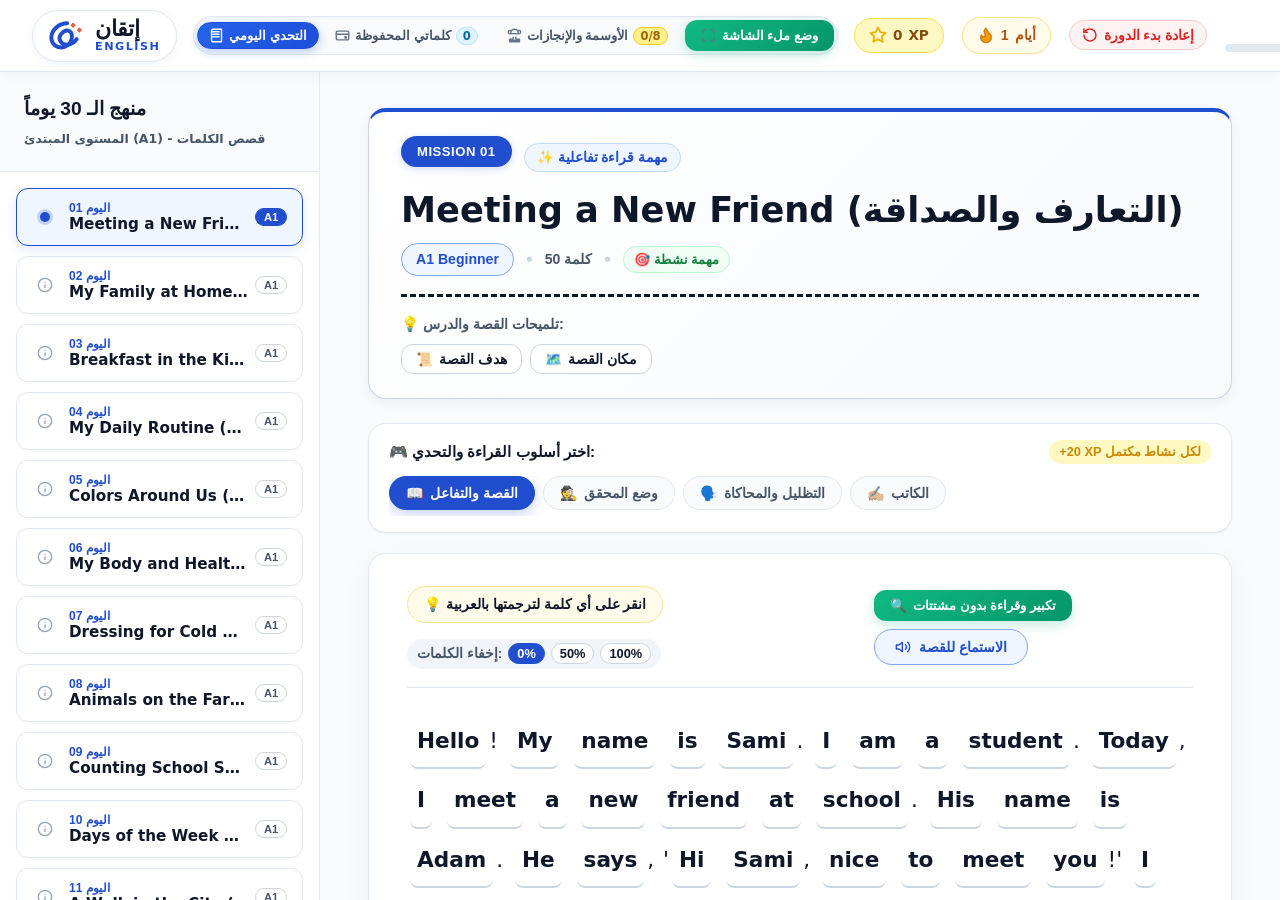
==== commit ed7c1248: "Add files via upload" ====
--- a/index.html
+++ b/index.html
@@ -43,13 +43,17 @@
           </button>
           <button class="nav-btn" id="tab-wallet">
             <svg xmlns="http://www.w3.org/2000/svg" width="18" height="18" viewBox="0 0 24 24" fill="none" stroke="currentColor" stroke-width="2" stroke-linecap="round" stroke-linejoin="round" class="icon"><rect width="20" height="14" x="2" y="5" rx="2"></rect><line x1="2" x2="22" y1="10" y2="10"></line><path d="M16 14h2v2h-2z"></path></svg>
-            <span>كلماتي</span>
+            <span>كلماتي المحفوظة</span>
             <span class="badge" id="wallet-count">0</span>
           </button>
           <button class="nav-btn" id="tab-achievements">
             <svg xmlns="http://www.w3.org/2000/svg" width="18" height="18" viewBox="0 0 24 24" fill="none" stroke="currentColor" stroke-width="2" stroke-linecap="round" stroke-linejoin="round" class="icon"><path d="M6 9H4.5a2.5 2.5 0 0 1 0-5H6"></path><path d="M18 9h1.5a2.5 2.5 0 0 0 0-5H18"></path><path d="M4 22h16"></path><path d="M10 14.66V17c0 .55-.45 1-1 1H4v2h16v-2h-5c-.55 0-1-.45-1-1v-2.34"></path><path d="M12 2a6 6 0 0 1 6 6v1H6V8a6 6 0 0 1 6-6z"></path></svg>
-            <span>الإنجازات</span>
-            <span class="badge badge-gold" id="badges-count">1/8</span>
+            <span>الأوسمة والإنجازات</span>
+            <span class="badge badge-gold" id="badges-count">2/8</span>
+          </button>
+          <button class="nav-btn focus-trigger-btn" id="tab-focus-mode" title="فتح القراءة بملء الشاشة بدون مشتتات">
+            <svg xmlns="http://www.w3.org/2000/svg" width="18" height="18" viewBox="0 0 24 24" fill="none" stroke="currentColor" stroke-width="2" stroke-linecap="round" stroke-linejoin="round" class="icon"><path d="M8 3H5a2 2 0 0 0-2 2v3m18 0V5a2 2 0 0 0-2-2h-3m0 18h3a2 2 0 0 0 2-2v-3M3 16v3a2 2 0 0 0 2 2h3"></path></svg>
+            <span>وضع ملء الشاشة</span>
           </button>
         </nav>
 
@@ -57,15 +61,15 @@
         <div class="header-stats">
           <div class="stat-item xp-badge" id="header-xp-badge" title="نقاط الخبرة XP">
             <svg xmlns="http://www.w3.org/2000/svg" width="18" height="18" viewBox="0 0 24 24" fill="none" stroke="#eab308" stroke-width="2.5" stroke-linecap="round" stroke-linejoin="round" class="icon icon-xp"><polygon points="12 2 15.09 8.26 22 9.27 17 14.14 18.18 21.02 12 17.77 5.82 21.02 7 14.14 2 9.27 8.91 8.26 12 2"></polygon></svg>
-            <span id="header-xp-count">100</span> XP
+            <span id="header-xp-count">115</span> XP
           </div>
           <div class="stat-item streak-badge" title="سلسلة الأيام المتتالية">
             <svg xmlns="http://www.w3.org/2000/svg" width="18" height="18" viewBox="0 0 24 24" fill="none" stroke="currentColor" stroke-width="2" stroke-linecap="round" stroke-linejoin="round" class="icon icon-streak"><path d="M8.5 14.5A2.5 2.5 0 0 0 11 12c0-1.38-.5-2-1-3-1.072-2.143-.224-4.054 2-6 .5 2.5 2 4.9 4 6.5 2 1.6 3 3.5 3 5.5a7 7 0 1 1-14 0c0-1.153.433-2.294 1-3a2.5 2.5 0 0 0 2.5 2.5z"></path></svg>
-            <span id="streak-count">2</span> أيام
-          </div>
-          <button class="reset-course-btn" id="reset-course-btn" title="إعادة بدء الدورة من البداية">
-            <svg xmlns="http://www.w3.org/2000/svg" width="15" height="15" viewBox="0 0 24 24" fill="none" stroke="currentColor" stroke-width="2" stroke-linecap="round" stroke-linejoin="round" class="icon icon-reset"><path d="M3 12a9 9 0 1 0 9-9 9.75 9.75 0 0 0-6.74 2.74L3 8"></path><path d="M3 3v5h5"></path></svg>
-            <span>إعادة البدء 🔄</span>
+            <span id="streak-count">3</span> أيام
+          </div>
+          <button class="stat-item reset-icon-badge reset-course-btn" id="btn-reset-course" type="button" title="إعادة بدء الدورة والتقدم من الصفر">
+            <svg xmlns="http://www.w3.org/2000/svg" width="16" height="16" viewBox="0 0 24 24" fill="none" stroke="currentColor" stroke-width="2.2" stroke-linecap="round" stroke-linejoin="round" class="icon"><path d="M3 12a9 9 0 1 0 9-9 9.75 9.75 0 0 0-6.74 2.74L3 8"></path><path d="M3 3v5h5"></path></svg>
+            <span>إعادة بدء الدورة</span>
           </button>
           <div class="progress-ring-container">
             <div class="progress-text-compact">
@@ -87,23 +91,29 @@
         <div class="challenge-layout">
           
           <!-- LEFT SIDEBAR: 30-Day Grid/List Navigation -->
-          <aside class="days-sidebar">
-            <div class="sidebar-header">
-              <h2>تحدي الـ 30 يوماً</h2>
-              <p class="sidebar-subtitle">مبتدئ A1 • 30 قصة تفاعلية</p>
-            </div>
-            <div class="days-list" id="days-navigation-container"><button class="day-nav-item active " id="sidebar-day-1">
-      <div class="day-status-indicator">
-        <div class="status-icon-active"></div>
+          <aside class="days-sidebar" id="days-sidebar-aside">
+            <div class="sidebar-header" id="sidebar-header-toggle">
+              <div class="sidebar-header-text">
+                <h2>منهج الـ 30 يوماً</h2>
+                <p class="sidebar-subtitle">المستوى المبتدئ (A1) - قصص الكلمات</p>
+              </div>
+              <button class="sidebar-toggle-btn" id="sidebar-toggle-btn" type="button" aria-label="توسيع أو إغلاق قائمة الأيام">
+                <span class="active-day-label" id="mobile-active-day-label">اليوم 02</span>
+                <svg class="toggle-arrow" xmlns="http://www.w3.org/2000/svg" width="18" height="18" viewBox="0 0 24 24" fill="none" stroke="currentColor" stroke-width="2.5" stroke-linecap="round" stroke-linejoin="round"><path d="m6 9 6 6 6-6"></path></svg>
+              </button>
+            </div>
+            <div class="days-list" id="days-navigation-container"><button class="day-nav-item  " id="sidebar-day-1">
+      <div class="day-status-indicator">
+        <svg xmlns="http://www.w3.org/2000/svg" width="16" height="16" viewBox="0 0 24 24" fill="none" stroke="currentColor" stroke-width="2" stroke-linecap="round" stroke-linejoin="round" class="status-icon-locked"><circle cx="12" cy="12" r="10"></circle><line x1="12" x2="12" y1="16" y2="12"></line><line x1="12" x2="12.01" y1="8" y2="8"></line></svg>
       </div>
       <div class="day-item-meta">
         <div class="day-item-num">اليوم 01</div>
         <div class="day-item-title">Meeting a New Friend (التعارف والصداقة)</div>
       </div>
       <span class="day-level-tag">A1</span>
-    </button><button class="day-nav-item  " id="sidebar-day-2">
-      <div class="day-status-indicator">
-        <svg xmlns="http://www.w3.org/2000/svg" width="16" height="16" viewBox="0 0 24 24" fill="none" stroke="currentColor" stroke-width="2" stroke-linecap="round" stroke-linejoin="round" class="status-icon-locked"><circle cx="12" cy="12" r="10"></circle><line x1="12" x2="12" y1="16" y2="12"></line><line x1="12" x2="12.01" y1="8" y2="8"></line></svg>
+    </button><button class="day-nav-item active " id="sidebar-day-2">
+      <div class="day-status-indicator">
+        <div class="status-icon-active"></div>
       </div>
       <div class="day-item-meta">
         <div class="day-item-num">اليوم 02</div>
@@ -371,27 +381,29 @@
             <!-- Reading Mission Hero & Clue Hub -->
             <div class="day-hero-card quest-mission-hero">
               <div class="mission-top-bar">
-                <div class="day-meta-badge" id="active-day-badge">MISSION 01</div>
-                <div class="quest-tag"><span class="quest-sparkle">✨</span> مهمة اليوم</div>
-              </div>
-              <h1 id="active-story-title">Meeting a New Friend (التعارف والصداقة)</h1>
+                <div class="day-meta-badge" id="active-day-badge">MISSION 02</div>
+                <div class="quest-tag"><span class="quest-sparkle">✨</span> مهمة قراءة تفاعلية</div>
+              </div>
+              <h1 id="active-story-title">My Family at Home (عائلتي في المنزل)</h1>
               <div class="story-difficulty-level">
-                <span id="word-count-badge">50 كلمة</span>
+                <span class="level-indicator" id="difficulty-tag">A1 Beginner</span>
+                <span class="bullet">•</span>
+                <span id="word-count-badge">52 كلمة</span>
                 <span class="bullet">•</span>
                 <span class="mission-status-pill" id="mission-status-badge">🎯 مهمة نشطة</span>
               </div>
 
               <!-- Interactive Clues Hub (تلميحات الدرس) -->
               <div class="clues-hub-container">
-                <div class="clues-hub-title">💡 تلميحات سريعة:</div>
+                <div class="clues-hub-title">💡 تلميحات القصة والدرس:</div>
                 <div class="clues-buttons-group">
-                  <button class="clue-chip-btn" id="clue-btn-hint" title="عرض هدف القصة">
+                  <button class="clue-chip-btn" id="clue-btn-hint" title="عرض هدف القصة والدرس">
                     <span class="clue-icon">📜</span>
-                    <span>الهدف</span>
+                    <span>هدف القصة</span>
                   </button>
                   <button class="clue-chip-btn" id="clue-btn-map" title="عرض مكان الأحداث">
                     <span class="clue-icon">🗺️</span>
-                    <span>المكان</span>
+                    <span>مكان القصة</span>
                   </button>
                 </div>
                 <div class="clue-display-box hidden" id="clue-display-box">
@@ -404,198 +416,137 @@
             <!-- Gamified Interactive Reading Modes Navigation Bar -->
             <div class="quest-modes-wrapper">
               <div class="quest-modes-header">
-                <span class="modes-title">🎮 أسلوب التدريب:</span>
-                <span class="modes-xp-hint">+20 XP لكل تحدّي 🔥</span>
+                <span class="modes-title">🎮 اختر أسلوب القراءة والتحدي:</span>
+                <span class="modes-xp-hint">+20 XP لكل نشاط مكتمل</span>
               </div>
               <div class="quest-modes-nav" id="quest-modes-nav">
-                <button class="mode-chip-btn" data-mode="reader" title="القصة الكاملة والقراءة التفاعلية">
+                <button class="mode-chip-btn active" data-mode="reader">
                   <span class="mode-icon">📖</span>
-                  <span>القصة</span>
+                  <span>القصة والتفاعل</span>
                 </button>
-                <button class="mode-chip-btn" data-mode="detective" title="كشف الأدلة وحل الألغاز">
+                <button class="mode-chip-btn" data-mode="detective">
                   <span class="mode-icon">🕵️</span>
-                  <span>المحقق</span>
+                  <span>وضع المحقق</span>
                 </button>
-                <button class="mode-chip-btn active" data-mode="shadowing" title="الترديد والمحاكاة الصوتية الفورية (Shadowing)">
+                <button class="mode-chip-btn" data-mode="shadowing">
                   <span class="mode-icon">🗣️</span>
-                  <span>Shadowing</span>
+                  <span>التظليل والمحاكاة</span>
                 </button>
-                <button class="mode-chip-btn" data-mode="linebyline" title="الكتابة التفاعلية والتدريب سطر بسطر">
-                  <span class="mode-icon">✍️</span>
+                <button class="mode-chip-btn" data-mode="puzzle" id="tab-mode-writer">
+                  <span class="mode-icon">✍🏼</span>
                   <span>الكاتب</span>
                 </button>
               </div>
             </div>
 
             <!-- Game Mode Arena Dynamic Container -->
-            <div class="game-mode-arena" id="game-mode-arena">
-      <div class="arena-card-title">
-        <span>🗣️</span> <span>تدريب Shadowing</span>
-      </div>
-      <p class="arena-card-desc">
-        استمع وردد فوراً مع الصوت في نفس اللحظة لاكتساب النطق الصحيح والطلاقة السريعة! 🔥
-      </p>
-
-      <!-- Sentence Navigation & Settings Toolbar -->
-      <div style="display:flex; justify-content:space-between; align-items:center; flex-wrap:wrap; gap:12px; margin-bottom:16px; background:rgba(255,255,255,0.04); padding:10px 14px; border-radius:var(--radius-sm); border:1px solid rgba(255,255,255,0.08);">
-        <div style="font-family:var(--font-arabic); font-weight:700; color:#38bdf8;">
-          📌 جملة <span id="shadow-sent-num">2</span> من 9
-        </div>
-        
-        <!-- Speed Controls -->
-        <div style="display:flex; align-items:center; gap:6px; flex-wrap:wrap;">
-          <span style="font-size:0.85rem; color:#94a3b8; font-weight:600;">السرعة:</span>
-          <button class="cloze-btn " data-speed="0.5" style="padding:3px 10px; font-size:0.8rem;">🐢 0.5x</button>
-          <button class="cloze-btn active" data-speed="0.75" style="padding:3px 10px; font-size:0.8rem;">⚡ 0.75x</button>
-          <button class="cloze-btn " data-speed="1" style="padding:3px 10px; font-size:0.8rem;">🚀 1.0x</button>
-        </div>
-      </div>
-
-      <!-- Active Sentence Display with Word-by-Word Highlighting -->
-      <div class="story-board-wrapper" style="margin-bottom:18px;">
-        <article class="story-container" id="shadowing-sentence-box" style="font-size:1.35rem; line-height:2.1; text-align:center; padding:24px 18px;">
-          <span class="shadow-word completed-all" id="shadow-w-0" data-word-index="0" data-start="0" data-end="2"><span class="story-word" data-word="my">My</span></span> <span class="shadow-word completed-all" id="shadow-w-1" data-word-index="1" data-start="3" data-end="7"><span class="story-word" data-word="name">name</span></span> <span class="shadow-word completed-all" id="shadow-w-2" data-word-index="2" data-start="8" data-end="10"><span class="story-word" data-word="is">is</span></span> <span class="shadow-word completed-all" id="shadow-w-3" data-word-index="3" data-start="11" data-end="15"><span class="story-word" data-word="sami">Sami</span></span>.
-        </article>
-      </div>
-
-      <!-- Action Controls -->
-      <div style="display:flex; gap:12px; justify-content:center; align-items:center; flex-wrap:wrap; margin-bottom:16px;">
-        <button class="btn-primary" id="btn-start-shadowing" style="font-size: 1rem; padding: 10px 24px; background: rgb(2, 132, 199); display: flex; align-items: center; gap: 8px;"><span>🗣️ إعادة المحاكاة للجملة (Shadow Again)</span></button>
-        <button class="btn-secondary" id="btn-next-sentence" style="font-size:0.95rem; padding:10px 18px;">
-          <span>الجملة التالية ➡️</span>
-        </button>
-      </div>
-
-      <!-- Audio & Mic Visualizer -->
-      <div class="mic-wave-container" id="shadow-wave-visualizer" style="margin-top:12px;">
-        <div class="mic-wave-bar"></div>
-        <div class="mic-wave-bar"></div>
-        <div class="mic-wave-bar"></div>
-        <div class="mic-wave-bar"></div>
-      </div>
-
-      <div style="font-family:var(--font-arabic); font-size:0.9rem; text-align:center; color:#94a3b8; margin-top:10px;" id="shadow-status-hint">🌟 محاكاة ممتازة! كرر العملية أو انتقل للجملة التالية.</div>
-
-      <div id="shadowing-feedback-box" class="" style="margin-top:16px; text-align:center;">
-            <div style="background:linear-gradient(135deg, rgba(34, 197, 94, 0.12), rgba(14, 165, 233, 0.12)); border:1.5px solid rgba(34, 197, 94, 0.5); border-radius:12px; padding:16px 20px; display:inline-flex; align-items:center; gap:12px; box-shadow:0 4px 20px rgba(34,197,94,0.15); animation:fadeIn 0.3s ease; max-width:92%; margin:0 auto; text-align:right;">
-              <span style="font-size:1.8rem; line-height:1;">🎉</span>
-              <div>
-                <div style="font-family:var(--font-arabic); font-size:1.05rem; font-weight:700; color:#4ade80; margin-bottom:3px;">
-                  أحسنت! لقد انتهيت من هذا القسم 🎉
-                </div>
-                <div style="font-family:var(--font-arabic); font-size:0.85rem; color:#94a3b8; line-height:1.5;">
-                  أكملت محاكاة هذه الجملة بنجاح! انتقل للجملة التالية أو أعد الاستماع.
-                  <span style="color:#38bdf8; font-weight:700; margin-right:4px;">(+15 XP ⭐)</span>
-                </div>
-              </div>
-            </div>
-          </div>
-    </div>
+            <div class="game-mode-arena hidden" id="game-mode-arena">
+              <!-- Dynamically populated per interactive mode -->
+            </div>
 
             <!-- Standard Interactive Reader Board -->
-            <div class="story-board-wrapper hidden" id="story-board-block">
+            <div class="story-board-wrapper" id="story-board-block">
               <div class="reader-toolbar">
                 <div class="reader-toolbar-start">
-                  <span class="toolbar-tip">💡 اضغط أي كلمة لمعرفة معناها ونطقها</span>
+                  <span class="toolbar-tip">💡 انقر على أي كلمة لترجمتها بالعربية</span>
+                  <div class="memory-cloze-inline" id="memory-cloze-controls">
+                    <span class="cloze-label">إخفاء الكلمات:</span>
+                    <button class="cloze-btn active" data-cloze="0">0%</button>
+                    <button class="cloze-btn" data-cloze="50">50%</button>
+                    <button class="cloze-btn" data-cloze="100">100%</button>
+                  </div>
                 </div>
                 <div style="display: flex; gap: 8px; align-items: center; flex-wrap: wrap;">
-                  <!-- Audio Speed Controls (3 speeds: أبطأ, بطيء, عادي) -->
-                  <div class="audio-speed-controls" id="audio-speed-controls">
-                    <span class="speed-label">السرعة:</span>
-                    <button class="audio-speed-chip" data-speed="0.7" title="قراءة متأنية أبطأ (0.7x)">أبطأ</button>
-                    <button class="audio-speed-chip active" data-speed="0.85" title="قراءة هادئة وبطيئة (0.85x)">بطيء</button>
-                    <button class="audio-speed-chip" data-speed="1.0" title="قراءة بالسرعة العادية الطبيعية (1.0x)">عادي</button>
-                  </div>
-                  <button class="action-btn-primary focus-trigger-btn" id="btn-focus-mode" title="وضع التركيز بملء الشاشة">
+                  <button class="action-btn-primary focus-trigger-btn" id="btn-focus-mode" title="تكبير وقراءة بدون مشتتات">
                     <span>🔍</span>
-                    <span>وضع التركيز</span>
+                    <span>تكبير وقراءة بدون مشتتات</span>
                   </button>
                   <button class="action-btn-secondary voice-btn" id="btn-listen" title="استمع إلى نطق القصة">
-                    <svg xmlns="http://www.w3.org/2000/svg" width="16" height="16" viewBox="0 0 24 24" fill="none" stroke="currentColor" stroke-width="2" stroke-linecap="round" stroke-linejoin="round" class="icon"><path d="M11 5 6 9H2v6h4l5 4V5z"></path><path d="M15.54 8.46a5 5 0 0 1 0 7.07M19.07 4.93a10 10 0 0 1 0 14.14"></path></svg>
-                    <span id="btn-listen-text">استمع للقصة 🔊</span>
-                    <div class="inline-audio-wave hidden" id="listen-wave-anim">
-                      <span></span><span></span><span></span>
-                    </div>
-                  </button>
+      <svg xmlns="http://www.w3.org/2000/svg" width="16" height="16" viewBox="0 0 24 24" fill="none" stroke="currentColor" stroke-width="2" stroke-linecap="round" stroke-linejoin="round" class="icon"><path d="M11 5 6 9H2v6h4l5 4V5z"></path><path d="M15.54 8.46a5 5 0 0 1 0 7.07M19.07 4.93a10 10 0 0 1 0 14.14"></path></svg>
+      <span>الاستماع للقصة</span>
+    </button>
                 </div>
               </div>
 
-              <!-- Audio Reading Progress Tracker -->
-              <div class="story-audio-progress-track hidden" id="story-audio-progress-track">
-                <div class="story-audio-progress-fill" id="story-audio-progress-fill" style="width: 0%;"></div>
-              </div>
-
               <!-- Main Story Card -->
-              <article class="story-container" id="story-text-view"><span class="story-word" data-word="hello" data-start="0" data-end="5">Hello</span>! <span class="story-word" data-word="my" data-start="7" data-end="9">My</span> <span class="story-word" data-word="name" data-start="10" data-end="14">name</span> <span class="story-word" data-word="is" data-start="15" data-end="17">is</span> <span class="story-word" data-word="sami" data-start="18" data-end="22">Sami</span>. <span class="story-word" data-word="i" data-start="24" data-end="25">I</span> <span class="story-word" data-word="am" data-start="26" data-end="28">am</span> <span class="story-word" data-word="a" data-start="29" data-end="30">a</span> <span class="story-word" data-word="student" data-start="31" data-end="38">student</span>. <span class="story-word" data-word="today" data-start="40" data-end="45">Today</span>, <span class="story-word" data-word="i" data-start="47" data-end="48">I</span> <span class="story-word" data-word="meet" data-start="49" data-end="53">meet</span> <span class="story-word" data-word="a" data-start="54" data-end="55">a</span> <span class="story-word" data-word="new" data-start="56" data-end="59">new</span> <span class="story-word" data-word="friend" data-start="60" data-end="66">friend</span> <span class="story-word" data-word="at" data-start="67" data-end="69">at</span> <span class="story-word" data-word="school" data-start="70" data-end="76">school</span>. <span class="story-word" data-word="his" data-start="78" data-end="81">His</span> <span class="story-word" data-word="name" data-start="82" data-end="86">name</span> <span class="story-word" data-word="is" data-start="87" data-end="89">is</span> <span class="story-word" data-word="adam" data-start="90" data-end="94">Adam</span>. <span class="story-word" data-word="he" data-start="96" data-end="98">He</span> <span class="story-word" data-word="says" data-start="99" data-end="103">says</span>, '<span class="story-word" data-word="hi" data-start="106" data-end="108">Hi</span> <span class="story-word" data-word="sami" data-start="109" data-end="113">Sami</span>, <span class="story-word" data-word="nice" data-start="115" data-end="119">nice</span> <span class="story-word" data-word="to" data-start="120" data-end="122">to</span> <span class="story-word" data-word="meet" data-start="123" data-end="127">meet</span> <span class="story-word" data-word="you" data-start="128" data-end="131">you</span>!' <span class="story-word" data-word="i" data-start="134" data-end="135">I</span> <span class="story-word" data-word="say" data-start="136" data-end="139">say</span>, '<span class="story-word" data-word="welcome" data-start="142" data-end="149">Welcome</span> <span class="story-word" data-word="to" data-start="150" data-end="152">to</span> <span class="story-word" data-word="our" data-start="153" data-end="156">our</span> <span class="story-word" data-word="class" data-start="157" data-end="162">class</span>!' <span class="story-word" data-word="we" data-start="165" data-end="167">We</span> <span class="story-word" data-word="are" data-start="168" data-end="171">are</span> <span class="story-word" data-word="very" data-start="172" data-end="176">very</span> <span class="story-word" data-word="happy" data-start="177" data-end="182">happy</span> <span class="story-word" data-word="to" data-start="183" data-end="185">to</span> <span class="story-word" data-word="be" data-start="186" data-end="188">be</span> <span class="story-word" data-word="friends" data-start="189" data-end="196">friends</span>. <span class="story-word" data-word="we" data-start="198" data-end="200">We</span> <span class="story-word" data-word="walk" data-start="201" data-end="205">walk</span> <span class="story-word" data-word="together" data-start="206" data-end="214">together</span> <span class="story-word" data-word="and" data-start="215" data-end="218">and</span> <span class="story-word" data-word="talk" data-start="219" data-end="223">talk</span> <span class="story-word" data-word="about" data-start="224" data-end="229">about</span> <span class="story-word" data-word="our" data-start="230" data-end="233">our</span> <span class="story-word" data-word="day" data-start="234" data-end="237">day</span>.</article>
+              <article class="story-container" id="story-text-view"><span class="untranslated-word" data-word="I" data-start="0" data-end="1">I</span> <span class="story-word" data-word="love" data-start="2" data-end="6">love</span> <span class="untranslated-word" data-word="my" data-start="7" data-end="9">my</span> <span class="story-word" data-word="family" data-start="10" data-end="16">family</span>. <span class="untranslated-word" data-word="My" data-start="18" data-end="20">My</span> <span class="story-word" data-word="father" data-start="21" data-end="27">father</span> <span class="untranslated-word" data-word="is" data-start="28" data-end="30">is</span> <span class="untranslated-word" data-word="a" data-start="31" data-end="32">a</span> <span class="story-word" data-word="doctor" data-start="33" data-end="39">doctor</span>, <span class="untranslated-word" data-word="and" data-start="41" data-end="44">and</span> <span class="untranslated-word" data-word="my" data-start="45" data-end="47">my</span> <span class="story-word" data-word="mother" data-start="48" data-end="54">mother</span> <span class="untranslated-word" data-word="is" data-start="55" data-end="57">is</span> <span class="untranslated-word" data-word="a" data-start="58" data-end="59">a</span> <span class="story-word" data-word="teacher" data-start="60" data-end="67">teacher</span>. <span class="untranslated-word" data-word="I" data-start="69" data-end="70">I</span> <span class="story-word" data-word="have" data-start="71" data-end="75">have</span> <span class="story-word" data-word="one" data-start="76" data-end="79">one</span> <span class="story-word" data-word="brother" data-start="80" data-end="87">brother</span> <span class="untranslated-word" data-word="and" data-start="88" data-end="91">and</span> <span class="story-word" data-word="one" data-start="92" data-end="95">one</span> <span class="story-word" data-word="sister" data-start="96" data-end="102">sister</span>. <span class="untranslated-word" data-word="My" data-start="104" data-end="106">My</span> <span class="story-word" data-word="young" data-start="107" data-end="112">young</span> <span class="story-word" data-word="brother" data-start="113" data-end="120">brother</span> <span class="story-word" data-word="likes" data-start="121" data-end="126">likes</span> <span class="untranslated-word" data-word="to" data-start="127" data-end="129">to</span> <span class="story-word" data-word="play" data-start="130" data-end="134">play</span> <span class="story-word" data-word="with" data-start="135" data-end="139">with</span> <span class="story-word" data-word="toys" data-start="140" data-end="144">toys</span>. <span class="untranslated-word" data-word="My" data-start="146" data-end="148">My</span> <span class="story-word" data-word="sister" data-start="149" data-end="155">sister</span> <span class="story-word" data-word="likes" data-start="156" data-end="161">likes</span> <span class="untranslated-word" data-word="to" data-start="162" data-end="164">to</span> <span class="story-word" data-word="read" data-start="165" data-end="169">read</span> <span class="story-word" data-word="books" data-start="170" data-end="175">books</span>. <span class="untranslated-word" data-word="We" data-start="177" data-end="179">We</span> <span class="story-word" data-word="live" data-start="180" data-end="184">live</span> <span class="story-word" data-word="in" data-start="185" data-end="187">in</span> <span class="untranslated-word" data-word="a" data-start="188" data-end="189">a</span> <span class="untranslated-word" data-word="nice" data-start="190" data-end="194">nice</span> <span class="story-word" data-word="house" data-start="195" data-end="200">house</span> <span class="story-word" data-word="with" data-start="201" data-end="205">with</span> <span class="untranslated-word" data-word="a" data-start="206" data-end="207">a</span> <span class="story-word" data-word="big" data-start="208" data-end="211">big</span> <span class="story-word" data-word="garden" data-start="212" data-end="218">garden</span>. <span class="untranslated-word" data-word="We" data-start="220" data-end="222">We</span> <span class="story-word" data-word="eat" data-start="223" data-end="226">eat</span> <span class="story-word" data-word="dinner" data-start="227" data-end="233">dinner</span> <span class="untranslated-word" data-word="together" data-start="234" data-end="242">together</span> <span class="story-word" data-word="every" data-start="243" data-end="248">every</span> <span class="story-word" data-word="evening" data-start="249" data-end="256">evening</span>.</article>
             </div>
 
             <!-- Target Words Section -->
-            <div class="section-card target-words-card hidden">
+            <div class="section-card target-words-card">
               <div class="section-card-header">
                 <div class="section-title-group">
                   <svg xmlns="http://www.w3.org/2000/svg" width="20" height="20" viewBox="0 0 24 24" fill="none" stroke="currentColor" stroke-width="2" stroke-linecap="round" stroke-linejoin="round" class="section-icon text-orange"><polygon points="12 2 15.09 8.26 22 9.27 17 14.14 18.18 21.02 12 17.77 5.82 21.02 7 14.14 2 9.27 8.91 8.26 12 2"></polygon></svg>
-                  <h3>كلمات اليوم المستهدفة ⭐</h3>
+                  <h3>الكلمات المفتاحية المستهدفة</h3>
                 </div>
-                <span class="helper-badge">مفردات أساسية</span>
-              </div>
-              <p class="section-desc">احفظ هذه الكلمات لترسيخها في ذاكرتك ومحفظتك.</p>
+                <span class="helper-badge">كلمات أساسية</span>
+              </div>
+              <p class="section-desc">أتقن هذه الكلمات الأساسية من قصة اليوم لبناء محفظة المفردات الخاصة بك.</p>
               <div class="target-words-grid" id="target-words-container"><div class="word-badge-card">
       <div class="word-info">
-        <span class="word-eng-text">hello</span>
-        <span class="word-arb-text">مرحباً</span>
-      </div>
-      <button class="save-word-badge-btn " data-word="hello" data-translation="مرحباً" title="حفظ إلى محفظة المفردات">
+        <span class="word-eng-text">family</span>
+        <span class="word-arb-text">عائلة / أسرة</span>
+      </div>
+      <button class="save-word-badge-btn " data-word="family" data-translation="عائلة / أسرة" title="حفظ إلى محفظة المفردات">
         <svg xmlns="http://www.w3.org/2000/svg" width="18" height="18" viewBox="0 0 24 24" fill="none" stroke="currentColor" stroke-width="2" stroke-linecap="round" stroke-linejoin="round" class="star-icon"><polygon points="12 2 15.09 8.26 22 9.27 17 14.14 18.18 21.02 12 17.77 5.82 21.02 7 14.14 2 9.27 8.91 8.26 12 2"></polygon></svg>
       </button>
     </div><div class="word-badge-card">
       <div class="word-info">
-        <span class="word-eng-text">friend</span>
-        <span class="word-arb-text">صديق</span>
-      </div>
-      <button class="save-word-badge-btn " data-word="friend" data-translation="صديق" title="حفظ إلى محفظة المفردات">
+        <span class="word-eng-text">father</span>
+        <span class="word-arb-text">أب</span>
+      </div>
+      <button class="save-word-badge-btn " data-word="father" data-translation="أب" title="حفظ إلى محفظة المفردات">
         <svg xmlns="http://www.w3.org/2000/svg" width="18" height="18" viewBox="0 0 24 24" fill="none" stroke="currentColor" stroke-width="2" stroke-linecap="round" stroke-linejoin="round" class="star-icon"><polygon points="12 2 15.09 8.26 22 9.27 17 14.14 18.18 21.02 12 17.77 5.82 21.02 7 14.14 2 9.27 8.91 8.26 12 2"></polygon></svg>
       </button>
     </div><div class="word-badge-card">
       <div class="word-info">
-        <span class="word-eng-text">welcome</span>
-        <span class="word-arb-text">أهلاً وسهلاً / مرحباً</span>
-      </div>
-      <button class="save-word-badge-btn " data-word="welcome" data-translation="أهلاً وسهلاً / مرحباً" title="حفظ إلى محفظة المفردات">
+        <span class="word-eng-text">mother</span>
+        <span class="word-arb-text">أم</span>
+      </div>
+      <button class="save-word-badge-btn " data-word="mother" data-translation="أم" title="حفظ إلى محفظة المفردات">
         <svg xmlns="http://www.w3.org/2000/svg" width="18" height="18" viewBox="0 0 24 24" fill="none" stroke="currentColor" stroke-width="2" stroke-linecap="round" stroke-linejoin="round" class="star-icon"><polygon points="12 2 15.09 8.26 22 9.27 17 14.14 18.18 21.02 12 17.77 5.82 21.02 7 14.14 2 9.27 8.91 8.26 12 2"></polygon></svg>
       </button>
     </div><div class="word-badge-card">
       <div class="word-info">
-        <span class="word-eng-text">happy</span>
-        <span class="word-arb-text">سعيد</span>
-      </div>
-      <button class="save-word-badge-btn " data-word="happy" data-translation="سعيد" title="حفظ إلى محفظة المفردات">
+        <span class="word-eng-text">brother</span>
+        <span class="word-arb-text">أخ</span>
+      </div>
+      <button class="save-word-badge-btn " data-word="brother" data-translation="أخ" title="حفظ إلى محفظة المفردات">
+        <svg xmlns="http://www.w3.org/2000/svg" width="18" height="18" viewBox="0 0 24 24" fill="none" stroke="currentColor" stroke-width="2" stroke-linecap="round" stroke-linejoin="round" class="star-icon"><polygon points="12 2 15.09 8.26 22 9.27 17 14.14 18.18 21.02 12 17.77 5.82 21.02 7 14.14 2 9.27 8.91 8.26 12 2"></polygon></svg>
+      </button>
+    </div><div class="word-badge-card">
+      <div class="word-info">
+        <span class="word-eng-text">sister</span>
+        <span class="word-arb-text">أخت</span>
+      </div>
+      <button class="save-word-badge-btn " data-word="sister" data-translation="أخت" title="حفظ إلى محفظة المفردات">
         <svg xmlns="http://www.w3.org/2000/svg" width="18" height="18" viewBox="0 0 24 24" fill="none" stroke="currentColor" stroke-width="2" stroke-linecap="round" stroke-linejoin="round" class="star-icon"><polygon points="12 2 15.09 8.26 22 9.27 17 14.14 18.18 21.02 12 17.77 5.82 21.02 7 14.14 2 9.27 8.91 8.26 12 2"></polygon></svg>
       </button>
     </div></div>
             </div>
 
             <!-- Interactive Quiz Section -->
-            <div class="section-card quiz-card hidden" id="quiz-section-block">
+            <div class="section-card quiz-card" id="quiz-section-block">
               <div class="section-card-header">
                 <div class="section-title-group">
                   <svg xmlns="http://www.w3.org/2000/svg" width="20" height="20" viewBox="0 0 24 24" fill="none" stroke="currentColor" stroke-width="2" stroke-linecap="round" stroke-linejoin="round" class="section-icon text-blue"><path d="m9 12 2 2 4-4"></path><circle cx="12" cy="12" r="10"></circle></svg>
-                  <h3>اختبار الفهم السريع 🎯</h3>
+                  <h3>اختبار الفهم والاستيعاب</h3>
                 </div>
-                <span class="helper-badge text-blue">سريع ومباشر</span>
-              </div>
-              <p class="section-desc">أجب عن الأسئلة لتأكيد فهمك وكسب نقاط XP.</p>
+                <span class="helper-badge text-blue">اختبار سريع</span>
+              </div>
+              <p class="section-desc">اختبر فهمك للقصة من خلال الإجابة على الأسئلة التالية.</p>
               
               <div class="quiz-questions-wrapper" id="quiz-questions-container"><div class="quiz-question-item">
       <div class="quiz-q-header">
         <span class="quiz-q-badge">السؤال 1 من 3</span>
       </div>
-      <p class="quiz-q-text">Where does Sami meet his new friend?</p>
+      <p class="quiz-q-text">What is Sami's father's job?</p>
       <div class="quiz-options-grid">
         
         <button class="quiz-option quiz-option-btn" data-qidx="0" data-optidx="0">
           <div class="option-content">
             <span class="option-prefix">A</span>
-            <span class="option-text">At home</span>
+            <span class="option-text">Teacher</span>
           </div>
           <span class="option-status-icon"></span>
         </button>
@@ -603,7 +554,7 @@
         <button class="quiz-option quiz-option-btn" data-qidx="0" data-optidx="1">
           <div class="option-content">
             <span class="option-prefix">B</span>
-            <span class="option-text">At school</span>
+            <span class="option-text">Doctor</span>
           </div>
           <span class="option-status-icon"></span>
         </button>
@@ -611,7 +562,7 @@
         <button class="quiz-option quiz-option-btn" data-qidx="0" data-optidx="2">
           <div class="option-content">
             <span class="option-prefix">C</span>
-            <span class="option-text">At the park</span>
+            <span class="option-text">Engineer</span>
           </div>
           <span class="option-status-icon"></span>
         </button>
@@ -621,13 +572,13 @@
       <div class="quiz-q-header">
         <span class="quiz-q-badge">السؤال 2 من 3</span>
       </div>
-      <p class="quiz-q-text">What is the name of Sami's new friend?</p>
+      <p class="quiz-q-text">What does Sami's sister like to do?</p>
       <div class="quiz-options-grid">
         
         <button class="quiz-option quiz-option-btn" data-qidx="1" data-optidx="0">
           <div class="option-content">
             <span class="option-prefix">A</span>
-            <span class="option-text">Adam</span>
+            <span class="option-text">Play with toys</span>
           </div>
           <span class="option-status-icon"></span>
         </button>
@@ -635,7 +586,7 @@
         <button class="quiz-option quiz-option-btn" data-qidx="1" data-optidx="1">
           <div class="option-content">
             <span class="option-prefix">B</span>
-            <span class="option-text">Ali</span>
+            <span class="option-text">Read books</span>
           </div>
           <span class="option-status-icon"></span>
         </button>
@@ -643,7 +594,7 @@
         <button class="quiz-option quiz-option-btn" data-qidx="1" data-optidx="2">
           <div class="option-content">
             <span class="option-prefix">C</span>
-            <span class="option-text">Omar</span>
+            <span class="option-text">Watch TV</span>
           </div>
           <span class="option-status-icon"></span>
         </button>
@@ -653,13 +604,13 @@
       <div class="quiz-q-header">
         <span class="quiz-q-badge">السؤال 3 من 3</span>
       </div>
-      <p class="quiz-q-text">How do Sami and Adam feel about being friends?</p>
+      <p class="quiz-q-text">What meal do they eat together every evening?</p>
       <div class="quiz-options-grid">
         
         <button class="quiz-option quiz-option-btn" data-qidx="2" data-optidx="0">
           <div class="option-content">
             <span class="option-prefix">A</span>
-            <span class="option-text">Very happy</span>
+            <span class="option-text">Breakfast</span>
           </div>
           <span class="option-status-icon"></span>
         </button>
@@ -667,7 +618,7 @@
         <button class="quiz-option quiz-option-btn" data-qidx="2" data-optidx="1">
           <div class="option-content">
             <span class="option-prefix">B</span>
-            <span class="option-text">Sad</span>
+            <span class="option-text">Lunch</span>
           </div>
           <span class="option-status-icon"></span>
         </button>
@@ -675,7 +626,7 @@
         <button class="quiz-option quiz-option-btn" data-qidx="2" data-optidx="2">
           <div class="option-content">
             <span class="option-prefix">C</span>
-            <span class="option-text">Angry</span>
+            <span class="option-text">Dinner</span>
           </div>
           <span class="option-status-icon"></span>
         </button>
@@ -688,10 +639,10 @@
             <div class="reader-footer-actions">
               <button class="btn-primary" id="btn-complete-day">
                 <svg xmlns="http://www.w3.org/2000/svg" width="20" height="20" viewBox="0 0 24 24" fill="none" stroke="currentColor" stroke-width="2" stroke-linecap="round" stroke-linejoin="round" class="btn-icon"><path d="M22 11.08V12a10 10 0 1 1-5.93-9.14"></path><polyline points="22 4 12 14.01 9 11.01"></polyline></svg>
-                <span>إكمال المهمة (+100 XP) 🏆</span>
+                <span>تحديد اليوم كمكتمل</span>
               </button>
               <button class="btn-success hidden" id="btn-next-day">
-                <span>اليوم التالي 🚀</span>
+                <span>الانتقال إلى اليوم التالي</span>
                 <svg xmlns="http://www.w3.org/2000/svg" width="20" height="20" viewBox="0 0 24 24" fill="none" stroke="currentColor" stroke-width="2" stroke-linecap="round" stroke-linejoin="round" class="btn-icon"><line x1="5" x2="19" y1="12" y2="12"></line><polyline points="12 5 19 12 12 19"></polyline></svg>
               </button>
             </div>
@@ -706,17 +657,17 @@
         <div class="wallet-layout">
           <div class="wallet-header">
             <div class="wallet-title-block">
-              <h1>محفظة الكلمات 📚</h1>
-              <p>مستودع مفرداتك الذكية. راجع الكلمات واستمع لنطقها في أي وقت.</p>
+              <h1>محفظة المفردات</h1>
+              <p>قاموسك الشخصي المخصص. راجع واستمع واختبر معرفتك بالكلمات التي حفظتها أثناء قراءة القصص.</p>
             </div>
             <div class="wallet-stats">
               <div class="wallet-stat-card">
-                <span class="label">الكلمات المحفوظة</span>
+                <span class="label">إجمالي الكلمات المحفوظة</span>
                 <span class="value" id="wallet-total-count">0</span>
               </div>
               <button class="action-btn-danger" id="btn-clear-wallet">
                 <svg xmlns="http://www.w3.org/2000/svg" width="16" height="16" viewBox="0 0 24 24" fill="none" stroke="currentColor" stroke-width="2" stroke-linecap="round" stroke-linejoin="round" class="icon"><path d="M3 6h18"></path><path d="M19 6v14c0 1-1 2-2 2H7c-1 0-2-1-2-2V6"></path><path d="M8 6V4c0-1 1-2 2-2h4c1 0 2 1 2 2v2"></path></svg>
-                <span>مسح الكل 🗑️</span>
+                <span>إعادة ضبط المحفظة</span>
               </button>
             </div>
           </div>
@@ -726,9 +677,9 @@
             <div class="empty-icon-wrapper">
               <svg xmlns="http://www.w3.org/2000/svg" width="48" height="48" viewBox="0 0 24 24" fill="none" stroke="currentColor" stroke-width="1.5" stroke-linecap="round" stroke-linejoin="round"><path d="M4 19.5v-15A2.5 2.5 0 0 1 6.5 2H20v20H6.5a2.5 2.5 0 0 1-2.5-2.5Z"></path><path d="M6 6h10M6 10h10M6 14h10"></path></svg>
             </div>
-            <h3>محفظتك فارغة!</h3>
-            <p>اضغط على أي كلمة أثناء القراءة وأضفها للمحفظة بنقرة واحدة.</p>
-            <button class="btn-primary" id="btn-wallet-go-reading">ابدأ القراءة 📖</button>
+            <h3>محفظتك فارغة حالياً</h3>
+            <p>انقر على الكلمات أثناء قراءة القصص، أو اضغط على نجمة الحفظ بجانب أي كلمة مستهدفة لبناء قاموسك الشخصي.</p>
+            <button class="btn-primary" id="btn-wallet-go-reading">ابدأ القراءة الآن</button>
           </div>
 
           <!-- Wallet Grid View -->
@@ -736,11 +687,11 @@
             <div class="wallet-search-bar">
               <div class="search-input-wrapper">
                 <svg xmlns="http://www.w3.org/2000/svg" width="18" height="18" viewBox="0 0 24 24" fill="none" stroke="currentColor" stroke-width="2" stroke-linecap="round" stroke-linejoin="round" class="search-icon"><circle cx="11" cy="11" r="8"></circle><path d="m21 21-4.3-4.3"></path></svg>
-                <input type="text" id="wallet-search" placeholder="ابحث في كلماتك...">
+                <input type="text" id="wallet-search" placeholder="ابحث عن كلمة محفوظة...">
               </div>
               <div class="filter-controls">
-                <button class="filter-chip active" data-filter="all">الكل</button>
-                <button class="filter-chip" data-filter="saved">محفوظاتي</button>
+                <button class="filter-chip active" data-filter="all">جميع الأيام</button>
+                <button class="filter-chip" data-filter="saved">محفوظة يدوياً</button>
                 <button class="filter-chip" data-filter="target">كلمات مستهدفة</button>
               </div>
             </div>
@@ -764,10 +715,10 @@
               <div class="level-info">
                 <div class="level-badge-tag" id="achieve-level-tag">المستوى 1</div>
                 <h1 id="achieve-level-title">مبتدئ القراءة</h1>
-                <p id="achieve-level-sub">اقرأ وتحدَّ نفسك يومياً لرفع مستواك وفتح الأوسمة!</p>
+                <p id="achieve-level-sub">واصل القراءة واجتياز الاختبارات لكسب نقاط XP والارتقاء بالمستوى!</p>
                 <div class="xp-progress-block">
                   <div class="xp-labels">
-                    <span>المستوى التالي:</span>
+                    <span>التقدم للمستوى التالي:</span>
                     <span id="achieve-xp-ratio">0 / 100 XP</span>
                   </div>
                   <div class="xp-bar-outer">
@@ -784,36 +735,36 @@
               <div class="stat-icon-box yellow">⭐</div>
               <div class="stat-val-group">
                 <span class="stat-num" id="achieve-stat-xp">0</span>
-                <span class="stat-lbl">نقاط XP</span>
+                <span class="stat-lbl">إجمالي نقاط XP</span>
               </div>
             </div>
             <div class="achieve-stat-card">
               <div class="stat-icon-box orange">🔥</div>
               <div class="stat-val-group">
                 <span class="stat-num" id="achieve-stat-streak">0</span>
-                <span class="stat-lbl">سلسلة الأيام 🔥</span>
+                <span class="stat-lbl">سلسلة الأيام</span>
               </div>
             </div>
             <div class="achieve-stat-card">
               <div class="stat-icon-box blue">📚</div>
               <div class="stat-val-group">
                 <span class="stat-num" id="achieve-stat-words">0</span>
-                <span class="stat-lbl">الكلمات 📚</span>
+                <span class="stat-lbl">كلمات المحفظة</span>
               </div>
             </div>
             <div class="achieve-stat-card">
               <div class="stat-icon-box green">🏆</div>
               <div class="stat-val-group">
                 <span class="stat-num" id="achieve-stat-days">0/30</span>
-                <span class="stat-lbl">التقدم 🏆</span>
+                <span class="stat-lbl">أيام مكتملة</span>
               </div>
             </div>
           </div>
 
           <!-- Badges Section Header -->
           <div class="badges-section-header">
-            <h2>أوسمة الإنجاز 🏅</h2>
-            <p>أنجز التحديات اليومية واجمع كافة الأوسمة!</p>
+            <h2>أوسمة ودروع الإنجاز (Achievements)</h2>
+            <p>أكمل المهام اليومية، احفظ الكلمات، واجتز الاختبارات لفتح جميع الأوسمة!</p>
           </div>
 
           <!-- Badges Grid -->
@@ -835,13 +786,13 @@
       <div class="tooltip-body">
         <div class="tooltip-header">
           <span class="tooltip-word" id="tooltip-eng">wakes up</span>
-          <button class="tooltip-audio-btn" id="tooltip-audio" title="نطق الكلمة">
+          <button class="tooltip-audio-btn" id="tooltip-audio" title="الاستماع للكلمة">
             <svg xmlns="http://www.w3.org/2000/svg" width="14" height="14" viewBox="0 0 24 24" fill="none" stroke="currentColor" stroke-width="2.5" stroke-linecap="round" stroke-linejoin="round"><path d="M11 5 6 9H2v6h4l5 4V5z"></path><path d="M15.54 8.46a5 5 0 0 1 0 7.07"></path></svg>
           </button>
         </div>
         <div class="tooltip-translation-block">
           <div class="tooltip-translation-meta">
-            <span class="translation-label">المعنى:</span>
+            <span class="translation-label">الترجمة بالعربية:</span>
             <span class="tooltip-pos-tag" id="tooltip-pos">noun / اسم</span>
           </div>
           <span class="tooltip-arabic" id="tooltip-arb">يستيقظ</span>
@@ -849,7 +800,7 @@
         <div class="tooltip-footer">
           <button class="tooltip-btn-save" id="tooltip-save-btn">
             <svg xmlns="http://www.w3.org/2000/svg" width="14" height="14" viewBox="0 0 24 24" fill="none" stroke="currentColor" stroke-width="2.5" stroke-linecap="round" stroke-linejoin="round" class="star-icon"><polygon points="12 2 15.09 8.26 22 9.27 17 14.14 18.18 21.02 12 17.77 5.82 21.02 7 14.14 2 9.27 8.91 8.26 12 2"></polygon></svg>
-            <span id="tooltip-save-text">حفظ بالمحفظة ⭐</span>
+            <span id="tooltip-save-text">حفظ الكلمة</span>
           </button>
           <button class="tooltip-btn-close" id="tooltip-close-btn">إغلاق</button>
         </div>
@@ -860,18 +811,21 @@
     <div class="celebration-overlay hidden" id="celebration-modal">
       <canvas id="confetti-canvas" class="confetti-canvas" width="0" height="0"></canvas>
       <div class="celebration-card">
-        <button class="celebration-close-btn" id="btn-close-celebration" aria-label="إغلاق">×</button>
+        <!-- Close 'X' Button at top-right -->
+        <button class="celebration-close-btn" id="btn-celebration-close" aria-label="إغلاق النافذة" title="إغلاق">
+          <svg xmlns="http://www.w3.org/2000/svg" width="18" height="18" viewBox="0 0 24 24" fill="none" stroke="currentColor" stroke-width="2.5" stroke-linecap="round" stroke-linejoin="round"><line x1="18" y1="6" x2="6" y2="18"></line><line x1="6" y1="6" x2="18" y2="18"></line></svg>
+        </button>
         <div class="sparkle-layer">✨</div>
         <div class="celebration-icon-wrapper">
           <svg xmlns="http://www.w3.org/2000/svg" width="48" height="48" viewBox="0 0 24 24" fill="none" stroke="currentColor" stroke-width="2" stroke-linecap="round" stroke-linejoin="round" class="trophy-icon"><path d="M6 9H4.5a2.5 2.5 0 0 1 0-5H6"></path><path d="M18 9h1.5a2.5 2.5 0 0 0 0-5H18"></path><path d="M4 22h16"></path><path d="M10 14.66V17c0 .55-.45 1-1 1H4v2h16v-2h-5c-.55 0-1-.45-1-1v-2.34"></path><path d="M12 2a6 6 0 0 1 6 6v1H6V8a6 6 0 0 1 6-6z"></path></svg>
         </div>
-        <h2 id="celebration-title">أحسنت! أتممت مهمة اليوم بنجاح 🎉</h2>
-        <p id="celebration-message">إنجاز رائع! فتحت اليوم التالي وأضفت كلمات جديدة إلى رصيدك.</p>
+        <h2 id="celebration-title">أحسنت! أتممت اليوم بنجاح</h2>
+        <p id="celebration-message">قراءة ممتازة! لقد فتحت اليوم التالي من التحدي وتم توسيع محفظة مفرداتك.</p>
 
         <!-- Gamified Rewards Banner inside modal -->
         <div class="modal-rewards-row" id="modal-rewards-row">
           <div class="reward-pill xp-pill">+100 XP ⭐</div>
-          <div class="reward-pill streak-pill">+1 يوم 🔥</div>
+          <div class="reward-pill streak-pill">+1 يوم 🏆</div>
         </div>
 
         <div class="celebration-stats">
@@ -884,22 +838,9 @@
             <span class="lbl">أيام متتالية</span>
           </div>
         </div>
-        <button class="btn-primary" id="btn-celebration-continue">متابعة التحدي 🚀</button>
-      </div>
-    </div>
-
-    <!-- Reset Confirmation Modal -->
-    <div class="celebration-overlay hidden" id="reset-confirm-modal">
-      <div class="celebration-card reset-card">
-        <button class="celebration-close-btn" id="btn-close-reset" aria-label="إغلاق">×</button>
-        <div class="celebration-icon-wrapper reset-icon-wrapper">
-          <svg xmlns="http://www.w3.org/2000/svg" width="42" height="42" viewBox="0 0 24 24" fill="none" stroke="currentColor" stroke-width="2" stroke-linecap="round" stroke-linejoin="round" class="icon-warning"><path d="m21.73 18-8-14a2 2 0 0 0-3.48 0l-8 14A2 2 0 0 0 4 21h16a2 2 0 0 0 1.73-3Z"></path><line x1="12" y1="9" x2="12" y2="13"></line><line x1="12" y1="17" x2="12.01" y2="17"></line></svg>
-        </div>
-        <h2 id="reset-modal-title">إعادة بدء الدورة</h2>
-        <p id="reset-modal-desc">هل تود إعادة البدء من اليوم الأول؟<br>سيتم تصفير التقدم ونقاط XP والبدء من جديد.</p>
-        <div class="reset-modal-actions">
-          <button class="btn-danger" id="btn-confirm-reset">نعم، أعد البدء 🔄</button>
-          <button class="btn-secondary" id="btn-cancel-reset">إلغاء</button>
+        
+        <div class="celebration-actions-row">
+          <button class="btn-primary" id="btn-celebration-continue">الانتقال إلى اليوم التالي</button>
         </div>
       </div>
     </div>
@@ -917,7 +858,7 @@
 
           <div class="focus-actions-bar">
             <!-- Themes: Sepia, Dark, Light, Detective -->
-            <div class="focus-control-group" title="المظهر">
+            <div class="focus-control-group" title="اختر المظهر المريح للعين">
               <span class="ctrl-label">المظهر:</span>
               <button class="focus-chip active" data-focus-theme="sepia">☀️ دافئ</button>
               <button class="focus-chip" data-focus-theme="dark">🌙 داكن</button>
@@ -926,16 +867,24 @@
             </div>
 
             <!-- Font Sizes -->
-            <div class="focus-control-group" title="حجم الخط">
-              <span class="ctrl-label">الحجم:</span>
+            <div class="focus-control-group" title="حجم خط النص">
+              <span class="ctrl-label">الخط:</span>
               <button class="focus-chip" data-focus-size="small">A-</button>
               <button class="focus-chip active" data-focus-size="medium">A</button>
               <button class="focus-chip" data-focus-size="large">A+</button>
             </div>
 
-            <!-- Unified Close Focus Mode & Exit Fullscreen Button -->
-            <button class="focus-close-btn" id="focus-close-btn" title="إغلاق وضع التركيز والعودة للرئيسية (Esc)">
-              <span>✕ إغلاق وضع التركيز</span>
+            <!-- Fullscreen Display Toggle -->
+            <div class="focus-control-group" title="تبديل ملء الشاشة الكامل">
+              <button class="focus-chip-btn" id="focus-fullscreen-btn" title="تفعيل نمط ملء الشاشة الكامل">
+                <span>🖥️</span>
+                <span class="fs-text">ملء الشاشة</span>
+              </button>
+            </div>
+
+            <!-- Close Focus Mode -->
+            <button class="focus-close-btn" id="focus-close-btn" title="إغلاق وضع التركيز (Esc)">
+              <span>✕ إغلاق</span>
             </button>
           </div>
         </header>
@@ -948,7 +897,7 @@
             <div class="focus-goals-header">
               <div class="goals-title">
                 <span class="goals-icon">🎯</span>
-                <span>كلمات اليوم المستهدفة</span>
+                <span>أهداف القصة والكلمات المفتاحية اليومية</span>
               </div>
               <div class="goals-count" id="focus-words-count-badge">0 كلمات</div>
             </div>
@@ -963,14 +912,14 @@
           <div class="focus-audio-bar">
             <button class="focus-audio-play-btn" id="focus-audio-play">
               <span class="play-icon">🗣️</span>
-              <span id="focus-audio-play-text">الاستماع الصوتي للقصة 🔊</span>
+              <span id="focus-audio-play-text">الاستماع الصوتي للقصة</span>
             </button>
             
             <div class="focus-speed-group">
-              <span class="speed-lbl">السرعة:</span>
-              <button class="focus-speed-chip" data-focus-speed="0.7" title="قراءة متأنية أبطأ (0.7x)">أبطأ</button>
-              <button class="focus-speed-chip active" data-focus-speed="0.85" title="قراءة هادئة وبطيئة (0.85x)">بطيء</button>
-              <button class="focus-speed-chip" data-focus-speed="1.0" title="قراءة بالسرعة العادية الطبيعية (1.0x)">عادي</button>
+              <span class="speed-lbl">سرعة الصوت:</span>
+              <button class="focus-speed-chip" data-focus-speed="0.5">0.5x</button>
+              <button class="focus-speed-chip active" data-focus-speed="0.75">0.75x</button>
+              <button class="focus-speed-chip" data-focus-speed="1.0">1.0x</button>
             </div>
 
             <div class="focus-wave-anim" id="focus-wave-anim">
@@ -988,17 +937,81 @@
 
           <!-- Bottom Tip Footer -->
           <footer class="focus-footer">
-            💡 اضغط أي كلمة لمعرفة معناها وحفظها بمحفظتك.
+            💡 انقر على أي كلمة داخل النص لقراءة ترجمتها وحفظها في محفظة المفردات.
           </footer>
         </main>
 
       </div>
     </div>
 
+    <!-- Mobile Fixed Bottom Navigation Bar -->
+    <nav class="mobile-bottom-nav" id="mobile-bottom-nav">
+      <button class="mobile-nav-btn active" id="mobile-tab-challenge" type="button">
+        <svg xmlns="http://www.w3.org/2000/svg" width="20" height="20" viewBox="0 0 24 24" fill="none" stroke="currentColor" stroke-width="2" stroke-linecap="round" stroke-linejoin="round" class="icon"><path d="M4 19.5v-15A2.5 2.5 0 0 1 6.5 2H20v20H6.5a2.5 2.5 0 0 1-2.5-2.5Z"></path><path d="M6 6h10M6 10h10M6 14h10"></path></svg>
+        <span>التحدي</span>
+      </button>
+      <button class="mobile-nav-btn" id="mobile-tab-wallet" type="button">
+        <svg xmlns="http://www.w3.org/2000/svg" width="20" height="20" viewBox="0 0 24 24" fill="none" stroke="currentColor" stroke-width="2" stroke-linecap="round" stroke-linejoin="round" class="icon"><rect width="20" height="14" x="2" y="5" rx="2"></rect><line x1="2" x2="22" y1="10" y2="10"></line><path d="M16 14h2v2h-2z"></path></svg>
+        <span>كلماتي</span>
+        <span class="badge" id="mobile-wallet-count">0</span>
+      </button>
+      <button class="mobile-nav-btn" id="mobile-tab-achievements" type="button">
+        <svg xmlns="http://www.w3.org/2000/svg" width="20" height="20" viewBox="0 0 24 24" fill="none" stroke="currentColor" stroke-width="2" stroke-linecap="round" stroke-linejoin="round" class="icon"><path d="M6 9H4.5a2.5 2.5 0 0 1 0-5H6"></path><path d="M18 9h1.5a2.5 2.5 0 0 0 0-5H18"></path><path d="M4 22h16"></path><path d="M10 14.66V17c0 .55-.45 1-1 1H4v2h16v-2h-5c-.55 0-1-.45-1-1v-2.34"></path><path d="M12 2a6 6 0 0 1 6 6v1H6V8a6 6 0 0 1 6-6z"></path></svg>
+        <span>الأوسمة</span>
+        <span class="badge badge-gold" id="mobile-badges-count">2/8</span>
+      </button>
+      <button class="mobile-nav-btn focus-trigger-btn" id="mobile-tab-focus-mode" type="button" title="وضع ملء الشاشة">
+        <svg xmlns="http://www.w3.org/2000/svg" width="20" height="20" viewBox="0 0 24 24" fill="none" stroke="currentColor" stroke-width="2" stroke-linecap="round" stroke-linejoin="round" class="icon"><path d="M8 3H5a2 2 0 0 0-2 2v3m18 0V5a2 2 0 0 0-2-2h-3m0 18h3a2 2 0 0 0 2-2v-3M3 16v3a2 2 0 0 0 2 2h3"></path></svg>
+        <span>تركيز</span>
+      </button>
+    </nav>
+
+    <!-- Reset Course Confirmation Overlay Modal -->
+    <div class="reset-modal-overlay hidden" id="reset-course-modal" role="dialog" aria-modal="true" aria-labelledby="reset-modal-title">
+      <div class="reset-modal-card">
+        <div class="reset-modal-header">
+          <div class="reset-modal-icon">🔄</div>
+          <h3 class="reset-modal-title" id="reset-modal-title">إعادة بدء الدورة من الصفر</h3>
+        </div>
+        <p class="reset-modal-desc">
+          هل أنت متأكد من رغبتك في إعادة بدء الدورة؟ سيتم مسح وإعادة تعيين كافة بياناتك التالية:
+        </p>
+        <div class="reset-modal-list">
+          <div class="reset-list-item">
+            <span class="item-icon">🔥</span>
+            <span class="item-text">سلسلة الأيام المتتالية (الستريك)</span>
+          </div>
+          <div class="reset-list-item">
+            <span class="item-icon">⭐</span>
+            <span class="item-text">نقاط الخبرة XP والأوسمة المكتسبة</span>
+          </div>
+          <div class="reset-list-item">
+            <span class="item-icon">📖</span>
+            <span class="item-text">سجل الأيام المكتملة واختبارات القراءة</span>
+          </div>
+          <div class="reset-list-item">
+            <span class="item-icon">💼</span>
+            <span class="item-text">الكلمات والمفردات المحفوظة في محفظتك</span>
+          </div>
+        </div>
+        <div class="reset-modal-warning">
+          ⚠️ <strong>تنبيه:</strong> هذا الإجراء نهائي ولا يمكن التراجع عنه بعد التأكيد.
+        </div>
+        <div class="reset-modal-actions">
+          <button class="btn-reset-confirm" id="btn-confirm-reset-course" type="button">
+            <svg xmlns="http://www.w3.org/2000/svg" width="18" height="18" viewBox="0 0 24 24" fill="none" stroke="currentColor" stroke-width="2.5" stroke-linecap="round" stroke-linejoin="round" class="icon"><path d="M3 12a9 9 0 1 0 9-9 9.75 9.75 0 0 0-6.74 2.74L3 8"></path><path d="M3 3v5h5"></path></svg>
+            <span>نعم، إعادة البدأ من الصفر</span>
+          </button>
+          <button class="btn-reset-cancel" id="btn-cancel-reset-course" type="button">
+            <span>إلغاء وتراجع</span>
+          </button>
+        </div>
+      </div>
+    </div>
+
   </div>
 
   <script src="./30-Day English Reading Challenge _ إتقان English_files/curriculum.js.download"></script>
-  <script src="./30-Day English Reading Challenge _ إتقان English_files/story_translations.js.download"></script>
   <script src="./30-Day English Reading Challenge _ إتقان English_files/script.js.download"></script>
 <!-- Code injected by live-server -->
 <script>
--- a/30-Day English Reading Challenge _ إتقان English_files/style.css
+++ b/30-Day English Reading Challenge _ إتقان English_files/style.css
@@ -112,25 +112,6 @@
   top: 0;
   z-index: 50;
   box-shadow: 0 2px 12px rgba(15, 23, 42, 0.04);
-  scrollbar-width: thin;
-  scrollbar-color: #cbd5e1 transparent;
-}
-
-.main-header::-webkit-scrollbar {
-  height: 4px;
-}
-
-.main-header::-webkit-scrollbar-track {
-  background: transparent;
-}
-
-.main-header::-webkit-scrollbar-thumb {
-  background: #cbd5e1;
-  border-radius: 10px;
-}
-
-.main-header::-webkit-scrollbar-thumb:hover {
-  background: #94a3b8;
 }
 
 .header-content {
@@ -141,6 +122,35 @@
   align-items: center;
   justify-content: space-between;
   padding: 0 28px;
+  overflow-x: auto;
+  overflow-y: hidden;
+  white-space: nowrap;
+  gap: 16px;
+  scrollbar-width: thin;
+  scrollbar-color: #cbd5e1 transparent;
+  -webkit-overflow-scrolling: touch;
+}
+
+.header-content::-webkit-scrollbar {
+  height: 4px;
+}
+
+.header-content::-webkit-scrollbar-track {
+  background: rgba(0, 0, 0, 0.02);
+  border-radius: 9999px;
+}
+
+.header-content::-webkit-scrollbar-thumb {
+  background: #cbd5e1;
+  border-radius: 9999px;
+}
+
+.header-content::-webkit-scrollbar-thumb:hover {
+  background: var(--rh-blue);
+}
+
+.header-content > * {
+  flex-shrink: 0;
 }
 
 /* Official Itqan Brand Logo Box */
@@ -292,6 +302,236 @@
   color: #1d4ed8;
 }
 
+#tab-reset-course, .reset-course-btn {
+  background: #fef2f2;
+  border: 1px solid #fecaca;
+  color: #dc2626;
+  transition: all 0.2s ease;
+}
+
+#tab-reset-course:hover, .reset-course-btn:hover {
+  background: #fee2e2;
+  border-color: #fca5a5;
+  color: #b91c1c;
+  transform: translateY(-1px);
+}
+
+#tab-reset-course .icon, .reset-course-btn .icon {
+  stroke: #dc2626;
+}
+
+#tab-reset-course:hover .icon, .reset-course-btn:hover .icon {
+  stroke: #b91c1c;
+}
+
+/* Reset Icon Badge in Top Header Stats Bar */
+.reset-icon-badge {
+  display: inline-flex;
+  align-items: center;
+  gap: 6px;
+  background: #fef2f2 !important;
+  border: 1.5px solid #fecaca !important;
+  color: #dc2626 !important;
+  padding: 6px 12px;
+  border-radius: var(--radius-pill, 9999px);
+  font-family: var(--font-arabic);
+  font-weight: 800;
+  font-size: 0.85rem;
+  cursor: pointer;
+  transition: all 0.2s ease;
+  line-height: 1;
+  white-space: nowrap;
+}
+
+.reset-icon-badge:hover, .reset-icon-badge:active {
+  background: #fee2e2 !important;
+  border-color: #fca5a5 !important;
+  color: #b91c1c !important;
+  transform: translateY(-1px);
+}
+
+.reset-icon-badge .icon {
+  stroke: #dc2626 !important;
+  width: 16px;
+  height: 16px;
+  flex-shrink: 0;
+}
+
+.mobile-nav-btn.reset-course-btn {
+  color: #ef4444;
+}
+
+.mobile-nav-btn.reset-course-btn .icon {
+  stroke: #ef4444;
+}
+
+.mobile-nav-btn.reset-course-btn:hover, .mobile-nav-btn.reset-course-btn:active {
+  color: #dc2626;
+  background: #fef2f2;
+}
+
+/* Reset Course Confirmation Overlay Modal */
+.reset-modal-overlay {
+  position: fixed;
+  top: 0;
+  left: 0;
+  width: 100vw;
+  height: 100vh;
+  background: rgba(15, 23, 42, 0.75);
+  backdrop-filter: blur(8px);
+  z-index: 100000 !important;
+  display: flex;
+  align-items: center;
+  justify-content: center;
+  padding: 16px;
+  animation: fadeIn 0.2s ease-out;
+}
+
+.reset-modal-overlay.hidden {
+  display: none !important;
+}
+
+.reset-modal-card {
+  background: #ffffff;
+  border-radius: var(--radius-lg, 16px);
+  max-width: 460px;
+  width: 100%;
+  padding: 28px 24px;
+  box-shadow: 0 20px 40px rgba(0, 0, 0, 0.2);
+  border: 1.5px solid #fee2e2;
+  text-align: center;
+  animation: popIn 0.25s cubic-bezier(0.175, 0.885, 0.32, 1.275);
+}
+
+.reset-modal-header {
+  display: flex;
+  flex-direction: column;
+  align-items: center;
+  gap: 10px;
+  margin-bottom: 12px;
+}
+
+.reset-modal-icon {
+  font-size: 2.2rem;
+  background: #fef2f2;
+  width: 60px;
+  height: 60px;
+  display: flex;
+  align-items: center;
+  justify-content: center;
+  border-radius: 50%;
+  border: 2px solid #fecaca;
+}
+
+.reset-modal-title {
+  font-family: var(--font-arabic);
+  font-size: 1.25rem;
+  font-weight: 800;
+  color: #991b1b;
+  margin: 0;
+}
+
+.reset-modal-desc {
+  font-family: var(--font-arabic);
+  font-size: 0.92rem;
+  color: var(--rh-ink-soft, #475569);
+  margin-bottom: 16px;
+  line-height: 1.6;
+}
+
+.reset-modal-list {
+  background: #f8fafc;
+  border: 1px solid #e2e8f0;
+  border-radius: var(--radius-md, 12px);
+  padding: 12px 16px;
+  margin-bottom: 16px;
+  text-align: right;
+  display: flex;
+  flex-direction: column;
+  gap: 10px;
+}
+
+.reset-list-item {
+  display: flex;
+  align-items: center;
+  gap: 10px;
+  font-family: var(--font-arabic);
+  font-size: 0.88rem;
+  font-weight: 700;
+  color: #334155;
+}
+
+.reset-list-item .item-icon {
+  font-size: 1.1rem;
+}
+
+.reset-modal-warning {
+  background: #fff1f2;
+  border: 1px dashed #f43f5e;
+  color: #be123c;
+  font-family: var(--font-arabic);
+  font-size: 0.82rem;
+  font-weight: 700;
+  padding: 10px;
+  border-radius: var(--radius-sm, 8px);
+  margin-bottom: 20px;
+}
+
+.reset-modal-actions {
+  display: flex;
+  gap: 10px;
+  justify-content: center;
+}
+
+.btn-reset-confirm {
+  flex: 1;
+  display: flex;
+  align-items: center;
+  justify-content: center;
+  gap: 8px;
+  background: linear-gradient(135deg, #ef4444 0%, #dc2626 100%);
+  color: #ffffff;
+  border: none;
+  padding: 12px 18px;
+  border-radius: var(--radius-pill, 9999px);
+  font-family: var(--font-arabic);
+  font-weight: 800;
+  font-size: 0.92rem;
+  cursor: pointer;
+  box-shadow: 0 4px 12px rgba(239, 68, 68, 0.3);
+  transition: all 0.2s ease;
+}
+
+.btn-reset-confirm:hover {
+  transform: translateY(-2px);
+  box-shadow: 0 6px 16px rgba(239, 68, 68, 0.4);
+}
+
+.btn-reset-cancel {
+  flex: 1;
+  background: #f1f5f9;
+  color: #475569;
+  border: 1px solid #cbd5e1;
+  padding: 12px 18px;
+  border-radius: var(--radius-pill, 9999px);
+  font-family: var(--font-arabic);
+  font-weight: 800;
+  font-size: 0.92rem;
+  cursor: pointer;
+  transition: all 0.2s ease;
+}
+
+.btn-reset-cancel:hover {
+  background: #e2e8f0;
+  color: #1e293b;
+}
+
+@media (max-width: 480px) {
+  .reset-modal-actions {
+    flex-direction: column;
+  }
+}
+
 /* Header Stats (Streak & Progress) */
 .header-stats {
   display: flex;
@@ -318,45 +558,6 @@
   stroke: #d97706;
   fill: #f59e0b;
   stroke-width: 2;
-}
-
-.reset-course-btn {
-  display: inline-flex;
-  align-items: center;
-  gap: 6px;
-  background: #fef2f2;
-  border: 1.5px solid #fecaca;
-  color: #dc2626;
-  font-family: var(--font-arabic);
-  font-weight: 700;
-  font-size: 0.82rem;
-  padding: 6px 12px;
-  border-radius: var(--radius-pill);
-  box-shadow: var(--rh-shadow-sm);
-  cursor: pointer;
-  transition: all 0.2s ease;
-  white-space: nowrap;
-}
-
-.reset-course-btn:hover {
-  background: #fee2e2;
-  border-color: #fca5a5;
-  color: #b91c1c;
-  transform: translateY(-1px);
-  box-shadow: 0 4px 12px rgba(220, 38, 38, 0.15);
-}
-
-.reset-course-btn:active {
-  transform: translateY(0);
-}
-
-.reset-course-btn .icon-reset {
-  stroke: #dc2626;
-  transition: transform 0.3s ease;
-}
-
-.reset-course-btn:hover .icon-reset {
-  transform: rotate(-180deg);
 }
 
 .progress-ring-container {
@@ -696,131 +897,27 @@
   background-color: #eff6ff;
   color: var(--rh-blue);
   border-color: var(--rh-blue-light);
-  display: inline-flex;
-  align-items: center;
-  gap: 8px;
 }
 
 .voice-btn:hover {
   background-color: var(--rh-blue);
   color: #ffffff;
-}
-
-.voice-btn.voice-active {
-  background-color: #ef4444 !important;
-  border-color: #dc2626 !important;
-  color: #ffffff !important;
-  box-shadow: 0 0 0 3px rgba(239, 68, 68, 0.25);
-}
-
-/* Inline Audio Wave Animation */
-.inline-audio-wave {
-  display: inline-flex;
-  align-items: center;
-  gap: 3px;
-  height: 14px;
-}
-
-.inline-audio-wave span {
-  display: inline-block;
-  width: 3px;
-  height: 100%;
-  background-color: #ffffff;
-  border-radius: 2px;
-  animation: inlineWave 0.8s ease-in-out infinite alternate;
-}
-
-.inline-audio-wave span:nth-child(2) {
-  animation-delay: 0.2s;
-}
-
-.inline-audio-wave span:nth-child(3) {
-  animation-delay: 0.4s;
-}
-
-@keyframes inlineWave {
-  0% { height: 4px; opacity: 0.5; }
-  100% { height: 14px; opacity: 1; }
-}
-
-/* Audio Speed Controls */
-.audio-speed-controls {
-  display: inline-flex;
-  align-items: center;
-  gap: 4px;
-  background: #f1f5f9;
-  padding: 3px 6px;
-  border-radius: var(--radius-pill);
-  border: 1px solid #e2e8f0;
-}
-
-.speed-label {
-  font-family: var(--font-arabic);
-  font-size: 0.76rem;
-  font-weight: 700;
-  color: #64748b;
-  margin-left: 2px;
-}
-
-.audio-speed-chip {
-  font-family: var(--font-arabic), var(--font-body);
-  font-size: 0.8rem;
-  font-weight: 700;
-  padding: 4px 10px;
-  border-radius: var(--radius-pill);
-  border: none;
-  background: transparent;
-  color: #475569;
-  cursor: pointer;
-  white-space: nowrap;
-  transition: all 0.15s ease;
-}
-
-.audio-speed-chip:hover {
-  color: var(--rh-blue);
-  background: #ffffff;
-}
-
-.audio-speed-chip.active {
-  background: var(--rh-blue);
-  color: #ffffff;
-  box-shadow: 0 1px 4px rgba(33, 78, 207, 0.25);
-}
-
-/* Story Audio Progress Track */
-.story-audio-progress-track {
-  width: 100%;
-  height: 4px;
-  background: #e2e8f0;
-  border-radius: 4px;
-  overflow: hidden;
-  margin-bottom: 20px;
-  position: relative;
-}
-
-.story-audio-progress-fill {
-  height: 100%;
-  width: 0%;
-  background: linear-gradient(90deg, #3b82f6, #60a5fa);
-  border-radius: 4px;
-  transition: width 0.15s ease-out;
 }
 
 /* Clickable Story Typography */
 .story-container {
   font-family: var(--font-body);
   font-size: 1.35rem;
-  line-height: 2.3;
+  line-height: 2.2;
   color: var(--rh-ink);
   font-weight: 500;
   word-spacing: 2px;
-  position: relative;
 }
 
 .story-paragraph {
   font-family: var(--font-body);
   font-size: 1.35rem;
-  line-height: 2.3;
+  line-height: 2.2;
   color: var(--rh-ink);
   font-weight: 500;
 }
@@ -828,11 +925,11 @@
 .story-word {
   position: relative;
   cursor: pointer;
-  padding: 2px 6px;
-  margin: 1px 2px;
-  border-radius: 6px;
+  padding: 3px 7px;
+  margin: 2px 3px;
+  border-radius: var(--radius-sm);
   border-bottom: 2px solid #cbd5e1;
-  transition: background-color 0.15s ease, color 0.15s ease, border-color 0.15s ease;
+  transition: all 0.15s ease;
   display: inline-block;
   font-weight: 600;
 }
@@ -841,6 +938,7 @@
   background-color: var(--rh-yellow);
   color: #0f172a;
   border-bottom-color: #d97706;
+  border-radius: var(--radius-sm);
   z-index: 10;
 }
 
@@ -848,96 +946,48 @@
   display: inline-block;
   font-weight: 500;
   color: var(--rh-ink);
-  padding: 2px 6px;
-  margin: 1px 2px;
-  border-radius: 6px;
-  border-bottom: 2px solid transparent;
-  transition: background-color 0.15s ease, color 0.15s ease, border-color 0.15s ease;
-}
-
-/* Active Spoken Word Highlight - Fixed dimensions & zero layout shift */
+  padding: 1px 3px;
+  margin: 0 1px;
+  border-radius: 3px;
+  transition: all 0.18s cubic-bezier(0.4, 0, 0.2, 1);
+}
+
 .story-word.active-speaking,
-.untranslated-word.active-speaking {
-  background-color: #2563eb !important;
+.untranslated-word.active-speaking,
+#story-text-view .story-word.active-speaking,
+#story-text-view .untranslated-word.active-speaking,
+#focus-story-box .story-word.active-speaking,
+#focus-story-box .untranslated-word.active-speaking,
+.story-container .story-word.active-speaking,
+.story-container .untranslated-word.active-speaking {
+  background-color: var(--rh-blue) !important;
   color: #ffffff !important;
-  border-bottom-color: #1d4ed8 !important;
-  border-radius: 6px !important;
-  box-shadow: none !important;
-  z-index: 5 !important;
+  border-bottom-color: #193db3 !important;
+  border-radius: var(--radius-sm) !important;
+  box-shadow: 0 2px 8px rgba(33, 78, 207, 0.35) !important;
+  z-index: 10 !important;
   position: relative !important;
-  transform: none !important;
-  font-size: inherit !important;
-  font-weight: inherit !important;
-  letter-spacing: inherit !important;
-  padding: 2px 6px !important;
-  margin: 1px 2px !important;
-  transition: background-color 0.12s ease, color 0.12s ease, border-color 0.12s ease !important;
-  animation: none !important;
-}
-
-/* Past Spoken Words subtle progress trail */
-.story-word.past-spoken,
-.untranslated-word.past-spoken {
-  border-bottom-color: #93c5fd;
-  color: #1e293b;
-}
-
-/* ==========================================================================
-   Game Mode 7.5: Shadowing Practice Words (Zero-Shift Precise Highlight)
-   ========================================================================== */
-.shadow-word {
-  position: relative;
-  display: inline-block;
-  padding: 2px 6px;
-  margin: 1px 2px;
-  border-radius: 6px;
-  font-weight: 600;
-  font-size: inherit;
-  line-height: inherit;
-  letter-spacing: inherit;
-  background-color: transparent;
-  color: inherit;
-  box-sizing: border-box;
-  vertical-align: baseline;
-  transition: background-color 0.12s ease, color 0.12s ease;
-}
-
-.shadow-word .story-word,
-.shadow-word .untranslated-word {
-  padding: 0 !important;
-  margin: 0 !important;
-  border: none !important;
-  border-bottom: none !important;
-  font-weight: inherit !important;
-  font-size: inherit !important;
-  line-height: inherit !important;
-  display: inline !important;
-  background: transparent !important;
-  color: inherit !important;
-  box-shadow: none !important;
-  transform: none !important;
-}
-
-.shadow-word.active-speaking {
-  background-color: #f59e0b !important;
-  color: #0f172a !important;
-  box-shadow: 0 2px 8px rgba(245, 158, 11, 0.35) !important;
-}
-
-.shadow-word.past-spoken {
-  background-color: transparent !important;
-  color: inherit !important;
-}
-
-.shadow-word.completed-all {
-  background-color: rgba(34, 197, 94, 0.22) !important;
-  color: #15803d !important;
-  box-shadow: none !important;
-}
-
-.theme-dark .shadow-word.completed-all {
-  background-color: rgba(34, 197, 94, 0.25) !important;
-  color: #4ade80 !important;
+  display: inline-block !important;
+  transform: translateY(-1px);
+}
+
+.story-word.active-speaking::after,
+.untranslated-word.active-speaking::after,
+#story-text-view .story-word.active-speaking::after,
+#story-text-view .untranslated-word.active-speaking::after,
+#focus-story-box .story-word.active-speaking::after,
+#focus-story-box .untranslated-word.active-speaking::after,
+.story-container .story-word.active-speaking::after,
+.story-container .untranslated-word.active-speaking::after {
+  content: '';
+  position: absolute;
+  bottom: -6px;
+  left: 50%;
+  transform: translateX(-50%);
+  width: 6px;
+  height: 6px;
+  background-color: var(--rh-yellow);
+  border-radius: 50%;
 }
 
 /* ==========================================================================
@@ -1657,22 +1707,10 @@
    Interactive Dictionary Tooltip Pop-up
    ========================================================================== */
 .dict-tooltip {
-  position: fixed !important;
-  z-index: 100005 !important;
-  width: 280px;
-  max-width: min(320px, calc(100vw - 24px));
+  position: absolute;
+  z-index: 100;
+  width: 270px;
   animation: tooltipBounce 0.2s cubic-bezier(0.16, 1, 0.3, 1);
-  pointer-events: auto;
-}
-
-.tooltip-arrow {
-  position: absolute;
-  width: 12px;
-  height: 12px;
-  background: #ffffff;
-  transform: translateX(-50%) rotate(45deg);
-  z-index: 2;
-  box-shadow: -2px -2px 4px rgba(0, 0, 0, 0.04);
 }
 
 @keyframes tooltipBounce {
@@ -1684,10 +1722,9 @@
   background: #ffffff;
   border: 1.5px solid #e2e8f0;
   border-radius: var(--radius-md);
-  box-shadow: 0 12px 32px rgba(15, 23, 42, 0.22), 0 4px 12px rgba(33, 78, 207, 0.12);
+  box-shadow: 0 10px 25px rgba(33, 78, 207, 0.12);
   padding: 16px 18px;
   position: relative;
-  z-index: 3;
 }
 
 .tooltip-header {
@@ -1843,32 +1880,30 @@
   position: relative;
 }
 
+/* Close 'X' Button at Top-Right of Celebration Card */
 .celebration-close-btn {
   position: absolute;
-  top: 16px;
-  right: 16px;
-  width: 34px;
-  height: 34px;
+  top: 18px;
+  right: 18px;
+  width: 38px;
+  height: 38px;
   border-radius: 50%;
   background: #f1f5f9;
   border: 1px solid #e2e8f0;
   color: #64748b;
-  font-family: inherit;
-  font-size: 1.3rem;
-  font-weight: 700;
-  line-height: 1;
   display: flex;
   align-items: center;
   justify-content: center;
   cursor: pointer;
   transition: all 0.2s ease;
-  z-index: 10;
+  z-index: 15;
   padding: 0;
 }
 
 .celebration-close-btn:hover {
-  background: #e2e8f0;
-  color: #0f172a;
+  background: #fee2e2;
+  color: #ef4444;
+  border-color: #fca5a5;
   transform: scale(1.08);
 }
 
@@ -1876,64 +1911,21 @@
   transform: scale(0.95);
 }
 
-.reset-card {
-  border-color: #f87171 !important;
-}
-
-.reset-icon-wrapper {
-  background: #fee2e2 !important;
-}
-
-.reset-icon-wrapper .icon-warning {
-  stroke: #dc2626;
-  fill: #fca5a5;
-}
-
-.reset-modal-actions {
+.celebration-actions-row {
   display: flex;
   justify-content: center;
   align-items: center;
-  gap: 12px;
-  margin-top: 16px;
-  flex-wrap: wrap;
-}
-
-.btn-danger {
-  background: #ef4444;
-  color: #ffffff;
-  border: none;
-  font-family: var(--font-arabic);
-  font-weight: 800;
-  font-size: 0.95rem;
-  padding: 10px 24px;
-  border-radius: var(--radius-pill);
-  cursor: pointer;
-  transition: all 0.2s ease;
-  box-shadow: 0 4px 14px rgba(239, 68, 68, 0.3);
-}
-
-.btn-danger:hover {
-  background: #dc2626;
-  transform: translateY(-1px);
-  box-shadow: 0 6px 18px rgba(220, 38, 38, 0.4);
-}
-
-.btn-secondary {
-  background: #f1f5f9;
-  color: #334155;
-  border: 1.5px solid #cbd5e1;
-  font-family: var(--font-arabic);
-  font-weight: 700;
-  font-size: 0.95rem;
-  padding: 10px 24px;
-  border-radius: var(--radius-pill);
-  cursor: pointer;
-  transition: all 0.2s ease;
-}
-
-.btn-secondary:hover {
-  background: #e2e8f0;
-  color: #0f172a;
+  width: 100%;
+  margin-top: 10px;
+}
+
+.celebration-card .btn-primary {
+  margin: 0 auto;
+  display: inline-flex;
+  justify-content: center;
+  align-items: center;
+  min-width: 220px;
+  text-align: center;
 }
 
 @keyframes modalRubberIn {
@@ -2681,6 +2673,10 @@
   border-radius: var(--radius-lg);
   margin-bottom: 20px;
   border-right: 4px solid var(--rh-yellow);
+  width: 100%;
+  max-width: 100%;
+  box-sizing: border-box;
+  overflow: hidden;
 }
 
 .detective-badge {
@@ -2691,6 +2687,8 @@
   text-transform: uppercase;
   letter-spacing: 0.5px;
   margin-bottom: 6px;
+  word-break: break-word;
+  overflow-wrap: break-word;
 }
 
 .detective-question {
@@ -2698,12 +2696,17 @@
   font-size: 1.15rem;
   font-weight: 700;
   margin-bottom: 16px;
+  line-height: 1.5;
+  word-break: break-word;
+  overflow-wrap: break-word;
 }
 
 .detective-options-grid {
   display: grid;
   grid-template-columns: repeat(auto-fit, minmax(220px, 1fr));
   gap: 12px;
+  width: 100%;
+  box-sizing: border-box;
 }
 
 .opt-inspect-icon {
@@ -2721,6 +2724,7 @@
   box-shadow: 0 1px 4px rgba(0, 0, 0, 0.2);
   transition: all 0.2s ease;
   flex-shrink: 0;
+  white-space: nowrap;
 }
 
 .detective-opt-btn {
@@ -2739,6 +2743,11 @@
   align-items: center;
   justify-content: flex-start;
   gap: 10px;
+  width: 100%;
+  min-height: 48px;
+  box-sizing: border-box;
+  word-break: break-word;
+  overflow-wrap: break-word;
 }
 
 .detective-opt-btn:hover {
@@ -2774,6 +2783,8 @@
   gap: 12px;
   margin-bottom: 16px;
   flex-wrap: wrap;
+  width: 100%;
+  box-sizing: border-box;
 }
 
 .detective-progress-badge {
@@ -2785,6 +2796,8 @@
   padding: 4px 12px;
   border-radius: var(--radius-pill);
   border: 1px solid rgba(56, 189, 248, 0.3);
+  max-width: 100%;
+  box-sizing: border-box;
 }
 
 .detective-notebook {
@@ -2793,6 +2806,8 @@
   border-radius: var(--radius-md);
   padding: 14px 18px;
   margin-bottom: 20px;
+  width: 100%;
+  box-sizing: border-box;
 }
 
 .notebook-title {
@@ -2801,12 +2816,17 @@
   font-weight: 800;
   color: #fde047;
   margin-bottom: 10px;
+  line-height: 1.4;
+  word-break: break-word;
+  overflow-wrap: break-word;
 }
 
 .detective-clues-grid {
   display: flex;
   flex-wrap: wrap;
   gap: 10px;
+  width: 100%;
+  box-sizing: border-box;
 }
 
 .detective-clue-chip {
@@ -2821,6 +2841,11 @@
   align-items: center;
   gap: 6px;
   transition: all 0.25s ease;
+  max-width: 100%;
+  box-sizing: border-box;
+  word-break: break-word;
+  overflow-wrap: break-word;
+  line-height: 1.4;
 }
 
 .detective-clue-chip.found {
@@ -2845,12 +2870,18 @@
   border-radius: var(--radius-md);
   padding: 16px;
   border: 1px solid rgba(255, 255, 255, 0.08);
+  width: 100%;
+  box-sizing: border-box;
 }
 
 .detective-actions-row {
   display: flex;
   justify-content: flex-end;
+  gap: 10px;
+  flex-wrap: wrap;
   margin-top: 12px;
+  width: 100%;
+  box-sizing: border-box;
 }
 
 .detective-hint-callout {
@@ -2865,6 +2896,10 @@
   line-height: 1.6;
   box-shadow: 0 4px 16px rgba(0, 0, 0, 0.2);
   animation: fadeInHint 0.3s ease-out;
+  width: 100%;
+  box-sizing: border-box;
+  overflow-wrap: break-word;
+  word-break: break-word;
 }
 
 @keyframes fadeInHint {
@@ -2951,771 +2986,6 @@
     box-shadow: 0 0 18px #f59e0b, 0 0 30px #fef08a;
     transform: scale(1.1);
   }
-}
-
-/* Line by Line Interactive Rewriting & Memorization Mode Styles (linebyline.cc approach) */
-.linebyline-container {
-  display: flex;
-  flex-direction: column;
-  gap: 20px;
-  animation: fadeIn 0.25s ease-out;
-}
-
-.linebyline-header-bar {
-  display: flex;
-  justify-content: space-between;
-  align-items: center;
-  flex-wrap: wrap;
-  gap: 12px;
-  background: linear-gradient(135deg, #f8fafc 0%, #f1f5f9 100%);
-  border: 1.5px solid #e2e8f0;
-  padding: 14px 18px;
-  border-radius: var(--radius-md);
-}
-
-.linebyline-meta-group {
-  display: flex;
-  align-items: center;
-  gap: 12px;
-  flex-wrap: wrap;
-}
-
-.linebyline-pill-badge {
-  font-family: var(--font-arabic);
-  font-size: 0.85rem;
-  font-weight: 800;
-  padding: 5px 12px;
-  border-radius: var(--radius-pill);
-  display: inline-flex;
-  align-items: center;
-  gap: 6px;
-  background: #ffffff;
-  border: 1px solid #cbd5e1;
-  color: var(--rh-ink);
-}
-
-.linebyline-pill-badge.accent {
-  background: #eff6ff;
-  border-color: #bfdbfe;
-  color: var(--rh-blue);
-}
-
-.linebyline-pill-badge.success {
-  background: #f0fdf4;
-  border-color: #bbf7d0;
-  color: #15803d;
-}
-
-.linebyline-pill-badge.xp {
-  background: #fefce8;
-  border-color: #fef08a;
-  color: #a16207;
-}
-
-/* Practice Mode Switcher (Memorize vs Copywork vs Dictation) */
-.linebyline-mode-selector {
-  display: flex;
-  gap: 8px;
-  align-items: center;
-  flex-wrap: wrap;
-  background: #ffffff;
-  padding: 6px;
-  border-radius: var(--radius-pill);
-  border: 1.5px solid #e2e8f0;
-  box-shadow: 0 1px 3px rgba(0,0,0,0.04);
-}
-
-.linebyline-mode-btn {
-  font-family: var(--font-arabic);
-  font-size: 0.82rem;
-  font-weight: 700;
-  padding: 6px 14px;
-  border-radius: var(--radius-pill);
-  border: none;
-  background: transparent;
-  color: var(--rh-ink-soft);
-  cursor: pointer;
-  display: inline-flex;
-  align-items: center;
-  gap: 6px;
-  transition: all 0.2s cubic-bezier(0.175, 0.885, 0.32, 1.275);
-}
-
-.linebyline-mode-btn:hover {
-  color: var(--rh-blue);
-  background: #f8fafc;
-}
-
-.linebyline-mode-btn.active {
-  background: var(--rh-blue);
-  color: #ffffff;
-  box-shadow: 0 2px 8px rgba(33, 78, 207, 0.25);
-}
-
-/* Steps Progress Track */
-.linebyline-steps-track {
-  display: flex;
-  gap: 8px;
-  overflow-x: auto;
-  padding: 4px 2px 8px 2px;
-  scrollbar-width: thin;
-}
-
-.linebyline-step-btn {
-  font-family: var(--font-arabic);
-  font-size: 0.82rem;
-  font-weight: 700;
-  min-width: 38px;
-  height: 36px;
-  padding: 0 10px;
-  border-radius: var(--radius-pill);
-  border: 1.5px solid #cbd5e1;
-  background: #ffffff;
-  color: var(--rh-ink-soft);
-  display: inline-flex;
-  align-items: center;
-  justify-content: center;
-  gap: 4px;
-  cursor: pointer;
-  transition: all 0.2s cubic-bezier(0.175, 0.885, 0.32, 1.275);
-  white-space: nowrap;
-  flex-shrink: 0;
-}
-
-.linebyline-step-btn:hover {
-  border-color: var(--rh-blue);
-  color: var(--rh-blue);
-  transform: translateY(-2px);
-}
-
-.linebyline-step-btn.active {
-  background: var(--rh-blue);
-  border-color: var(--rh-blue);
-  color: #ffffff;
-  box-shadow: 0 4px 12px rgba(33, 78, 207, 0.3);
-  font-weight: 800;
-}
-
-.linebyline-step-btn.completed {
-  background: #f0fdf4;
-  border-color: #22c55e;
-  color: #15803d;
-  font-weight: 800;
-}
-
-.linebyline-step-btn.completed.active {
-  background: #16a34a;
-  border-color: #16a34a;
-  color: #ffffff;
-}
-
-/* Arabic Prompt Card (Center of LineByLine Recall) */
-.linebyline-prompt-card {
-  background: linear-gradient(135deg, #f0f9ff 0%, #e0f2fe 100%);
-  border: 2px solid #bae6fd;
-  border-right: 5px solid #0284c7;
-  border-radius: var(--radius-md);
-  padding: 16px 20px;
-  display: flex;
-  flex-direction: column;
-  gap: 6px;
-  box-shadow: 0 2px 8px rgba(2, 132, 199, 0.08);
-}
-
-.linebyline-prompt-header {
-  display: flex;
-  justify-content: space-between;
-  align-items: center;
-  flex-wrap: wrap;
-  gap: 8px;
-}
-
-.linebyline-prompt-label {
-  font-family: var(--font-arabic);
-  font-size: 0.84rem;
-  font-weight: 800;
-  color: #0369a1;
-  display: flex;
-  align-items: center;
-  gap: 6px;
-}
-
-.linebyline-prompt-arabic-text {
-  font-family: var(--font-arabic);
-  font-size: 1.25rem;
-  font-weight: 800;
-  line-height: 1.8;
-  color: #0c4a6e;
-  direction: rtl;
-  text-align: right;
-}
-
-/* Target Sentence Box */
-.linebyline-target-box {
-  background: #ffffff;
-  border: 2px solid #e2e8f0;
-  border-radius: var(--radius-lg);
-  padding: 20px 24px;
-  box-shadow: 0 2px 10px rgba(0, 0, 0, 0.04);
-  position: relative;
-  transition: border-color 0.2s ease;
-}
-
-.linebyline-target-box.focused {
-  border-color: var(--rh-blue);
-}
-
-.linebyline-target-header {
-  display: flex;
-  justify-content: space-between;
-  align-items: center;
-  flex-wrap: wrap;
-  gap: 10px;
-  margin-bottom: 12px;
-  padding-bottom: 10px;
-  border-bottom: 1px dashed #e2e8f0;
-}
-
-.linebyline-target-label {
-  font-family: var(--font-arabic);
-  font-size: 0.88rem;
-  font-weight: 800;
-  color: var(--rh-blue);
-  display: inline-flex;
-  align-items: center;
-  gap: 6px;
-}
-
-.linebyline-target-sentence {
-  font-family: var(--font-english);
-  font-size: 1.35rem;
-  line-height: 2.1;
-  color: var(--rh-ink);
-  direction: ltr;
-  text-align: left;
-  margin-bottom: 6px;
-  min-height: 48px;
-  display: flex;
-  flex-wrap: wrap;
-  align-items: center;
-}
-
-.linebyline-target-sentence.blind-masked {
-  filter: blur(10px);
-  user-select: none;
-  opacity: 0.35;
-  transition: all 0.25s ease;
-}
-
-.linebyline-target-sentence.blind-masked:hover,
-.linebyline-target-sentence.blind-peeked {
-  filter: blur(0px);
-  opacity: 1;
-}
-
-.linebyline-mask-placeholder {
-  font-family: var(--font-english);
-  letter-spacing: 2px;
-  color: #94a3b8;
-  font-weight: 600;
-  user-select: none;
-}
-
-.linebyline-translation-callout {
-  background: #fffbeb;
-  border: 1px solid #fef3c7;
-  border-right: 3.5px solid #f59e0b;
-  border-radius: var(--radius-sm);
-  padding: 10px 14px;
-  margin-top: 10px;
-  font-family: var(--font-arabic);
-  font-size: 0.92rem;
-  font-weight: 700;
-  color: #92400e;
-  display: flex;
-  align-items: center;
-  gap: 8px;
-  animation: fadeIn 0.2s ease-out;
-}
-
-/* Live Character Matching Stream & Ghost Ink Typewriter */
-.linebyline-ghost-card {
-  background: #ffffff;
-  border: 2px solid #cbd5e1;
-  border-radius: var(--radius-lg);
-  padding: 22px 24px;
-  box-shadow: 0 4px 16px rgba(15, 23, 42, 0.05);
-  position: relative;
-  transition: all 0.2s ease;
-  cursor: text;
-}
-
-.linebyline-ghost-card:focus-within,
-.linebyline-ghost-card.focused {
-  border-color: #0284c7;
-  box-shadow: 0 0 0 4px rgba(2, 132, 199, 0.12), 0 4px 20px rgba(2, 132, 199, 0.08);
-}
-
-.linebyline-ghost-card.is-perfect {
-  border-color: #22c55e;
-  box-shadow: 0 0 0 4px rgba(34, 197, 94, 0.18), 0 4px 20px rgba(34, 197, 94, 0.1);
-}
-
-.linebyline-ghost-card.has-error {
-  border-color: #ef4444;
-  box-shadow: 0 0 0 3px rgba(239, 68, 68, 0.15);
-}
-
-.linebyline-ghost-header {
-  display: flex;
-  justify-content: space-between;
-  align-items: center;
-  flex-wrap: wrap;
-  gap: 8px;
-  margin-bottom: 16px;
-  padding-bottom: 10px;
-  border-bottom: 1.5px dashed #e2e8f0;
-}
-
-.linebyline-ghost-title {
-  font-family: var(--font-arabic);
-  font-size: 0.88rem;
-  font-weight: 800;
-  color: #0369a1;
-  display: inline-flex;
-  align-items: center;
-  gap: 6px;
-}
-
-.linebyline-ghost-stream {
-  font-family: var(--font-english);
-  font-size: 1.55rem;
-  line-height: 2.3;
-  letter-spacing: 0.5px;
-  direction: ltr;
-  text-align: left;
-  white-space: pre-wrap;
-  word-break: break-word;
-  min-height: 80px;
-  display: flex;
-  flex-wrap: wrap;
-  align-items: center;
-  padding: 16px 20px;
-  background: #f8fafc;
-  border-radius: var(--radius-md);
-  border: 1.5px solid #e2e8f0;
-  margin-bottom: 16px;
-  user-select: none;
-  transition: all 0.2s ease;
-}
-
-.linebyline-ghost-card:focus-within .linebyline-ghost-stream,
-.linebyline-ghost-card.focused .linebyline-ghost-stream {
-  background: #ffffff;
-  border-color: #bae6fd;
-  box-shadow: inset 0 1px 4px rgba(2, 132, 199, 0.06);
-}
-
-.linebyline-hidden-input {
-  position: absolute;
-  top: 0;
-  left: 0;
-  opacity: 0;
-  width: 1px;
-  height: 1px;
-  pointer-events: none;
-  z-index: -1;
-}
-
-.ghost-char {
-  display: inline-block;
-  min-width: 0.45em;
-  padding: 0 0.5px;
-  transition: color 0.12s ease, opacity 0.12s ease, transform 0.1s ease;
-}
-
-/* Faint Ghost Ink (حبر خفي أولي) */
-.ghost-char.faint {
-  color: #94a3b8;
-  opacity: 0.35;
-  font-weight: 600;
-}
-
-/* Inked in Solid Dark Crisp Ink (حبر داكن عند الكتابة الصحيحة) */
-.ghost-char.inked {
-  color: #0f172a;
-  font-weight: 800;
-  opacity: 1;
-  text-shadow: 0 0 1px rgba(15, 23, 42, 0.7);
-  animation: inkDarkenPop 0.12s cubic-bezier(0.175, 0.885, 0.32, 1.275);
-}
-
-@keyframes inkDarkenPop {
-  0% {
-    transform: scale(1.18);
-    color: #0284c7;
-  }
-  100% {
-    transform: scale(1);
-    color: #0f172a;
-  }
-}
-
-/* Typo / Mismatch */
-.ghost-char.error {
-  background: #fee2e2;
-  color: #dc2626;
-  text-decoration: underline wavy #ef4444;
-  font-weight: 800;
-  border-radius: 3px;
-  padding: 0 2px;
-}
-
-.ghost-char.error.extra {
-  background: #fef2f2;
-  color: #b91c1c;
-}
-
-/* Pulsing Typewriter Cursor */
-.ghost-cursor {
-  display: inline-block;
-  width: 2.5px;
-  height: 1.35em;
-  background: #0284c7;
-  margin: 0 2px;
-  border-radius: 2px;
-  vertical-align: middle;
-  animation: ghostCursorBlink 0.9s infinite;
-}
-
-.ghost-cursor.start {
-  margin-right: 2px;
-}
-
-@keyframes ghostCursorBlink {
-  0%, 100% { opacity: 1; transform: scaleY(1); }
-  50% { opacity: 0; transform: scaleY(0.85); }
-}
-
-/* Typing Input Area */
-.linebyline-input-area {
-  display: flex;
-  flex-direction: column;
-  gap: 12px;
-}
-
-.linebyline-textarea {
-  width: 100%;
-  min-height: 70px;
-  padding: 12px 16px;
-  font-family: var(--font-english);
-  font-size: 1.2rem;
-  line-height: 1.7;
-  color: #0f172a;
-  background: #ffffff;
-  border: 1.5px solid #cbd5e1;
-  border-radius: var(--radius-md);
-  direction: ltr;
-  text-align: left;
-  outline: none;
-  resize: vertical;
-  box-shadow: inset 0 1px 3px rgba(0, 0, 0, 0.04);
-  transition: all 0.2s ease;
-}
-
-.linebyline-textarea:focus {
-  border-color: #0284c7;
-  box-shadow: 0 0 0 3px rgba(2, 132, 199, 0.15);
-}
-
-.linebyline-textarea.is-perfect {
-  border-color: #22c55e;
-  background: #f0fdf4;
-  box-shadow: 0 0 0 3px rgba(34, 197, 94, 0.2);
-}
-
-.linebyline-textarea.has-error {
-  border-color: #ef4444;
-  box-shadow: 0 0 0 3px rgba(239, 68, 68, 0.15);
-}
-
-/* Action Controls Bar */
-.linebyline-actions-bar {
-  display: flex;
-  justify-content: space-between;
-  align-items: center;
-  flex-wrap: wrap;
-  gap: 10px;
-}
-
-.linebyline-actions-start {
-  display: flex;
-  gap: 8px;
-  flex-wrap: wrap;
-  align-items: center;
-}
-
-.linebyline-actions-end {
-  display: flex;
-  gap: 8px;
-  flex-wrap: wrap;
-  align-items: center;
-}
-
-.lbl-btn {
-  font-family: var(--font-arabic);
-  font-size: 0.92rem;
-  font-weight: 700;
-  padding: 10px 18px;
-  border-radius: var(--radius-md);
-  cursor: pointer;
-  display: inline-flex;
-  align-items: center;
-  gap: 8px;
-  transition: all 0.2s cubic-bezier(0.175, 0.885, 0.32, 1.275);
-  border: none;
-}
-
-.lbl-btn.primary {
-  background: var(--rh-blue);
-  color: #ffffff;
-  box-shadow: 0 4px 14px rgba(33, 78, 207, 0.3);
-}
-
-.lbl-btn.primary:hover:not(:disabled) {
-  background: #193db3;
-  transform: translateY(-2px);
-  box-shadow: 0 6px 18px rgba(33, 78, 207, 0.4);
-}
-
-.lbl-btn.success {
-  background: #16a34a;
-  color: #ffffff;
-  box-shadow: 0 4px 14px rgba(22, 163, 74, 0.3);
-}
-
-.lbl-btn.success:hover:not(:disabled) {
-  background: #15803d;
-  transform: translateY(-2px);
-}
-
-.lbl-btn.secondary {
-  background: #f8fafc;
-  color: var(--rh-ink);
-  border: 1.5px solid #cbd5e1;
-}
-
-.lbl-btn.secondary:hover:not(:disabled) {
-  background: #f1f5f9;
-  border-color: #94a3b8;
-  transform: translateY(-1px);
-}
-
-.lbl-btn:disabled {
-  opacity: 0.5;
-  cursor: not-allowed;
-  transform: none !important;
-  box-shadow: none !important;
-}
-
-/* Reconstructed Story Progress Box */
-.linebyline-reconstructed-card {
-  background: #ffffff;
-  border: 1.5px solid #e2e8f0;
-  border-radius: var(--radius-lg);
-  padding: 24px 28px;
-  box-shadow: var(--rh-shadow-sm);
-}
-
-.linebyline-reconstructed-header {
-  display: flex;
-  justify-content: space-between;
-  align-items: center;
-  margin-bottom: 16px;
-  padding-bottom: 10px;
-  border-bottom: 2px solid #f1f5f9;
-}
-
-.linebyline-reconstructed-title {
-  font-family: var(--font-arabic);
-  font-size: 1.05rem;
-  font-weight: 800;
-  color: var(--rh-ink);
-  display: flex;
-  align-items: center;
-  gap: 8px;
-}
-
-.linebyline-reconstructed-list {
-  display: flex;
-  flex-direction: column;
-  gap: 12px;
-}
-
-.lbl-line-item {
-  display: flex;
-  align-items: flex-start;
-  gap: 12px;
-  padding: 12px 16px;
-  border-radius: var(--radius-md);
-  border: 1.5px solid #e2e8f0;
-  background: #fafafa;
-  transition: all 0.2s ease;
-}
-
-.lbl-line-item.completed {
-  background: #f0fdf4;
-  border-color: #bbf7d0;
-}
-
-.lbl-line-item.active {
-  background: #eff6ff;
-  border-color: #bfdbfe;
-  box-shadow: 0 2px 8px rgba(33, 78, 207, 0.1);
-}
-
-.lbl-line-item.pending {
-  opacity: 0.6;
-  background: #f8fafc;
-  border-style: dashed;
-}
-
-.lbl-line-badge {
-  font-family: var(--font-arabic);
-  font-size: 0.8rem;
-  font-weight: 800;
-  min-width: 28px;
-  height: 28px;
-  border-radius: 50%;
-  display: inline-flex;
-  align-items: center;
-  justify-content: center;
-  flex-shrink: 0;
-  background: #e2e8f0;
-  color: #475569;
-}
-
-.lbl-line-item.completed .lbl-line-badge {
-  background: #22c55e;
-  color: #ffffff;
-}
-
-.lbl-line-item.active .lbl-line-badge {
-  background: var(--rh-blue);
-  color: #ffffff;
-}
-
-.lbl-line-text {
-  font-family: var(--font-english);
-  font-size: 1.15rem;
-  line-height: 1.7;
-  color: var(--rh-ink);
-  direction: ltr;
-  text-align: left;
-  flex-grow: 1;
-}
-
-.lbl-line-play-btn {
-  background: transparent;
-  border: 1px solid #cbd5e1;
-  border-radius: var(--radius-pill);
-  padding: 4px 10px;
-  font-size: 0.8rem;
-  cursor: pointer;
-  color: #475569;
-  display: inline-flex;
-  align-items: center;
-  gap: 4px;
-  transition: all 0.15s ease;
-  flex-shrink: 0;
-}
-
-.lbl-line-play-btn:hover {
-  background: var(--rh-blue);
-  border-color: var(--rh-blue);
-  color: #ffffff;
-}
-
-/* Grand Victory Summary Card */
-.linebyline-victory-card {
-  background: linear-gradient(135deg, #1e293b 0%, #0f172a 100%);
-  border: 2px solid #38bdf8;
-  color: #ffffff;
-  border-radius: var(--radius-lg);
-  padding: 32px 28px;
-  text-align: center;
-  box-shadow: 0 10px 35px rgba(15, 23, 42, 0.4);
-  animation: scaleIn 0.3s cubic-bezier(0.175, 0.885, 0.32, 1.275);
-}
-
-.lbl-victory-icon {
-  font-size: 3.5rem;
-  margin-bottom: 12px;
-  display: inline-block;
-  animation: tada 1s infinite alternate;
-}
-
-.lbl-victory-title {
-  font-family: var(--font-arabic);
-  font-size: 1.6rem;
-  font-weight: 800;
-  color: #fef08a;
-  margin-bottom: 8px;
-}
-
-.lbl-victory-desc {
-  font-family: var(--font-arabic);
-  font-size: 1.05rem;
-  color: #cbd5e1;
-  max-width: 600px;
-  margin: 0 auto 24px auto;
-  line-height: 1.6;
-}
-
-.lbl-victory-stats {
-  display: grid;
-  grid-template-columns: repeat(auto-fit, minmax(140px, 1fr));
-  gap: 14px;
-  margin-bottom: 26px;
-}
-
-.lbl-stat-box {
-  background: rgba(255, 255, 255, 0.08);
-  border: 1px solid rgba(255, 255, 255, 0.15);
-  border-radius: var(--radius-md);
-  padding: 14px 10px;
-  text-align: center;
-}
-
-.lbl-stat-value {
-  font-size: 1.5rem;
-  font-weight: 800;
-  color: #38bdf8;
-  margin-bottom: 4px;
-}
-
-.lbl-stat-label {
-  font-family: var(--font-arabic);
-  font-size: 0.82rem;
-  color: #94a3b8;
-}
-
-.lbl-victory-actions {
-  display: flex;
-  justify-content: center;
-  gap: 12px;
-  flex-wrap: wrap;
-}
-
-@keyframes tada {
-  0% { transform: scale(1) rotate(0deg); }
-  50% { transform: scale(1.1) rotate(3deg); }
-  100% { transform: scale(1.15) rotate(-3deg); }
-}
-
-@keyframes scaleIn {
-  0% { opacity: 0; transform: scale(0.95); }
-  100% { opacity: 1; transform: scale(1); }
 }
 
 /* Hidden Objects Challenge */
@@ -4140,24 +3410,31 @@
 }
 
 
+/* Responsive adjustments for game modes */
+@media (max-width: 768px) {
+  .quest-modes-nav {
+    padding-bottom: 10px;
+  }
+  
+  .detective-options-grid {
+    grid-template-columns: 1fr;
+  }
+
+  .game-mode-arena {
+    padding: 20px 16px;
+  }
+
+  .clues-buttons-group {
+    flex-direction: column;
+  }
+}
+
 /* ==========================================================================
-   Comprehensive Fully-Adaptive Responsive Breakpoints & Mobile Touch Rules
+   Responsive Breakpoints
    ========================================================================== */
-
-/* 1. Large Screen & Desktop Refinements (1025px and up) */
-@media (min-width: 1025px) {
-  .main-content-layout {
-    max-width: 1440px;
-    margin: 0 auto;
-    padding: 0 24px 32px 24px;
-  }
-}
-
-/* 2. Tablet & Medium Screen Optimization (1024px and below) */
-@media (max-width: 1024px) {
+@media (max-width: 900px) {
   .challenge-layout {
     flex-direction: column;
-    gap: 16px;
   }
   
   .days-sidebar {
@@ -4165,46 +3442,11 @@
     height: auto;
     position: relative;
     top: 0;
-    max-height: none;
-    border-right: none;
-    border-bottom: 1.5px solid #e2e8f0;
-    border-radius: var(--radius-lg);
-    background: #ffffff;
-    box-shadow: var(--rh-shadow-sm);
-  }
-
-  .sidebar-header {
-    padding: 12px 16px;
-    display: flex;
-    align-items: center;
-    justify-content: space-between;
-  }
-
-  .sidebar-header h2 {
-    font-size: 1.1rem;
-    margin-bottom: 0;
-  }
-
-  .days-list {
-    flex-direction: row;
-    overflow-x: auto;
-    padding: 10px 16px 14px 16px;
-    gap: 10px;
-    scrollbar-width: thin;
-    -webkit-overflow-scrolling: touch;
-    scroll-snap-type: x mandatory;
-  }
-
-  .day-nav-item {
-    min-width: 145px;
-    flex-shrink: 0;
-    padding: 10px 14px;
-    scroll-snap-align: start;
-    border-radius: var(--radius-md);
+    max-height: 220px;
   }
   
   .reader-area {
-    padding: 0;
+    padding: 20px;
     height: auto;
   }
   
@@ -4212,399 +3454,6 @@
     flex-direction: column;
     align-items: flex-start;
     gap: 16px;
-  }
-
-  .wallet-stats {
-    width: 100%;
-    justify-content: space-between;
-  }
-
-  .saved-words-list-grid {
-    grid-template-columns: repeat(auto-fill, minmax(260px, 1fr));
-  }
-
-  .achieve-stats-grid {
-    grid-template-columns: repeat(2, 1fr);
-  }
-}
-
-/* 3. Mobile Phones & Tablet Portrait Optimization (768px and below) */
-@media (max-width: 768px) {
-  :root {
-    --header-height: 68px;
-  }
-
-  html {
-    font-size: 15px;
-  }
-
-  body {
-    overflow-x: hidden;
-  }
-
-  .main-header {
-    height: var(--header-height, 68px);
-    padding: 0;
-    overflow-x: auto;
-    overflow-y: hidden;
-    width: 100%;
-    max-width: 100vw;
-    -webkit-overflow-scrolling: touch;
-    overscroll-behavior-x: contain;
-    position: sticky;
-    top: 0;
-    z-index: 100;
-    scrollbar-width: thin;
-    scrollbar-color: #cbd5e1 transparent;
-  }
-
-  .main-header::-webkit-scrollbar {
-    height: 4px;
-  }
-
-  .main-header::-webkit-scrollbar-track {
-    background: transparent;
-  }
-
-  .main-header::-webkit-scrollbar-thumb {
-    background: #cbd5e1;
-    border-radius: 10px;
-  }
-
-  .main-header::-webkit-scrollbar-thumb:hover {
-    background: #94a3b8;
-  }
-
-  .header-content {
-    width: max-content;
-    min-width: max-content;
-    height: 100%;
-    padding: 0 16px;
-    display: flex;
-    flex-wrap: nowrap;
-    align-items: center;
-    justify-content: flex-start;
-    gap: 16px;
-  }
-
-  .logo-container {
-    flex-shrink: 0;
-  }
-
-  .itqan-brand-logo-box {
-    padding: 5px 12px 5px 10px;
-    gap: 10px;
-    flex-shrink: 0;
-  }
-
-  .logo-arabic {
-    font-size: 1.22rem;
-    white-space: nowrap;
-  }
-
-  .logo-english {
-    font-size: 0.65rem;
-    letter-spacing: 1.2px;
-    white-space: nowrap;
-  }
-
-  .header-nav {
-    order: unset;
-    width: auto;
-    overflow: visible;
-    flex-wrap: nowrap;
-    flex-shrink: 0;
-    padding: 3px;
-    display: flex;
-    align-items: center;
-    gap: 4px;
-    background: #f8fafc;
-    border-radius: 9999px;
-    border: 1px solid #e2e8f0;
-    box-shadow: inset 0 1px 2px rgba(0, 0, 0, 0.03);
-  }
-
-  .nav-btn {
-    padding: 5px 12px;
-    font-size: 0.82rem;
-    flex-shrink: 0;
-    white-space: nowrap;
-    min-height: auto;
-  }
-
-  .header-stats {
-    display: flex;
-    flex-shrink: 0;
-    flex-wrap: nowrap;
-    align-items: center;
-    gap: 14px;
-    margin-left: 0;
-    margin-right: 0;
-  }
-
-  .stat-item {
-    flex-shrink: 0;
-    white-space: nowrap;
-  }
-
-  .streak-badge, .xp-badge, .reset-course-btn {
-    flex-shrink: 0;
-    white-space: nowrap;
-    padding: 6px 14px;
-    font-size: 0.85rem;
-  }
-
-  .reset-course-btn {
-    padding: 6px 12px;
-    font-size: 0.82rem;
-  }
-
-  .progress-ring-container {
-    display: flex !important;
-    flex-shrink: 0;
-    min-width: 130px;
-    padding: 0;
-  }
-
-  .progress-text-compact {
-    font-size: 0.8rem;
-    white-space: nowrap;
-  }
-
-  /* Mission Hero Card Mobile Scaling */
-  .day-hero-card {
-    padding: 16px 14px;
-    border-radius: var(--radius-lg);
-  }
-
-  #active-story-title {
-    font-size: clamp(1.3rem, 5vw, 1.8rem);
-    line-height: 1.3;
-    margin: 8px 0;
-  }
-
-  .story-difficulty-level {
-    flex-wrap: wrap;
-    gap: 6px;
-    font-size: 0.82rem;
-  }
-
-  .clues-buttons-group {
-    flex-direction: row;
-    flex-wrap: wrap;
-    gap: 8px;
-  }
-
-  .clue-chip-btn {
-    flex: 1;
-    min-width: 120px;
-    justify-content: center;
-  }
-
-  /* Quest Modes Selector */
-  .quest-modes-nav {
-    padding: 4px 0 8px 0;
-    gap: 6px;
-    overflow-x: auto;
-    -webkit-overflow-scrolling: touch;
-    scrollbar-width: none;
-    flex-wrap: nowrap;
-  }
-
-  .quest-modes-nav::-webkit-scrollbar {
-    display: none;
-  }
-
-  .mode-chip-btn {
-    padding: 8px 14px;
-    font-size: 0.82rem;
-    flex-shrink: 0;
-    min-height: 42px;
-  }
-  
-  /* Reader Toolbar Mobile Stacking */
-  .reader-toolbar {
-    flex-direction: column;
-    align-items: stretch;
-    gap: 12px;
-    padding: 12px 14px;
-  }
-
-  .reader-toolbar-start {
-    flex-direction: column;
-    align-items: flex-start;
-    gap: 8px;
-    width: 100%;
-  }
-
-  .memory-cloze-inline {
-    width: 100%;
-    justify-content: space-between;
-  }
-
-  /* Reader Main Card */
-  .story-board-wrapper {
-    border-radius: var(--radius-lg);
-  }
-
-  .story-container {
-    padding: 20px 14px;
-    font-size: 1.25rem;
-    line-height: 2.1;
-  }
-
-  .detective-options-grid {
-    grid-template-columns: 1fr;
-  }
-
-  .game-mode-arena {
-    padding: 16px 12px;
-    border-radius: var(--radius-lg);
-  }
-
-  /* Target Words & Quizzes */
-  .target-words-grid {
-    grid-template-columns: 1fr;
-    gap: 10px;
-  }
-
-  .quiz-option-btn {
-    padding: 12px 14px;
-    font-size: 0.92rem;
-    min-height: 48px;
-  }
-
-  .reader-footer-actions {
-    flex-direction: column;
-    gap: 10px;
-  }
-
-  .btn-primary, .btn-success {
-    width: 100%;
-    justify-content: center;
-    min-height: 48px;
-  }
-
-  /* Wallet Panel Mobile */
-  .wallet-search-bar {
-    flex-direction: column;
-    gap: 12px;
-  }
-
-  .search-input-wrapper {
-    width: 100%;
-  }
-
-  .filter-controls {
-    width: 100%;
-    overflow-x: auto;
-    padding-bottom: 4px;
-    -webkit-overflow-scrolling: touch;
-  }
-
-  .saved-words-list-grid {
-    grid-template-columns: 1fr;
-  }
-
-  /* Achievements Panel Mobile */
-  .level-hero-content {
-    flex-direction: column;
-    text-align: center;
-    gap: 12px;
-  }
-
-  .level-avatar {
-    margin: 0 auto;
-  }
-
-  .xp-progress-block {
-    margin-top: 8px;
-  }
-
-  .achieve-stats-grid {
-    grid-template-columns: repeat(2, 1fr);
-    gap: 10px;
-  }
-
-  .badges-grid {
-    grid-template-columns: 1fr;
-  }
-}
-
-/* 4. Ultra Compact Mobile Screens & Foldables (480px and below) */
-@media (max-width: 480px) {
-  html {
-    font-size: 14px;
-  }
-
-  .header-content {
-    padding: 0 14px;
-    gap: 12px;
-  }
-
-  .day-hero-card {
-    padding: 14px 12px;
-  }
-
-  .story-container {
-    padding: 16px 12px;
-    font-size: 1.18rem;
-    line-height: 2.0;
-  }
-
-  .focus-container {
-    padding: 0;
-  }
-
-  .focus-header {
-    padding: 10px 12px;
-    gap: 8px;
-  }
-
-  .focus-story-box {
-    padding: 16px 12px;
-  }
-
-  .dict-tooltip {
-    max-width: min(300px, calc(100vw - 16px)) !important;
-  }
-}
-
-/* 5. Touch Screen Ergonomics & Minimal Target Heights */
-@media (pointer: coarse), (max-width: 768px) {
-  .story-word, .untranslated-word {
-    padding: 4px 6px !important;
-    margin: 2px 1px !important;
-    display: inline-block;
-    touch-action: manipulation;
-    border-radius: 4px;
-  }
-
-  button, .nav-btn, .mode-chip-btn, .clue-chip-btn, .filter-chip {
-    touch-action: manipulation;
-    user-select: none;
-    -webkit-tap-highlight-color: transparent;
-  }
-
-  .btn-primary, .btn-secondary, .action-btn-primary, .action-btn-secondary {
-    min-height: 46px;
-  }
-}
-
-/* 6. Mobile Landscape Adjustments */
-@media (max-height: 500px) and (orientation: landscape) {
-  .main-header {
-    position: relative;
-  }
-
-  .focus-container {
-    height: 100vh;
-    max-height: 100vh;
-  }
-
-  .focus-body {
-    padding: 10px;
-    overflow-y: auto;
   }
 }
 
@@ -4777,8 +3626,8 @@
   transition: all 0.2s ease;
 }
 
-/* 2-Column Detective Layout for Focus Mode (Desktop only) */
-@media (min-width: 1025px) {
+/* 2-Column Detective Layout for Focus Mode */
+@media (min-width: 850px) {
   .theme-detective .focus-body {
     display: grid;
     grid-template-columns: 380px 1fr;
@@ -4824,40 +3673,6 @@
     grid-area: footer;
   }
 }
-
-/* Mobile & Tablet Layout & Touch Rules for Detective Focus Mode (< 1025px or touch) */
-@media (max-width: 1024px) {
-  .theme-detective .focus-body {
-    display: flex;
-    flex-direction: column;
-    gap: 16px;
-    padding: 16px 14px;
-  }
-  .theme-detective .focus-audio-bar {
-    order: 1;
-  }
-  .theme-detective .focus-story-box {
-    order: 2;
-    width: 100%;
-    margin: 0;
-    overflow: visible;
-  }
-  .theme-detective .focus-goals-card {
-    order: 3;
-    width: 100%;
-    margin-top: 8px;
-    position: static;
-    max-height: none;
-    overflow: visible;
-  }
-  .theme-detective .focus-footer {
-    order: 4;
-  }
-
-  .theme-detective .focus-story-box.detective-flashlight-enabled {
-    overflow: visible !important;
-  }
-}
 .detective-flashlight-badge {
   display: inline-flex;
   align-items: center;
@@ -4876,74 +3691,62 @@
 }
 
 .theme-detective .focus-story-box {
-  background: #080e1e;
-  color: #f8fafc;
-  border: 1.5px solid rgba(245, 158, 11, 0.4);
+  background: #060911;
+  color: #ffffff;
+  border: 1.5px solid rgba(245, 158, 11, 0.35);
   box-shadow: inset 0 0 35px rgba(0, 0, 0, 0.85);
   font-weight: 700;
   line-height: 1.95;
   letter-spacing: 0.2px;
   position: relative;
-  overflow: visible;
-}
-
-.detective-flashlight-enabled,
+  overflow: hidden;
+}
+
 .theme-detective .focus-story-box.detective-flashlight-enabled {
   background: radial-gradient(
-    circle 150px at var(--flashlight-x, 50%) var(--flashlight-y, 120px),
-    rgba(245, 158, 11, 0.45) 0%,
-    rgba(217, 119, 6, 0.22) 35%,
-    rgba(15, 23, 42, 0.95) 70%,
-    #060a16 95%
-  ), #060a16 !important;
-  transition: background 0.04s ease-out;
+    circle 160px at var(--flashlight-x, 50%) var(--flashlight-y, 50%),
+    rgba(245, 158, 11, 0.4) 0%,
+    rgba(30, 41, 59, 0.85) 50%,
+    rgba(3, 6, 12, 0.98) 100%
+  ), #03060c !important;
+  transition: background 0.08s ease-out;
   cursor: crosshair;
   position: relative;
-  border: 2px solid rgba(245, 158, 11, 0.6) !important;
-  box-shadow: inset 0 0 40px rgba(0, 0, 0, 0.9), 0 8px 30px rgba(245, 158, 11, 0.25) !important;
-  overflow: visible !important;
-}
-
-/* Sentences and words are dimmed/darkened by default in detective mode */
-.detective-flashlight-enabled .story-word,
-.detective-flashlight-enabled .untranslated-word {
+  overflow: hidden;
+  border: 1.5px solid rgba(245, 158, 11, 0.4) !important;
+  box-shadow: inset 0 0 30px rgba(0, 0, 0, 0.9), 0 8px 24px rgba(0, 0, 0, 0.5) !important;
+
+  /* CSS Mask hides text outside flashlight beam and illuminates text inside flashlight beam */
+  -webkit-mask-image: radial-gradient(
+    circle 140px at var(--flashlight-x, 50%) var(--flashlight-y, 50%),
+    rgba(0, 0, 0, 1) 0%,
+    rgba(0, 0, 0, 0.85) 45%,
+    rgba(0, 0, 0, 0.12) 75%,
+    rgba(0, 0, 0, 0.02) 100%
+  );
+  mask-image: radial-gradient(
+    circle 140px at var(--flashlight-x, 50%) var(--flashlight-y, 50%),
+    rgba(0, 0, 0, 1) 0%,
+    rgba(0, 0, 0, 0.85) 45%,
+    rgba(0, 0, 0, 0.12) 75%,
+    rgba(0, 0, 0, 0.02) 100%
+  );
+}
+
+.theme-detective .focus-story-box.detective-flashlight-enabled .story-word,
+.theme-detective .focus-story-box.detective-flashlight-enabled .untranslated-word {
   font-weight: 800 !important;
-  color: rgba(254, 240, 138, 0.18) !important;
-  text-shadow: none !important;
+  color: #fef08a !important;
+  text-shadow: 0 0 10px rgba(253, 224, 71, 0.9), 0 0 20px rgba(245, 158, 11, 0.5) !important;
   padding: 2px 5px;
   border-radius: 4px;
   display: inline-block;
   user-select: none;
-  opacity: 0.22;
-  filter: blur(1.2px);
-  transition: opacity 0.2s ease, color 0.2s ease, text-shadow 0.2s ease, filter 0.2s ease, transform 0.15s ease, background 0.15s ease;
-}
-
-.detective-flashlight-enabled .paragraph-ar,
-.detective-flashlight-enabled p {
-  font-weight: 700 !important;
-  color: rgba(253, 224, 71, 0.25) !important;
-  text-shadow: none !important;
-  opacity: 0.35;
-  filter: blur(1px);
-  transition: opacity 0.2s ease, color 0.2s ease, filter 0.2s ease;
-}
-
-/* Words revealed gradually under flashlight beam or hover */
-.detective-flashlight-enabled .story-word.flashlight-lit,
-.detective-flashlight-enabled .untranslated-word.flashlight-lit,
-.detective-flashlight-enabled .paragraph-ar.flashlight-lit,
-.detective-flashlight-enabled p.flashlight-lit {
-  opacity: 1 !important;
-  filter: blur(0px) !important;
-  color: #fef08a !important;
-  text-shadow: 0 0 8px rgba(253, 224, 71, 0.9), 0 0 16px rgba(245, 158, 11, 0.5) !important;
-}
-
-.detective-flashlight-enabled .story-word:hover,
-.detective-flashlight-enabled .untranslated-word:hover {
-  opacity: 1 !important;
-  filter: blur(0px) !important;
+  transition: transform 0.15s ease, background 0.15s ease, color 0.15s ease;
+}
+
+.theme-detective .focus-story-box.detective-flashlight-enabled .story-word:hover,
+.theme-detective .focus-story-box.detective-flashlight-enabled .untranslated-word:hover {
   color: #000000 !important;
   background: #f59e0b !important;
   font-weight: 900 !important;
@@ -4954,23 +3757,18 @@
   position: relative;
 }
 
-.detective-flashlight-enabled .paragraph-ar:hover,
-.detective-flashlight-enabled p:hover {
+.theme-detective .focus-story-box.detective-flashlight-enabled .paragraph-ar,
+.theme-detective .focus-story-box.detective-flashlight-enabled p {
+  font-weight: 700 !important;
+  color: #fde047 !important;
+  text-shadow: 0 0 8px rgba(245, 158, 11, 0.6) !important;
+}
+
+.theme-detective .focus-story-box.detective-flashlight-enabled .paragraph-ar:hover,
+.theme-detective .focus-story-box.detective-flashlight-enabled p:hover {
   color: #fef08a !important;
   opacity: 1 !important;
-  filter: blur(0px) !important;
   text-shadow: 0 1px 4px rgba(0, 0, 0, 0.9) !important;
-}
-
-/* Found clues, pulsing clues, and speaking words stay fully visible */
-.detective-flashlight-enabled .story-word.detective-found-clue,
-.detective-flashlight-enabled .untranslated-word.detective-found-clue,
-.detective-flashlight-enabled .story-word.clue-pulse-target,
-.detective-flashlight-enabled .untranslated-word.clue-pulse-target,
-.detective-flashlight-enabled .story-word.active-speaking,
-.detective-flashlight-enabled .untranslated-word.active-speaking {
-  opacity: 1 !important;
-  filter: blur(0px) !important;
 }
 .theme-detective .focus-chip-btn {
   background: rgba(245, 158, 11, 0.15);
@@ -5104,25 +3902,17 @@
   background: #ef4444;
   color: #ffffff;
   border: none;
-  padding: 6px 16px;
-  border-radius: var(--radius-pill);
+  padding: 6px 14px;
+  border-radius: var(--radius-md);
   font-family: var(--font-arabic);
   font-weight: 700;
   font-size: 0.85rem;
   cursor: pointer;
-  display: inline-flex;
-  align-items: center;
-  gap: 6px;
-  box-shadow: 0 2px 8px rgba(239, 68, 68, 0.3);
   transition: var(--transition-bouncy);
 }
 .focus-close-btn:hover {
   background: #dc2626;
-  transform: translateY(-1px);
-  box-shadow: 0 4px 12px rgba(220, 38, 38, 0.4);
-}
-.focus-close-btn:active {
-  transform: translateY(0);
+  transform: scale(1.03);
 }
 
 /* Focus Body */
@@ -5272,13 +4062,11 @@
   background: rgba(0, 0, 0, 0.06);
   border: none;
   color: inherit;
-  font-family: var(--font-arabic), var(--font-body);
-  padding: 4px 10px;
+  padding: 4px 8px;
   border-radius: var(--radius-sm);
-  font-size: 0.82rem;
+  font-size: 0.8rem;
   font-weight: 700;
   cursor: pointer;
-  white-space: nowrap;
   transition: all 0.2s ease;
 }
 .theme-dark .focus-speed-chip {
@@ -5327,9 +4115,6 @@
   direction: ltr;
   text-align: left;
   font-family: var(--font-body);
-  font-weight: 500;
-  word-spacing: 2px;
-  position: relative;
   transition: all 0.2s ease;
   box-shadow: inset 0 2px 4px rgba(0,0,0,0.02);
 }
@@ -5351,100 +4136,20 @@
   line-height: 2.5;
 }
 
-.focus-story-box .story-word,
-.focus-story-box .untranslated-word,
-#focus-story-box .story-word,
-#focus-story-box .untranslated-word {
-  position: relative;
-  display: inline-block;
-  padding: 2px 6px;
-  margin: 1px 2px;
-  border-radius: 6px;
-  transition: background-color 0.15s ease, color 0.15s ease, border-color 0.15s ease;
-}
-
-.focus-story-box .story-word,
-#focus-story-box .story-word {
+.focus-story-box .story-word {
   cursor: pointer;
-  font-weight: 600;
-  border-bottom: 2px solid #cbd5e1;
-}
-
-.theme-dark .focus-story-box .story-word,
-.theme-dark #focus-story-box .story-word {
-  border-bottom-color: rgba(255, 255, 255, 0.25);
-}
-
-.focus-story-box .story-word:hover,
-#focus-story-box .story-word:hover {
-  background-color: var(--rh-yellow);
+  border-bottom: 2px dotted #ea9835;
+  transition: all 0.15s ease;
+  border-radius: 2px;
+  padding: 0 2px;
+}
+.focus-story-box .story-word:hover {
+  background: #fde68a;
   color: #0f172a;
-  border-bottom-color: #d97706;
-  z-index: 10;
-}
-
-.theme-dark .focus-story-box .story-word:hover,
-.theme-dark #focus-story-box .story-word:hover {
-  background-color: rgba(56, 189, 248, 0.25);
-  color: inherit;
-  border-bottom-color: #38bdf8;
-}
-
-.focus-story-box .untranslated-word,
-#focus-story-box .untranslated-word {
-  cursor: default;
-  font-weight: 500;
-  border-bottom: 2px solid transparent;
-}
-
-/* Active / Speaking / Highlighted words in Focus Mode - Royal Blue Highlight */
-.focus-story-box .story-word.active,
-.focus-story-box .story-word.highlighted,
-.focus-story-box .story-word.current,
-.focus-story-box .story-word.reading-active,
-.focus-story-box .story-word.active-speaking,
-.focus-story-box .untranslated-word.active,
-.focus-story-box .untranslated-word.highlighted,
-.focus-story-box .untranslated-word.current,
-.focus-story-box .untranslated-word.reading-active,
-.focus-story-box .untranslated-word.active-speaking,
-#focus-story-box .story-word.active,
-#focus-story-box .story-word.highlighted,
-#focus-story-box .story-word.current,
-#focus-story-box .story-word.reading-active,
-#focus-story-box .story-word.active-speaking,
-#focus-story-box .untranslated-word.active,
-#focus-story-box .untranslated-word.highlighted,
-#focus-story-box .untranslated-word.current,
-#focus-story-box .untranslated-word.reading-active,
-#focus-story-box .untranslated-word.active-speaking {
-  background-color: #2563eb !important;
-  color: #ffffff !important;
-  border-bottom-color: #1d4ed8 !important;
-  border-radius: 6px !important;
-  box-shadow: none !important;
-  z-index: 5 !important;
-  position: relative !important;
-  transform: none !important;
-  font-size: inherit !important;
-  font-weight: inherit !important;
-  letter-spacing: inherit !important;
-  padding: 2px 6px !important;
-  margin: 1px 2px !important;
-  transition: background-color 0.12s ease, color 0.12s ease, border-color 0.12s ease !important;
-  animation: none !important;
-  opacity: 1 !important;
-}
-
-.focus-story-box .story-word.past-spoken,
-.focus-story-box .untranslated-word.past-spoken,
-#focus-story-box .story-word.past-spoken,
-#focus-story-box .untranslated-word.past-spoken {
-  border-bottom-color: #93c5fd !important;
-  color: inherit;
-  background-color: transparent !important;
-  box-shadow: none !important;
-  transform: none !important;
+}
+.theme-dark .focus-story-box .story-word:hover {
+  background: #38bdf8;
+  color: #0f172a;
 }
 
 .focus-footer {
@@ -5455,21 +4160,1581 @@
   padding-top: 12px;
 }
 
+/* ==========================================================================
+   MASTER RESPONSIVE & MULTI-DEVICE ENGINE
+   Supports: Large Desktop (1440px+), Standard Laptop (1024px-1439px),
+   Tablets/Foldables (768px-1023px), Mobile Phones (480px-767px), Small Mobile (320px-479px)
+   ========================================================================== */
+
+/* Hide mobile bottom nav by default on desktop */
+.mobile-bottom-nav {
+  display: none;
+}
+
+.sidebar-toggle-btn {
+  display: none;
+}
+
+/* Touch-friendly base target adjustments */
+button, input, select, .story-word, .filter-chip, .focus-chip, .mode-chip-btn {
+  touch-action: manipulation;
+  -webkit-tap-highlight-color: transparent;
+}
+
+/* Dictionary Tooltip max screen constraints */
+#dict-tooltip, .dict-tooltip {
+  max-width: calc(100vw - 20px) !important;
+  box-sizing: border-box !important;
+}
+
+/* Responsive Images / Canvas / Media */
+img, svg, canvas {
+  max-width: 100%;
+  height: auto;
+}
+
+/* --------------------------------------------------------------------------
+   Breakpoint 1: Large Screens (1200px and up)
+   -------------------------------------------------------------------------- */
+@media (min-width: 1200px) {
+  .header-content {
+    padding: 0 32px;
+  }
+}
+
+/* --------------------------------------------------------------------------
+   Breakpoint 2: Laptops & Medium Screens (1024px to 1199px)
+   -------------------------------------------------------------------------- */
+@media (min-width: 1024px) and (max-width: 1199px) {
+  :root {
+    --sidebar-width: 280px;
+  }
+  .header-content {
+    padding: 0 20px;
+  }
+  .nav-btn {
+    padding: 5px 9px;
+    font-size: 0.78rem;
+  }
+  .reader-area {
+    padding: 28px 32px;
+  }
+}
+
+/* --------------------------------------------------------------------------
+   Breakpoint 3: Tablets & Foldable Devices (768px to 1023px)
+   -------------------------------------------------------------------------- */
+@media (max-width: 1023px) {
+  .app-container {
+    padding-bottom: 0;
+  }
+
+  .challenge-layout {
+    flex-direction: column;
+    min-height: auto;
+  }
+
+  /* Curriculum Sidebar becomes a responsive horizontal bar on tablet/mobile */
+  .days-sidebar {
+    width: 100%;
+    height: auto;
+    position: relative;
+    top: 0;
+    max-height: none;
+    border-right: none;
+    border-bottom: 1.5px solid #e2e8f0;
+  }
+
+  .sidebar-header {
+    display: flex;
+    justify-content: space-between;
+    align-items: center;
+    padding: 12px 18px;
+    background: #ffffff;
+  }
+
+  .sidebar-header-text h2 {
+    font-size: 1.05rem;
+    margin-bottom: 2px;
+  }
+  .sidebar-header-text .sidebar-subtitle {
+    font-size: 0.75rem;
+  }
+
+  .sidebar-toggle-btn {
+    display: flex;
+    align-items: center;
+    gap: 8px;
+    background: #eff6ff;
+    color: var(--rh-blue);
+    border: 1.5px solid var(--rh-blue-light);
+    padding: 6px 14px;
+    border-radius: var(--radius-pill);
+    font-family: var(--font-arabic);
+    font-weight: 800;
+    font-size: 0.82rem;
+    cursor: pointer;
+    transition: var(--transition-bouncy);
+  }
+
+  .sidebar-toggle-btn:hover {
+    background: var(--rh-blue);
+    color: #ffffff;
+  }
+
+  .sidebar-toggle-btn .toggle-arrow {
+    transition: transform 0.3s ease;
+  }
+
+  .days-sidebar.is-expanded .sidebar-toggle-btn .toggle-arrow {
+    transform: rotate(180deg);
+  }
+
+  /* Default horizontal scrolling day carousel when not expanded */
+  .days-list {
+    display: flex;
+    flex-direction: row;
+    overflow-x: auto;
+    scroll-snap-type: x mandatory;
+    padding: 10px 14px;
+    gap: 10px;
+    scrollbar-width: none;
+    -webkit-overflow-scrolling: touch;
+    background: #f8fafc;
+  }
+
+  .days-list::-webkit-scrollbar {
+    display: none;
+  }
+
+  .day-nav-item {
+    min-width: 170px;
+    flex-shrink: 0;
+    scroll-snap-align: center;
+    padding: 10px 12px;
+  }
+
+  .day-item-title {
+    max-width: 110px;
+  }
+
+  /* When expanded by user clicking toggle button, convert to multi-column grid */
+  .days-sidebar.is-expanded .days-list {
+    display: grid;
+    grid-template-columns: repeat(auto-fill, minmax(180px, 1fr));
+    max-height: 380px;
+    overflow-y: auto;
+    overflow-x: hidden;
+    padding: 16px;
+    gap: 12px;
+    border-top: 1px solid #e2e8f0;
+  }
+
+  .days-sidebar.is-expanded .day-nav-item {
+    min-width: 0;
+    width: 100%;
+  }
+
+  .reader-area {
+    padding: 24px 20px;
+    height: auto;
+  }
+
+  .day-hero-card {
+    padding: 22px 24px;
+    margin-bottom: 20px;
+  }
+
+  .story-board-wrapper {
+    padding: 22px 24px;
+    margin-bottom: 24px;
+  }
+
+  .target-words-grid {
+    grid-template-columns: repeat(auto-fill, minmax(200px, 1fr));
+  }
+
+  .saved-words-list-grid {
+    grid-template-columns: repeat(auto-fill, minmax(240px, 1fr));
+  }
+
+  .achieve-stats-grid {
+    grid-template-columns: repeat(2, 1fr);
+  }
+
+  .wallet-layout, .achievements-layout {
+    padding: 24px 20px;
+  }
+}
+
+/* --------------------------------------------------------------------------
+   Breakpoint 4: Mobile Phones (Less than 768px)
+   -------------------------------------------------------------------------- */
+@media (max-width: 767px) {
+  html {
+    font-size: 15px;
+  }
+
+  body {
+    padding-bottom: 68px; /* Space for bottom fixed tab bar */
+  }
+
+  /* Compact Top Header */
+  .main-header {
+    height: 60px;
+    padding: 0 12px;
+  }
+
+  .header-content {
+    padding: 0;
+  }
+
+  /* Hide header nav tabs on mobile - bottom nav takes over */
+  .header-nav {
+    display: none !important;
+  }
+
+  .logo-arabic {
+    font-size: 1.15rem;
+  }
+  .logo-english {
+    font-size: 0.62rem;
+  }
+  .itqan-brand-logo-box {
+    padding: 4px 10px;
+    gap: 8px;
+  }
+
+  .header-stats {
+    gap: 8px;
+    display: flex !important;
+    align-items: center;
+    overflow-x: auto !important;
+    overflow-y: hidden;
+    white-space: nowrap;
+    max-width: calc(100vw - 140px);
+    padding: 4px 0;
+    -webkit-overflow-scrolling: touch;
+    scrollbar-width: none; /* Firefox */
+    -ms-overflow-style: none; /* IE/Edge */
+    flex-shrink: 1;
+  }
+
+  .header-stats::-webkit-scrollbar {
+    display: none; /* Hide scrollbar for clean UI */
+  }
+
+  .header-stats > * {
+    flex-shrink: 0 !important;
+  }
+
+  .streak-badge {
+    padding: 4px 10px;
+    font-size: 0.8rem;
+  }
+
+  .progress-ring-container {
+    display: flex !important;
+    min-width: 85px;
+    gap: 2px;
+    align-items: flex-end;
+  }
+
+  .progress-text-compact {
+    font-size: 0.72rem;
+  }
+
+  .progress-bar-mini {
+    height: 5px;
+  }
+
+  /* Mobile Sticky Bottom Navigation Bar */
+  .mobile-bottom-nav {
+    display: flex;
+    align-items: center;
+    justify-content: space-around;
+    position: fixed;
+    bottom: 0;
+    left: 0;
+    right: 0;
+    height: 64px;
+    background: #ffffff;
+    border-top: 1.5px solid #e2e8f0;
+    box-shadow: 0 -4px 20px rgba(15, 23, 42, 0.08);
+    z-index: 9999;
+    padding: 0 6px;
+    backdrop-filter: blur(10px);
+  }
+
+  .mobile-nav-btn {
+    display: flex;
+    flex-direction: column;
+    align-items: center;
+    justify-content: center;
+    gap: 3px;
+    flex: 1;
+    height: 100%;
+    background: transparent;
+    border: none;
+    color: #64748b;
+    font-family: var(--font-arabic);
+    font-weight: 700;
+    font-size: 0.72rem;
+    cursor: pointer;
+    position: relative;
+    transition: all 0.2s ease;
+    border-radius: var(--radius-sm);
+  }
+
+  .mobile-nav-btn .icon {
+    width: 20px;
+    height: 20px;
+    stroke: #64748b;
+    transition: stroke 0.2s ease, transform 0.2s ease;
+  }
+
+  .mobile-nav-btn.active {
+    color: var(--rh-blue);
+  }
+
+  .mobile-nav-btn.active .icon {
+    stroke: var(--rh-blue);
+    transform: translateY(-2px) scale(1.1);
+  }
+
+  .mobile-nav-btn.active::before {
+    content: '';
+    position: absolute;
+    top: 0;
+    left: 20%;
+    right: 20%;
+    height: 3px;
+    background: var(--rh-blue);
+    border-radius: 0 0 3px 3px;
+  }
+
+  .mobile-nav-btn .badge {
+    position: absolute;
+    top: 4px;
+    right: calc(50% - 18px);
+    background: #ef4444;
+    color: #ffffff;
+    font-family: var(--font-body);
+    font-weight: 800;
+    font-size: 0.62rem;
+    padding: 1px 5px;
+    border-radius: var(--radius-pill);
+    line-height: 1;
+  }
+
+  .mobile-nav-btn .badge-gold {
+    background: #f59e0b;
+  }
+
+  /* Reader Area Mobile Adjustments */
+  .reader-area {
+    padding: 14px 12px;
+  }
+
+  .day-hero-card {
+    padding: 16px;
+    border-radius: var(--radius-md);
+  }
+
+  .day-hero-card h1 {
+    font-size: clamp(1.35rem, 5vw, 1.8rem);
+    margin-bottom: 8px;
+  }
+
+  .story-difficulty-level {
+    flex-wrap: wrap;
+    gap: 6px;
+    font-size: 0.8rem;
+  }
+
+  .bullet {
+    display: none;
+  }
+
+  /* Modes Navigation Bar Horizontal Scroll */
+  .quest-modes-wrapper {
+    margin-bottom: 16px;
+  }
+
+  .quest-modes-nav {
+    display: flex;
+    overflow-x: auto;
+    gap: 8px;
+    padding-bottom: 6px;
+    scrollbar-width: none;
+    -webkit-overflow-scrolling: touch;
+  }
+  .quest-modes-nav::-webkit-scrollbar {
+    display: none;
+  }
+
+  .mode-chip-btn {
+    white-space: nowrap;
+    flex-shrink: 0;
+    padding: 8px 14px;
+    font-size: 0.82rem;
+  }
+
+  .reader-toolbar {
+    flex-direction: column;
+    align-items: stretch;
+    gap: 12px;
+    padding-bottom: 14px;
+  }
+
+  .reader-toolbar-start {
+    flex-direction: column;
+    align-items: stretch;
+    gap: 8px;
+  }
+
+  .toolbar-tip {
+    text-align: center;
+    font-size: 0.8rem;
+    padding: 6px 12px;
+  }
+
+  .memory-cloze-inline {
+    justify-content: center;
+  }
+
+  .action-btn-primary, .action-btn-secondary {
+    width: 100%;
+    justify-content: center;
+    padding: 11px 18px;
+  }
+
+  .story-board-wrapper {
+    padding: 16px 14px;
+    border-radius: var(--radius-md);
+  }
+
+  .story-container, .story-paragraph {
+    font-size: clamp(1.1rem, 4.2vw, 1.3rem);
+    line-height: 2.1;
+  }
+
+  .story-word {
+    padding: 3px 5px;
+    margin: 2px 2px;
+    font-size: inherit;
+  }
+
+  /* Target Words Mobile Grid */
+  .target-words-grid {
+    grid-template-columns: repeat(auto-fill, minmax(135px, 1fr));
+    gap: 10px;
+  }
+
+  .target-word-card {
+    padding: 10px 12px;
+  }
+  .target-word-eng {
+    font-size: 0.95rem;
+  }
+  .target-word-arb {
+    font-size: 0.85rem;
+  }
+
+  /* Quiz Section Mobile */
+  .section-card {
+    padding: 18px 14px;
+    border-radius: var(--radius-md);
+  }
+
+  .quiz-q-header {
+    flex-direction: column;
+    align-items: flex-start;
+    gap: 6px;
+  }
+
+  .quiz-option, .quiz-option-btn {
+    padding: 12px 14px;
+    font-size: 0.9rem;
+    min-height: 48px;
+  }
+
+  .reader-footer-actions {
+    flex-direction: column;
+    gap: 10px;
+    margin-top: 24px;
+    margin-bottom: 30px;
+  }
+
+  .btn-primary, .btn-success, .btn-danger {
+    width: 100%;
+    padding: 14px 20px;
+    font-size: 0.98rem;
+  }
+
+  /* Wallet Panel Mobile */
+  .wallet-layout {
+    padding: 14px 12px;
+  }
+
+  .wallet-header {
+    padding: 18px 16px;
+    flex-direction: column;
+    align-items: stretch;
+    gap: 16px;
+  }
+
+  .wallet-title-block h1 {
+    font-size: 1.6rem;
+  }
+
+  .wallet-stats {
+    justify-content: space-between;
+    width: 100%;
+  }
+
+  .wallet-search-bar {
+    flex-direction: column;
+    align-items: stretch;
+    gap: 12px;
+  }
+
+  .search-input-wrapper {
+    min-width: 0;
+    width: 100%;
+  }
+
+  .filter-controls {
+    overflow-x: auto;
+    padding-bottom: 4px;
+    width: 100%;
+  }
+
+  .filter-chip {
+    white-space: nowrap;
+    font-size: 0.82rem;
+    padding: 6px 14px;
+  }
+
+  .saved-words-list-grid {
+    grid-template-columns: 1fr;
+    gap: 12px;
+  }
+
+  /* Achievements Panel Mobile */
+  .achievements-layout {
+    padding: 14px 12px;
+  }
+
+  .level-hero-card {
+    padding: 20px 16px;
+  }
+
+  .level-hero-content {
+    flex-direction: column;
+    text-align: center;
+    gap: 14px;
+  }
+
+  .level-info {
+    width: 100%;
+  }
+
+  .xp-progress-block {
+    margin-top: 10px;
+  }
+
+  .achieve-stats-grid {
+    grid-template-columns: repeat(2, 1fr);
+    gap: 10px;
+  }
+
+  .achieve-stat-card {
+    padding: 12px 14px;
+  }
+
+  .badges-grid {
+    grid-template-columns: repeat(auto-fill, minmax(130px, 1fr));
+    gap: 10px;
+  }
+
+  /* Focus Mode Fullscreen Mobile */
+  .focus-container {
+    width: 100vw !important;
+    max-width: 100vw !important;
+    height: 100vh !important;
+    max-height: 100vh !important;
+    border-radius: 0 !important;
+  }
+
+  .focus-header {
+    padding: 10px 14px;
+    flex-direction: column;
+    align-items: stretch;
+    gap: 10px;
+  }
+
+  .focus-actions-bar {
+    flex-wrap: wrap;
+    justify-content: space-between;
+    gap: 8px;
+  }
+
+  .focus-body {
+    padding: 14px;
+    gap: 14px;
+  }
+
+  .focus-story-box {
+    padding: 18px 14px;
+  }
+}
+
+/* --------------------------------------------------------------------------
+   Breakpoint 5: Extra Small Mobile Phones (320px to 479px)
+   -------------------------------------------------------------------------- */
+@media (max-width: 479px) {
+  .itqan-brand-logo-box {
+    padding: 3px 8px;
+  }
+  .logo-arabic {
+    font-size: 1.05rem;
+  }
+
+  .target-words-grid {
+    grid-template-columns: 1fr;
+  }
+
+  .badges-grid {
+    grid-template-columns: 1fr;
+  }
+
+  .celebration-card {
+    padding: 20px 16px;
+    max-width: 95vw;
+  }
+}
+
+/* ==========================================================================
+   Detective Mode & Detective Panel Modal Responsive Rules
+   ========================================================================== */
+
+/* Tablet & Mobile Layout Adaptations (< 850px) */
+@media (max-width: 849px) {
+  .detective-case-box {
+    padding: 16px 14px;
+    border-right-width: 3px;
+  }
+
+  .detective-case-header {
+    flex-direction: column;
+    align-items: stretch;
+    gap: 10px;
+  }
+
+  .detective-case-header #btn-detective-focus-mode {
+    width: 100%;
+    justify-content: center;
+    min-height: 44px;
+    font-size: 0.9rem;
+  }
+
+  /* Detective Focus Modal Panel */
+  .theme-detective .focus-body {
+    display: flex !important;
+    flex-direction: column !important;
+    gap: 14px !important;
+    padding: 12px !important;
+    overflow-y: auto !important;
+  }
+
+  .theme-detective .focus-goals-card {
+    width: 100% !important;
+    position: relative !important;
+    top: 0 !important;
+    max-height: none !important;
+    padding: 12px !important;
+    margin-bottom: 0 !important;
+    box-sizing: border-box !important;
+  }
+}
+
+/* Small Screens (< 600px) */
+@media (max-width: 599px) {
+  .detective-options-grid {
+    grid-template-columns: 1fr !important;
+    gap: 10px !important;
+  }
+
+  .detective-opt-btn {
+    font-size: 0.9rem;
+    padding: 10px 14px;
+    min-height: 44px;
+  }
+
+  .detective-notebook {
+    padding: 12px 10px;
+    margin-bottom: 14px;
+  }
+
+  .detective-interrogation-box {
+    padding: 12px 10px;
+  }
+
+  .detective-question {
+    font-size: 1.02rem;
+  }
+
+  .detective-actions-row {
+    flex-direction: column;
+    align-items: stretch;
+    gap: 8px;
+  }
+
+  .detective-actions-row .btn-secondary,
+  .detective-actions-row button {
+    width: 100%;
+    min-height: 44px;
+    display: flex;
+    justify-content: center;
+    align-items: center;
+  }
+
+  .smart-hint-actions {
+    flex-direction: column;
+    align-items: stretch;
+  }
+
+  .btn-smart-action {
+    width: 100%;
+    justify-content: center;
+    min-height: 40px;
+  }
+}
+
+/* Extra Small Devices (< 480px) */
+@media (max-width: 479px) {
+  .detective-case-box {
+    padding: 12px 10px;
+    border-radius: var(--radius-md);
+  }
+
+  .detective-badge {
+    font-size: 0.78rem;
+  }
+
+  .detective-progress-badge {
+    font-size: 0.78rem;
+    padding: 3px 10px;
+  }
+
+  .detective-clue-chip {
+    font-size: 0.8rem;
+    padding: 5px 10px;
+  }
+
+  .detective-question {
+    font-size: 0.95rem;
+  }
+
+  .detective-opt-btn {
+    font-size: 0.86rem;
+    padding: 10px 12px;
+  }
+
+  .opt-inspect-icon {
+    font-size: 0.75rem;
+    padding: 2px 7px;
+  }
+
+  .detective-flashlight-badge {
+    font-size: 0.78rem;
+    padding: 4px 8px;
+    width: 100%;
+    justify-content: center;
+  }
+}
+
+/* ==========================================================================
+   ✍️ نمط الكاتب (Active Recall Engine & Typing Practice)
+   ========================================================================== */
+.writer-arena-wrapper {
+  display: flex;
+  flex-direction: column;
+  gap: 20px;
+}
+
+/* Header & Sub-mode switch tabs */
+.writer-mode-tabs {
+  display: flex;
+  gap: 8px;
+  background: #f8fafc;
+  padding: 6px;
+  border-radius: var(--radius-md);
+  border: 1px solid #e2e8f0;
+  flex-wrap: wrap;
+}
+
+.writer-submode-btn {
+  flex: 1;
+  min-width: 130px;
+  display: inline-flex;
+  align-items: center;
+  justify-content: center;
+  gap: 6px;
+  padding: 8px 14px;
+  border-radius: var(--radius-sm);
+  border: 1px solid transparent;
+  background: transparent;
+  color: #64748b;
+  font-family: var(--font-arabic);
+  font-size: 0.88rem;
+  font-weight: 700;
+  cursor: pointer;
+  transition: all 0.2s cubic-bezier(0.4, 0, 0.2, 1);
+  white-space: nowrap;
+}
+
+.writer-submode-btn:hover {
+  color: #1e293b;
+  background: rgba(255, 255, 255, 0.7);
+}
+
+.writer-submode-btn.active {
+  background: #ffffff;
+  color: #1d4ed8;
+  border-color: #cbd5e1;
+  box-shadow: 0 2px 6px rgba(0, 0, 0, 0.06);
+}
+
+/* Progress bar & XP Indicator */
+.writer-progress-card {
+  background: #f8fafc;
+  border: 1px solid #e2e8f0;
+  border-radius: var(--radius-md);
+  padding: 14px 18px;
+  display: flex;
+  flex-direction: column;
+  gap: 8px;
+}
+
+.writer-progress-info {
+  display: flex;
+  justify-content: space-between;
+  align-items: center;
+  flex-wrap: wrap;
+  gap: 8px;
+  font-family: var(--font-arabic);
+}
+
+.writer-progress-label {
+  font-size: 0.92rem;
+  font-weight: 700;
+  color: #334155;
+  display: flex;
+  align-items: center;
+  gap: 6px;
+}
+
+.writer-xp-badge {
+  background: #fef3c7;
+  color: #b45309;
+  border: 1px solid #fde68a;
+  padding: 4px 12px;
+  border-radius: 20px;
+  font-size: 0.82rem;
+  font-weight: 800;
+  display: inline-flex;
+  align-items: center;
+  gap: 4px;
+}
+
+.writer-progress-track {
+  width: 100%;
+  height: 9px;
+  background: #e2e8f0;
+  border-radius: 10px;
+  overflow: hidden;
+}
+
+.writer-progress-bar {
+  height: 100%;
+  background: linear-gradient(90deg, #3b82f6, #10b981);
+  border-radius: 10px;
+  transition: width 0.4s cubic-bezier(0.4, 0, 0.2, 1);
+}
+
+/* Current Sentence Active Writing Card */
+.writer-active-card {
+  background: #ffffff;
+  border: 2px solid #e2e8f0;
+  border-radius: var(--radius-lg);
+  padding: 22px;
+  box-shadow: 0 4px 16px rgba(0, 0, 0, 0.04);
+  display: flex;
+  flex-direction: column;
+  gap: 16px;
+  transition: border-color 0.25s ease, box-shadow 0.25s ease;
+}
+
+.writer-active-card.focus-typing {
+  border-color: #93c5fd;
+  box-shadow: 0 8px 24px rgba(37, 99, 235, 0.08);
+}
+
+.writer-card-topbar {
+  display: flex;
+  justify-content: space-between;
+  align-items: center;
+  flex-wrap: wrap;
+  gap: 10px;
+  border-bottom: 1px solid #f1f5f9;
+  padding-bottom: 12px;
+}
+
+.writer-step-pill {
+  background: #eff6ff;
+  color: #1d4ed8;
+  border: 1px solid #bfdbfe;
+  padding: 4px 14px;
+  border-radius: 20px;
+  font-size: 0.85rem;
+  font-weight: 800;
+  font-family: var(--font-arabic);
+}
+
+.writer-audio-pill-btn {
+  background: #f1f5f9;
+  border: 1px solid #cbd5e1;
+  color: #1e293b;
+  padding: 6px 14px;
+  border-radius: 20px;
+  font-size: 0.85rem;
+  font-weight: 700;
+  font-family: var(--font-arabic);
+  cursor: pointer;
+  display: inline-flex;
+  align-items: center;
+  gap: 6px;
+  transition: all 0.2s ease;
+}
+
+.writer-audio-pill-btn:hover {
+  background: #2563eb;
+  color: #ffffff;
+  border-color: #2563eb;
+}
+
+/* Arabic Meaning Display Box */
+.writer-arabic-box {
+  background: linear-gradient(135deg, #f0fdf4 0%, #f8fafc 100%);
+  border: 1.5px solid #bbf7d0;
+  border-radius: var(--radius-md);
+  padding: 16px 20px;
+}
+
+.writer-arabic-label {
+  font-family: var(--font-arabic);
+  font-size: 0.82rem;
+  font-weight: 800;
+  color: #166534;
+  margin-bottom: 6px;
+  display: flex;
+  align-items: center;
+  gap: 6px;
+}
+
+.writer-arabic-text {
+  font-family: var(--font-arabic);
+  font-size: 1.35rem;
+  font-weight: 700;
+  color: #0f172a;
+  line-height: 1.6;
+  direction: rtl;
+}
+
+/* Reference English Hint Box (in Copy or Dictation mode) */
+.writer-reference-box {
+  background: #fffbeb;
+  border: 1px dashed #fcd34d;
+  border-radius: var(--radius-sm);
+  padding: 10px 16px;
+  font-family: var(--font-english);
+  font-size: 1.05rem;
+  color: #92400e;
+  direction: ltr;
+  display: flex;
+  align-items: center;
+  justify-content: space-between;
+  gap: 10px;
+}
+
+.writer-reference-badge {
+  font-family: var(--font-arabic);
+  font-size: 0.76rem;
+  background: #fde68a;
+  color: #78350f;
+  padding: 2px 8px;
+  border-radius: 12px;
+  font-weight: 700;
+}
+
+/* English Input Box */
+.writer-input-wrapper {
+  position: relative;
+  display: flex;
+  flex-direction: column;
+  gap: 6px;
+}
+
+.writer-textarea {
+  width: 100%;
+  min-height: 90px;
+  padding: 14px 18px;
+  font-family: var(--font-english);
+  font-size: 1.25rem;
+  font-weight: 600;
+  color: #0f172a;
+  background: #ffffff;
+  border: 2px solid #cbd5e1;
+  border-radius: var(--radius-md);
+  outline: none;
+  direction: ltr;
+  resize: vertical;
+  line-height: 1.5;
+  transition: all 0.2s ease;
+  box-sizing: border-box;
+}
+
+.writer-textarea:focus {
+  border-color: #2563eb;
+  box-shadow: 0 0 0 3px rgba(37, 99, 235, 0.15);
+}
+
+.writer-textarea.is-correct {
+  border-color: #22c55e;
+  background: #f0fdf4;
+}
+
+.writer-textarea.is-wrong {
+  border-color: #ef4444;
+  background: #fef2f2;
+}
+
+/* Type Along Mode Container & Layering */
+.writer-typealong-container {
+  position: relative;
+  width: 100%;
+  min-height: 96px;
+  background: #ffffff;
+  border: 2px solid #cbd5e1;
+  border-radius: var(--radius-md);
+  transition: all 0.2s ease;
+  overflow: hidden;
+  box-sizing: border-box;
+}
+
+.writer-typealong-container:focus-within {
+  border-color: #2563eb;
+  box-shadow: 0 0 0 3px rgba(37, 99, 235, 0.15);
+}
+
+.writer-typealong-container.is-correct {
+  border-color: #22c55e;
+  background: #f0fdf4;
+}
+
+.writer-typealong-container.is-wrong {
+  border-color: #ef4444;
+  background: #fef2f2;
+}
+
+.writer-typealong-backdrop {
+  position: absolute;
+  top: 0;
+  left: 0;
+  width: 100%;
+  height: 100%;
+  padding: 14px 18px;
+  font-family: var(--font-english);
+  font-size: 1.25rem;
+  font-weight: 600;
+  line-height: 1.5;
+  letter-spacing: 0.01em;
+  direction: ltr;
+  text-align: left;
+  white-space: pre-wrap;
+  word-break: break-word;
+  pointer-events: none;
+  overflow-y: auto;
+  box-sizing: border-box;
+  z-index: 1;
+}
+
+.writer-textarea.typealong-textarea {
+  position: relative;
+  z-index: 2;
+  width: 100%;
+  height: 100%;
+  min-height: 96px;
+  padding: 14px 18px;
+  font-family: var(--font-english);
+  font-size: 1.25rem;
+  font-weight: 600;
+  line-height: 1.5;
+  letter-spacing: 0.01em;
+  direction: ltr;
+  text-align: left;
+  background: transparent !important;
+  color: transparent !important;
+  caret-color: #2563eb;
+  border: none !important;
+  border-radius: 0 !important;
+  outline: none !important;
+  box-shadow: none !important;
+  resize: vertical;
+  box-sizing: border-box;
+  white-space: pre-wrap;
+  word-break: break-word;
+}
+
+/* Specific styling for TypeAlong characters */
+.typealong-char {
+  display: inline;
+  transition: color 0.1s ease;
+}
+
+.typealong-char.char-ghost {
+  color: #94a3b8;
+  opacity: 0.62;
+}
+
+.typealong-char.char-correct {
+  color: #0f172a;
+  font-weight: 700;
+}
+
+.typealong-char.char-wrong {
+  color: #dc2626;
+  background: #fee2e2;
+  border-radius: 2px;
+  font-weight: 700;
+  text-decoration: underline wavy #ef4444;
+}
+
+.typealong-char.char-extra {
+  color: #dc2626;
+  background: #fecaca;
+  font-weight: 700;
+}
+
+.typealong-char.char-active {
+  border-bottom: 2px solid #2563eb;
+  animation: pulseTypeAlongCaret 1s ease-in-out infinite alternate;
+}
+
+@keyframes pulseTypeAlongCaret {
+  0% { border-color: #2563eb; opacity: 1; }
+  100% { border-color: transparent; opacity: 0.4; }
+}
+
+.writer-input-meta {
+  display: flex;
+  justify-content: space-between;
+  align-items: center;
+  font-size: 0.8rem;
+  color: #64748b;
+  font-family: var(--font-arabic);
+  padding: 0 4px;
+}
+
+/* Feedback & Match Area */
+.writer-feedback-box {
+  border-radius: var(--radius-md);
+  padding: 14px 18px;
+  font-family: var(--font-arabic);
+  animation: fadeInFeedback 0.25s ease-out;
+}
+
+.writer-feedback-box.correct {
+  background: #dcfce7;
+  border: 1.5px solid #86efac;
+  color: #14532d;
+}
+
+.writer-feedback-box.wrong {
+  background: #fee2e2;
+  border: 1.5px solid #fca5a5;
+  color: #7f1d1d;
+}
+
+.writer-feedback-box.hint {
+  background: #e0f2fe;
+  border: 1.5px solid #7dd3fc;
+  color: #0369a1;
+}
+
+.writer-feedback-title {
+  font-weight: 800;
+  font-size: 0.95rem;
+  margin-bottom: 6px;
+  display: flex;
+  align-items: center;
+  gap: 6px;
+}
+
+.writer-diff-chips-wrapper {
+  display: flex;
+  flex-wrap: wrap;
+  gap: 6px;
+  margin-top: 8px;
+  direction: ltr;
+  font-family: var(--font-english);
+}
+
+.writer-diff-chip {
+  padding: 3px 10px;
+  border-radius: 6px;
+  font-size: 0.95rem;
+  font-weight: 600;
+}
+
+.writer-diff-chip.matched {
+  background: #bbf7d0;
+  color: #14532d;
+  border: 1px solid #86efac;
+}
+
+.writer-diff-chip.mismatched {
+  background: #fecaca;
+  color: #991b1b;
+  border: 1px solid #f87171;
+  text-decoration: underline wavy #dc2626;
+}
+
+.writer-diff-chip.missing {
+  background: #fed7aa;
+  color: #9a3412;
+  border: 1px dashed #fb923c;
+}
+
+/* Actions Toolbar */
+.writer-actions-bar {
+  display: flex;
+  justify-content: space-between;
+  align-items: center;
+  flex-wrap: wrap;
+  gap: 10px;
+  margin-top: 4px;
+}
+
+.writer-actions-group-start,
+.writer-actions-group-end {
+  display: flex;
+  align-items: center;
+  gap: 8px;
+  flex-wrap: wrap;
+}
+
+.btn-writer-check {
+  background: #2563eb;
+  color: #ffffff;
+  border: none;
+  padding: 10px 22px;
+  border-radius: var(--radius-sm);
+  font-family: var(--font-arabic);
+  font-size: 0.96rem;
+  font-weight: 800;
+  cursor: pointer;
+  display: inline-flex;
+  align-items: center;
+  gap: 8px;
+  transition: all 0.2s ease;
+  box-shadow: 0 3px 10px rgba(37, 99, 235, 0.25);
+}
+
+.btn-writer-check:hover {
+  background: #1d4ed8;
+  transform: translateY(-1px);
+  box-shadow: 0 5px 14px rgba(37, 99, 235, 0.35);
+}
+
+.btn-writer-next {
+  background: #10b981;
+  color: #ffffff;
+  border: none;
+  padding: 10px 20px;
+  border-radius: var(--radius-sm);
+  font-family: var(--font-arabic);
+  font-size: 0.95rem;
+  font-weight: 800;
+  cursor: pointer;
+  display: inline-flex;
+  align-items: center;
+  gap: 6px;
+  transition: all 0.2s ease;
+}
+
+.btn-writer-next:hover:not(:disabled) {
+  background: #059669;
+}
+
+.btn-writer-next:disabled {
+  opacity: 0.4;
+  cursor: not-allowed;
+}
+
+.btn-writer-prev,
+.btn-writer-clear,
+.btn-writer-hint {
+  background: #f1f5f9;
+  border: 1px solid #cbd5e1;
+  color: #334155;
+  padding: 9px 15px;
+  border-radius: var(--radius-sm);
+  font-family: var(--font-arabic);
+  font-size: 0.88rem;
+  font-weight: 700;
+  cursor: pointer;
+  display: inline-flex;
+  align-items: center;
+  gap: 6px;
+  transition: all 0.15s ease;
+}
+
+.btn-writer-prev:hover:not(:disabled),
+.btn-writer-clear:hover,
+.btn-writer-hint:hover {
+  background: #e2e8f0;
+  color: #0f172a;
+}
+
+.btn-writer-prev:disabled {
+  opacity: 0.35;
+  cursor: not-allowed;
+}
+
+/* Reconstructed Story Card (📖 القصة المعاد بناؤها) */
+.writer-story-rebuild-card {
+  background: #ffffff;
+  border: 1.5px solid #e2e8f0;
+  border-radius: var(--radius-lg);
+  padding: 20px 22px;
+  box-shadow: 0 3px 12px rgba(0, 0, 0, 0.03);
+}
+
+.writer-story-rebuild-header {
+  display: flex;
+  justify-content: space-between;
+  align-items: center;
+  flex-wrap: wrap;
+  gap: 10px;
+  margin-bottom: 16px;
+  padding-bottom: 12px;
+  border-bottom: 1px solid #f1f5f9;
+}
+
+.writer-story-rebuild-title {
+  font-family: var(--font-arabic);
+  font-size: 1.05rem;
+  font-weight: 800;
+  color: #0f172a;
+  display: flex;
+  align-items: center;
+  gap: 8px;
+}
+
+.writer-story-list {
+  display: flex;
+  flex-direction: column;
+  gap: 10px;
+}
+
+.writer-story-line-item {
+  display: flex;
+  align-items: flex-start;
+  gap: 12px;
+  padding: 12px 16px;
+  border-radius: var(--radius-md);
+  border: 1px solid transparent;
+  transition: all 0.2s ease;
+}
+
+.writer-story-line-item.completed {
+  background: #f0fdf4;
+  border-color: #bbf7d0;
+}
+
+.writer-story-line-item.current {
+  background: #eff6ff;
+  border-color: #93c5fd;
+  box-shadow: 0 0 0 2px rgba(59, 130, 246, 0.2);
+}
+
+.writer-story-line-item.pending {
+  background: #f8fafc;
+  border-color: #e2e8f0;
+  opacity: 0.65;
+}
+
+.writer-story-line-num {
+  min-width: 28px;
+  height: 28px;
+  border-radius: 50%;
+  display: flex;
+  align-items: center;
+  justify-content: center;
+  font-size: 0.8rem;
+  font-weight: 800;
+  font-family: var(--font-english);
+  flex-shrink: 0;
+  margin-top: 2px;
+}
+
+.writer-story-line-item.completed .writer-story-line-num {
+  background: #22c55e;
+  color: #ffffff;
+}
+
+.writer-story-line-item.current .writer-story-line-num {
+  background: #2563eb;
+  color: #ffffff;
+  animation: pulseDot 1.5s infinite;
+}
+
+.writer-story-line-item.pending .writer-story-line-num {
+  background: #cbd5e1;
+  color: #64748b;
+}
+
+.writer-story-line-content {
+  flex: 1;
+}
+
+.writer-story-line-en {
+  font-family: var(--font-english);
+  font-size: 1.05rem;
+  font-weight: 600;
+  color: #0f172a;
+  direction: ltr;
+  text-align: left;
+  line-height: 1.5;
+}
+
+.writer-story-line-ar {
+  font-family: var(--font-arabic);
+  font-size: 0.88rem;
+  color: #64748b;
+  margin-top: 3px;
+  direction: rtl;
+}
+
+.writer-story-line-pending-msg {
+  font-family: var(--font-arabic);
+  font-size: 0.88rem;
+  color: #94a3b8;
+  font-weight: 600;
+}
+
+.writer-line-audio-btn {
+  background: #e2e8f0;
+  border: none;
+  width: 28px;
+  height: 28px;
+  border-radius: 50%;
+  cursor: pointer;
+  display: flex;
+  align-items: center;
+  justify-content: center;
+  font-size: 0.8rem;
+  color: #334155;
+  transition: all 0.15s ease;
+  flex-shrink: 0;
+}
+
+.writer-line-audio-btn:hover {
+  background: #2563eb;
+  color: #ffffff;
+}
+
+/* Victory / Full Story Completion Banner */
+.writer-celebration-card {
+  background: linear-gradient(135deg, #f0fdf4 0%, #ecfdf5 100%);
+  border: 2px solid #86efac;
+  border-radius: var(--radius-lg);
+  padding: 24px;
+  text-align: center;
+  display: flex;
+  flex-direction: column;
+  align-items: center;
+  gap: 12px;
+  animation: bounceIn 0.4s cubic-bezier(0.34, 1.56, 0.64, 1);
+}
+
+.writer-celebration-icon {
+  font-size: 2.8rem;
+}
+
+.writer-celebration-title {
+  font-family: var(--font-arabic);
+  font-size: 1.4rem;
+  font-weight: 800;
+  color: #14532d;
+}
+
+.writer-celebration-desc {
+  font-family: var(--font-arabic);
+  font-size: 0.98rem;
+  color: #166534;
+  max-width: 540px;
+  line-height: 1.6;
+}
+
+.writer-celebration-actions {
+  display: flex;
+  gap: 12px;
+  flex-wrap: wrap;
+  justify-content: center;
+  margin-top: 8px;
+}
+
+@keyframes fadeInFeedback {
+  from { opacity: 0; transform: translateY(-4px); }
+  to { opacity: 1; transform: translateY(0); }
+}
+
+@keyframes pulseDot {
+  0% { transform: scale(1); box-shadow: 0 0 0 0 rgba(37, 99, 235, 0.5); }
+  70% { transform: scale(1.05); box-shadow: 0 0 0 6px rgba(37, 99, 235, 0); }
+  100% { transform: scale(1); box-shadow: 0 0 0 0 rgba(37, 99, 235, 0); }
+}
+
 @media (max-width: 640px) {
-  .focus-container {
-    height: 100vh;
-    max-height: 100vh;
-    border-radius: 0;
-  }
-  .focus-body {
-    padding: 16px;
-  }
-  .focus-story-box {
-    padding: 20px 16px;
-  }
-  .focus-actions-bar {
+  .writer-mode-tabs {
+    flex-direction: column;
+  }
+  .writer-submode-btn {
+    width: 100%;
+  }
+  .writer-actions-bar {
+    flex-direction: column;
+    align-items: stretch;
+  }
+  .writer-actions-group-start,
+  .writer-actions-group-end {
     width: 100%;
     justify-content: space-between;
   }
-}
-
+  .btn-writer-check {
+    width: 100%;
+    justify-content: center;
+  }
+  .writer-arabic-text {
+    font-size: 1.18rem;
+  }
+  .writer-textarea {
+    font-size: 1.1rem;
+  }
+}
+
+
